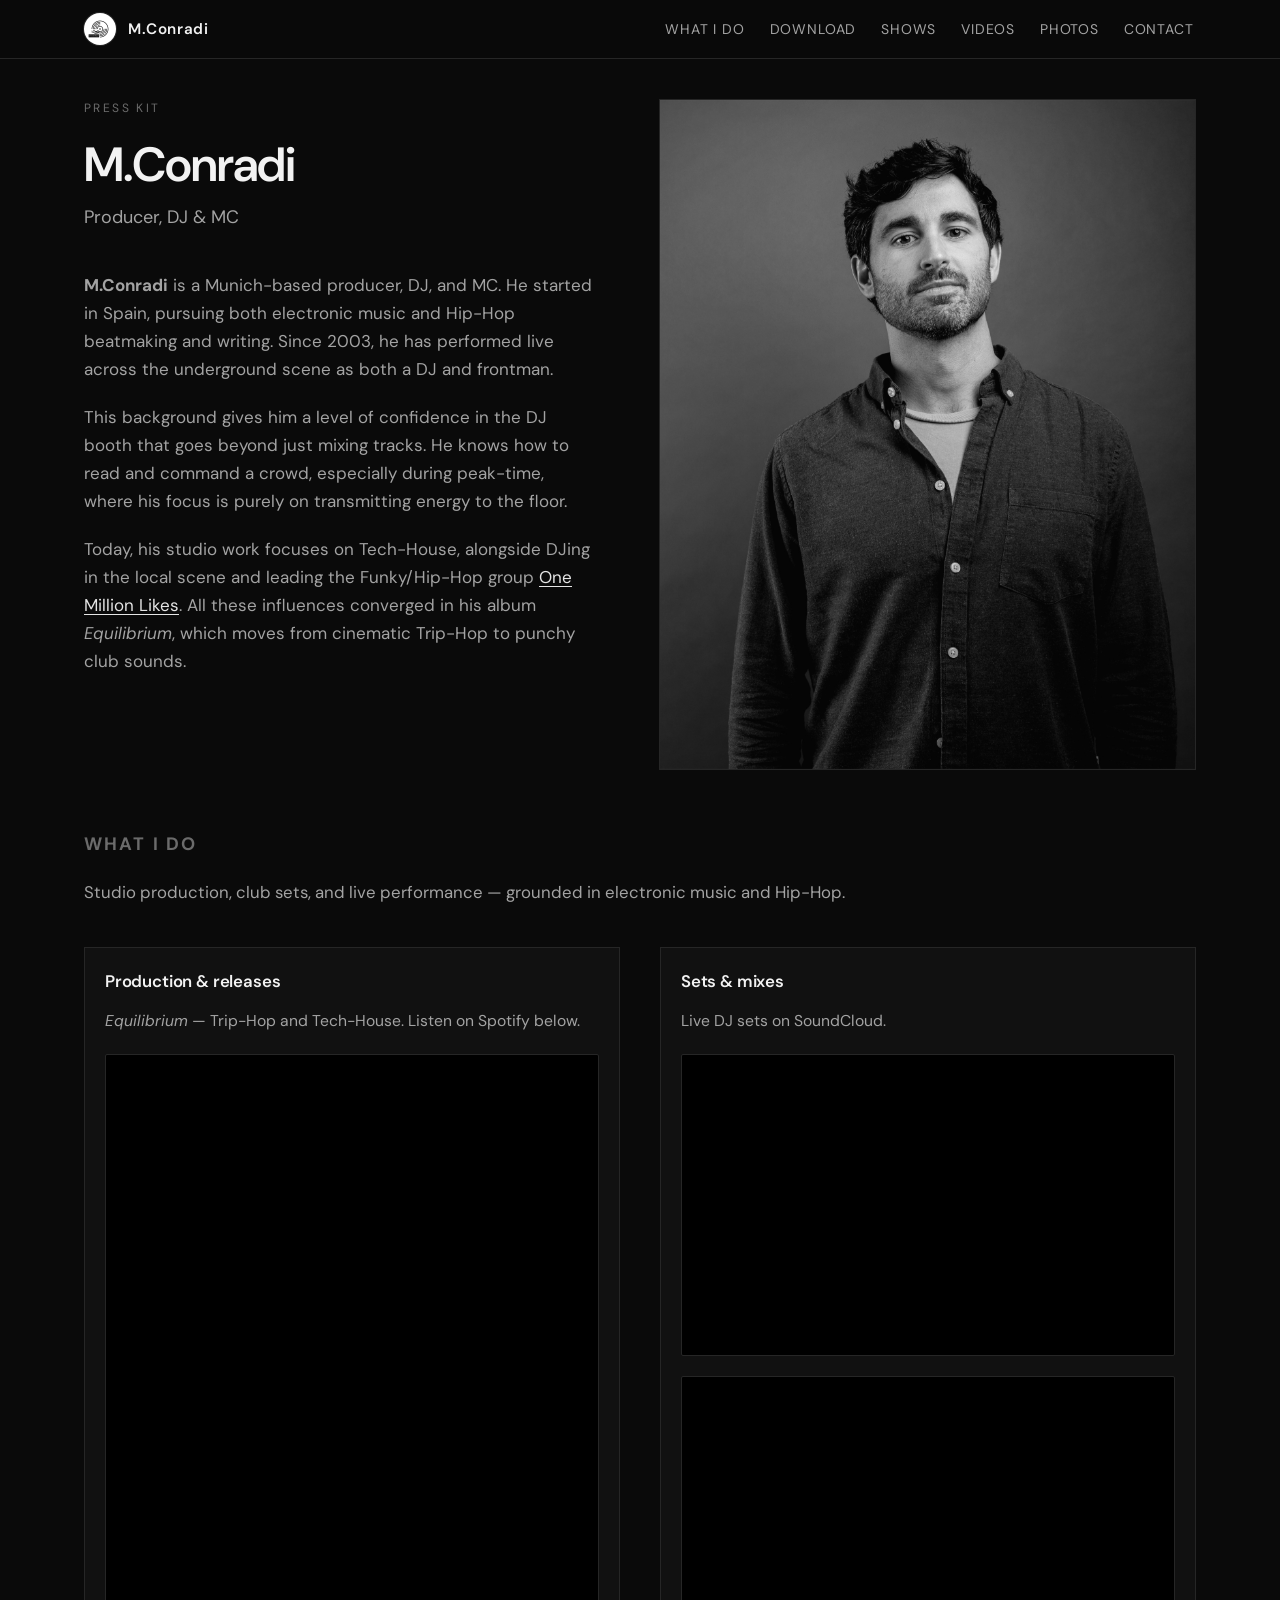
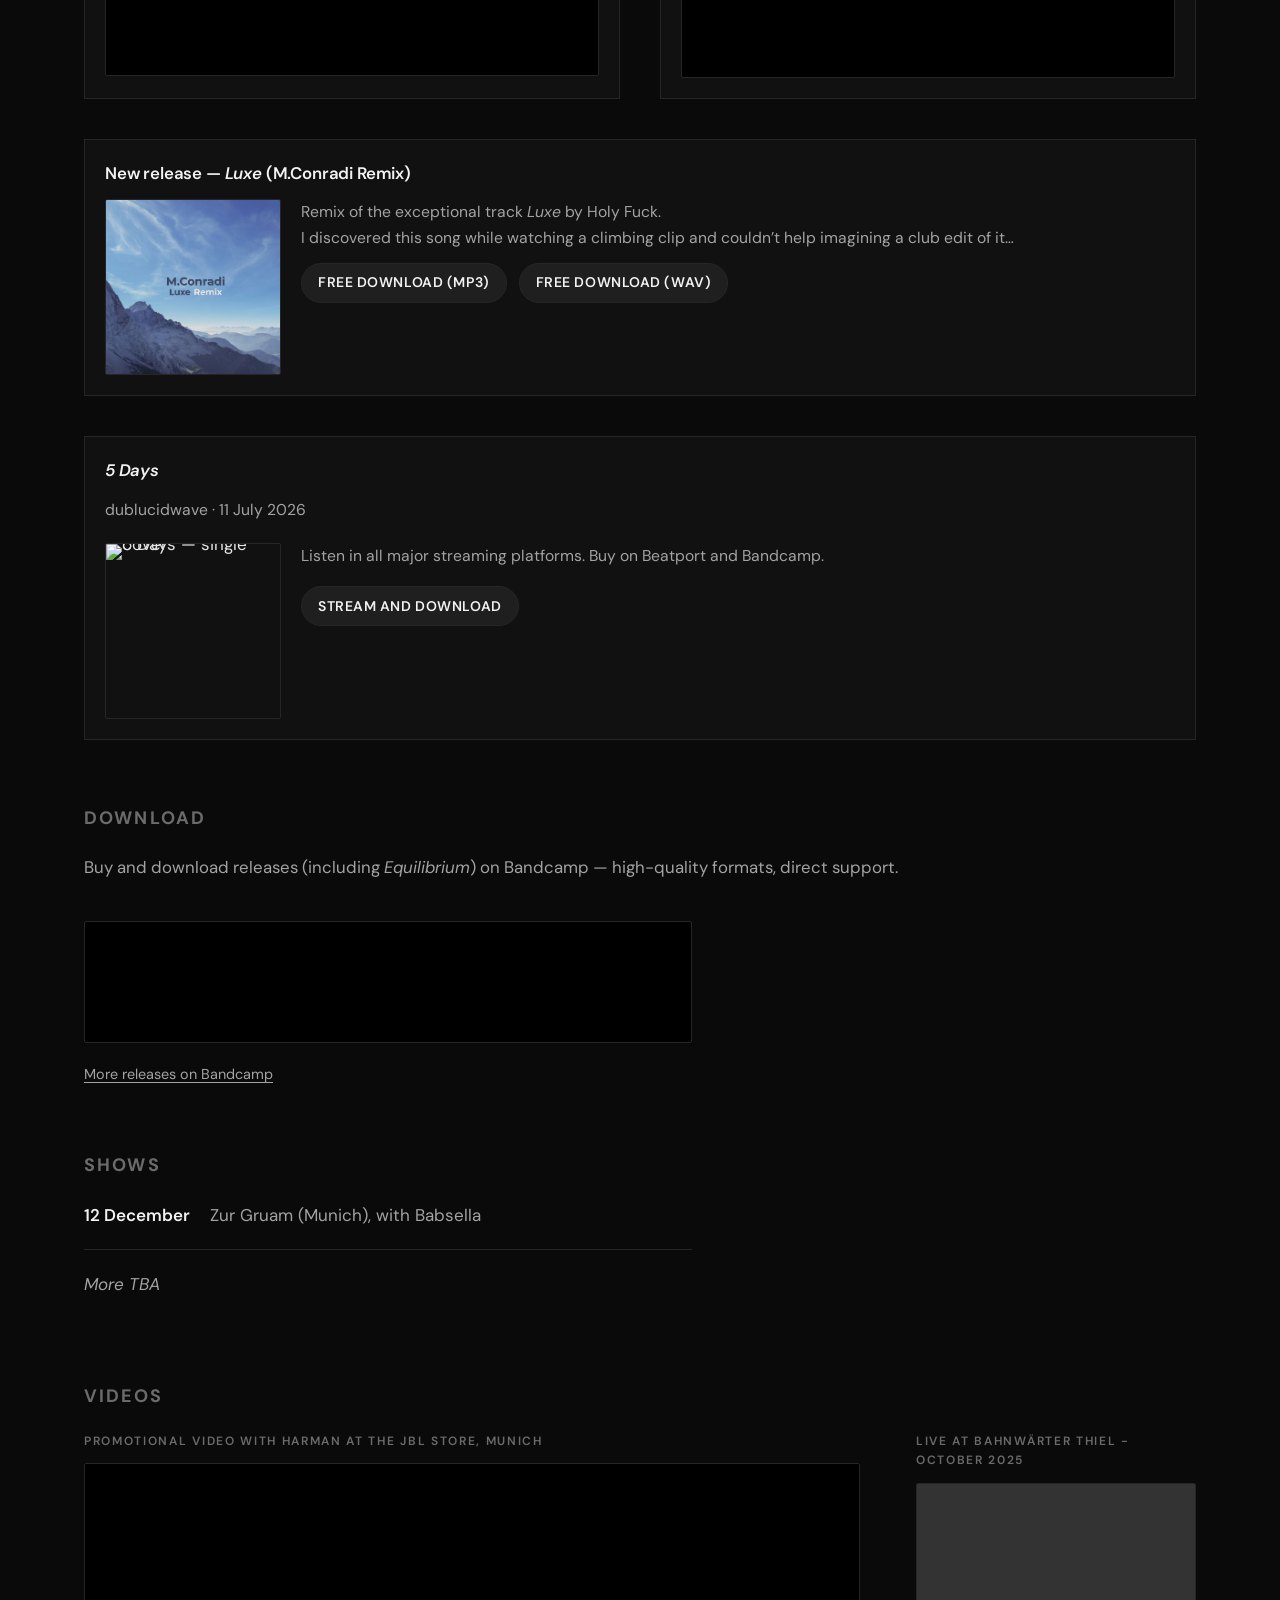
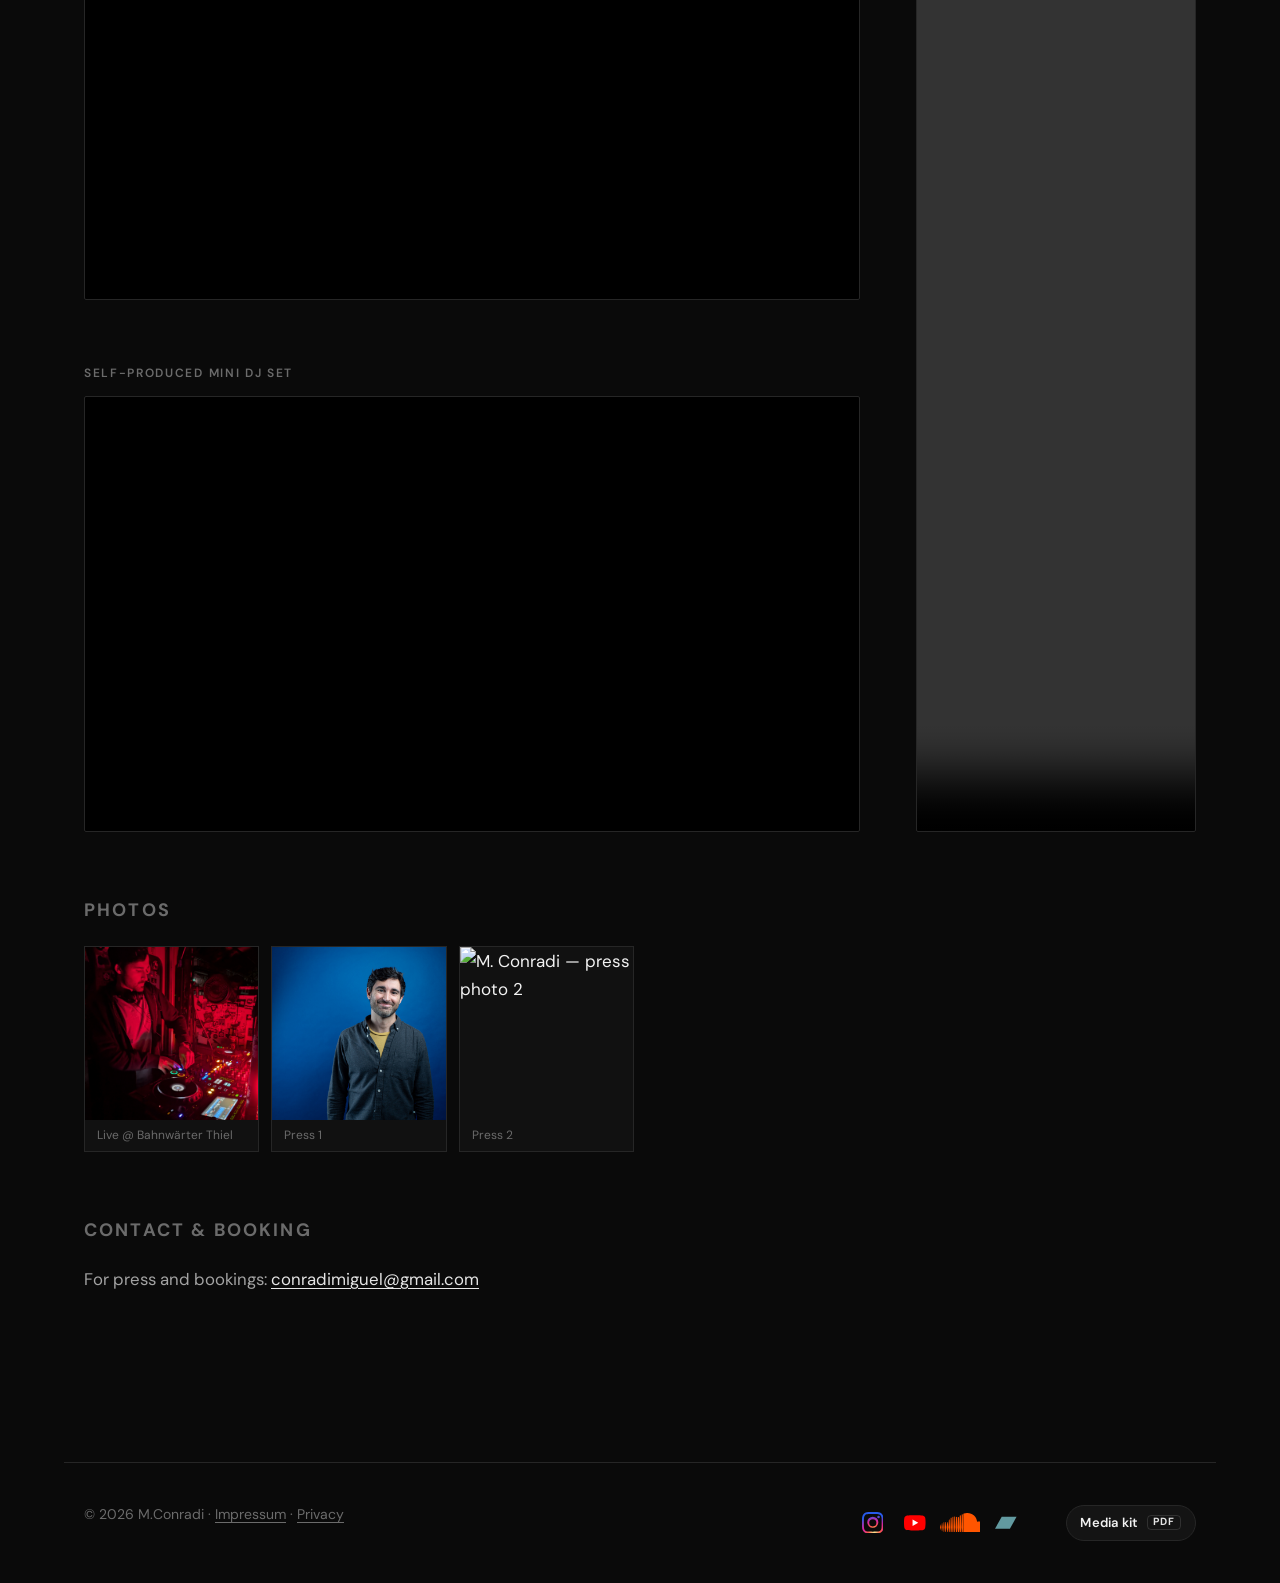
==== index.html @ 1500faad "Update hero photo, media kit, and upcoming shows listing. Co-authored-by: Cursor <cursoragent@cursor" ====
<!DOCTYPE html>
<html lang="en">
<head>
  <meta charset="utf-8">
  <meta name="viewport" content="width=device-width, initial-scale=1, viewport-fit=cover">
  <!-- Helps YouTube embeds receive a usable referrer (avoids some Error 153 cases) -->
  <meta name="referrer" content="strict-origin-when-cross-origin">
  <title>M.Conradi — Producer, DJ &amp; MC</title>
  <meta name="description" content="M.Conradi: Munich-based producer, DJ, and MC. Tech-House, live energy, and the album Equilibrium.">
  <link rel="canonical" href="https://mconradi.com/">
  <!-- Open Graph / WhatsApp, Facebook, LinkedIn, etc. -->
  <meta property="og:type" content="website">
  <meta property="og:url" content="https://mconradi.com/">
  <meta property="og:title" content="M.Conradi — Producer, DJ &amp; MC">
  <meta property="og:description" content="M.Conradi: Munich-based producer, DJ, and MC. Tech-House, live energy, and the album Equilibrium.">
  <meta property="og:image" content="https://mconradi.com/images/MC210226_2_ful-2-2_1200x630.jpg">
  <meta property="og:image:width" content="4449">
  <meta property="og:image:height" content="2336">
  <meta property="og:image:alt" content="M.Conradi — press photo">
  <meta property="og:site_name" content="M.Conradi">
  <meta property="og:locale" content="en_GB">
  <!-- Twitter / X -->
  <meta name="twitter:card" content="summary_large_image">
  <meta name="twitter:title" content="M.Conradi — Producer, DJ &amp; MC">
  <meta name="twitter:description" content="M.Conradi: Munich-based producer, DJ, and MC. Tech-House, live energy, and the album Equilibrium.">
  <meta name="twitter:image" content="https://mconradi.com/images/MC210226_2_ful-2-2_1200x630.jpg">
  <link rel="icon" type="image/png" sizes="32x32" href="images/favicon-32.png">
  <link rel="icon" type="image/png" sizes="16x16" href="images/favicon-16.png">
  <link rel="apple-touch-icon" sizes="180x180" href="images/apple-touch-icon.png">
  <link rel="preconnect" href="https://fonts.googleapis.com">
  <link rel="preconnect" href="https://fonts.gstatic.com" crossorigin>
  <link href="https://fonts.googleapis.com/css2?family=DM+Sans:ital,opsz,wght@0,9..40,400;0,9..40,500;0,9..40,600;1,9..40,400&display=swap" rel="stylesheet">
  <link rel="stylesheet" href="css/styles.css">
</head>
<body>
  <a class="skip-link" href="#main">Skip to content</a>

  <header class="site-header">
    <div class="site-header__inner">
      <a class="brand" href="#top">
        <img class="brand__mark" src="images/logo-header.jpg" width="32" height="32" alt="">
        <span>M.Conradi</span>
      </a>
      <nav class="nav" aria-label="Page sections">
        <a href="#what-i-do">What I do</a>
        <a href="#download">Download</a>
        <a href="#shows">Shows</a>
        <a href="#videos">Videos</a>
        <a href="#photos">Photos</a>
        <a href="#contact">Contact</a>
      </nav>
    </div>
  </header>

  <main id="main">
    <div id="top"></div>

    <section class="hero hero--desktop" aria-labelledby="hero-heading">
      <div class="hero__intro">
        <p class="hero__eyebrow">Press kit</p>
        <h1 id="hero-heading">M.Conradi</h1>
        <p class="hero__tagline">Producer, DJ &amp; MC</p>
        <div class="hero__bio">
          <p>
            <strong>M.Conradi</strong> is a Munich-based producer, DJ, and MC. He started in Spain, pursuing both electronic music and Hip-Hop beatmaking and writing. Since 2003, he has performed live across the underground scene as both a DJ and frontman.
          </p>
          <p>
            This background gives him a level of confidence in the DJ booth that goes beyond just mixing tracks. He knows how to read and command a crowd, especially during peak-time, where his focus is purely on transmitting energy to the floor.
          </p>
          <p>
            Today, his studio work focuses on Tech-House, alongside DJing in the local scene and leading the Funky/Hip-Hop group <a href="https://onemillionlikes.band/" target="_blank" rel="noopener noreferrer">One Million Likes</a>. All these influences converged in his album <em>Equilibrium</em>, which moves from cinematic Trip-Hop to punchy club sounds.
          </p>
        </div>
      </div>
      <figure class="hero__figure">
        <img src="images/hero.png" width="2000" height="2499" alt="M.Conradi — press photo" fetchpriority="high" decoding="async">
      </figure>
    </section>

    <section class="hero hero--mobile" aria-labelledby="hero-heading-mobile">
      <div class="hero__intro">
        <p class="hero__eyebrow">Press kit</p>
        <h1 id="hero-heading-mobile">M.Conradi</h1>
        <p class="hero__tagline">Producer, DJ &amp; MC</p>
        <div class="hero__bio hero__bio--lead">
          <p>
            <strong>M.Conradi</strong> is a Munich-based producer, DJ, and MC. He started in Spain, pursuing both electronic music and Hip-Hop beatmaking and writing. Since 2003, he has performed live across the underground scene as both a DJ and frontman.
          </p>
          <p>
            This background gives him a level of confidence in the DJ booth that goes beyond just mixing tracks. He knows how to read and command a crowd, especially during peak-time, where his focus is purely on transmitting energy to the floor.
          </p>
        </div>
      </div>
      <figure class="hero__figure">
        <img src="images/hero.png" width="2000" height="2499" alt="M.Conradi — press photo" loading="lazy" decoding="async">
      </figure>
      <div class="hero__intro hero__intro--after">
        <div class="hero__bio hero__bio--tail">
          <p>
            Today, his studio work focuses on Tech-House, alongside DJing in the local scene and leading the Funky/Hip-Hop group <a href="https://onemillionlikes.band/" target="_blank" rel="noopener noreferrer">One Million Likes</a>. All these influences converged in his album <em>Equilibrium</em>, which moves from cinematic Trip-Hop to punchy club sounds.
          </p>
        </div>
      </div>
    </section>

    <section id="what-i-do" class="section">
      <h2 class="section__title">What I do</h2>
      <p class="section__lead">Studio production, club sets, and live performance — grounded in electronic music and Hip-Hop.</p>
      <div class="grid-2">
        <article class="card">
          <h3>Production &amp; releases</h3>
          <p><em>Equilibrium</em> — Trip-Hop and Tech-House. Listen on Spotify below.</p>
          <div class="embed embed--spotify">
            <iframe
              title="Spotify: Equilibrium by M.Conradi"
              style="border-radius:12px"
              src="https://open.spotify.com/embed/album/5pM2gWDPKLR2e9yVnW99hD?utm_source=generator&amp;theme=0"
              width="100%"
              loading="lazy"
              allow="autoplay; clipboard-write; encrypted-media; fullscreen; picture-in-picture"
              allowfullscreen></iframe>
          </div>
        </article>
        <article class="card">
          <h3>Sets &amp; mixes</h3>
          <p>Live DJ sets on SoundCloud.</p>
          <div class="embed embed--soundcloud">
            <iframe
              title="SoundCloud: Live at Bahnwärter Thiel — 9 Oct 2025"
              loading="lazy"
              src="https://w.soundcloud.com/player/?url=https%3A%2F%2Fsoundcloud.com%2Fmconradi%2Flive-bahnwarter-thiel-09102025&amp;hide_related=true&amp;show_comments=false&amp;show_user=true&amp;show_reposts=false&amp;show_teaser=false&amp;visual=true&amp;color=%23a3a3a3"></iframe>
          </div>
          <div class="embed embed--soundcloud">
            <iframe
              title="SoundCloud: Turntable Tennis — April 2025"
              loading="lazy"
              src="https://w.soundcloud.com/player/?url=https%3A%2F%2Fsoundcloud.com%2Fmconradi%2Fmconradi-turntabletennis-april-2025&amp;hide_related=true&amp;show_comments=false&amp;show_user=true&amp;show_reposts=false&amp;show_teaser=false&amp;visual=true&amp;color=%23a3a3a3"></iframe>
          </div>
        </article>
      </div>
      <article class="card release-spotlight" id="luxe-remix" aria-labelledby="luxe-remix-heading">
        <h3 id="luxe-remix-heading">New release — <em>Luxe</em> (M.Conradi Remix)</h3>
        <div class="release-spotlight__body">
          <a
            class="release-spotlight__cover"
            href="https://soundcloud.com/mconradi/luxe-remix/s-zT4SItd4qkM"
            target="_blank"
            rel="noopener noreferrer">
            <img
              src="images/M.Conradi%20-%20Luxe%20Remix.png"
              width="700"
              height="700"
              loading="lazy"
              decoding="async"
              alt="Luxe (M.Conradi Remix) — cover">
          </a>
          <div class="release-spotlight__copy">
            <p>
              Remix of the exceptional track <em>Luxe</em> by Holy Fuck.<br>
              I discovered this song while watching a climbing clip and couldn’t help imagining a club edit of it…
            </p>
            <p class="release-spotlight__actions">
              <a
                class="release-spotlight__cta"
                href="audio/M.Conradi%2C%20HolyFuck%20-%20Luxe%20(M.Conradi%20Remix)%20%5BOGM_MV3%5D.mp3"
                download="M.Conradi, HolyFuck - Luxe (M.Conradi Remix) [OGM_MV3].mp3">Free download (MP3)</a>
              <a
                class="release-spotlight__cta"
                href="audio/M.Conradi%2C%20HolyFuck%20-%20Luxe%20(M.Conradi%20Remix)%20%5BOGM_MV3%5D.wav"
                download="M.Conradi, HolyFuck - Luxe (M.Conradi Remix) [OGM_MV3].wav">Free download (WAV)</a>
            </p>
            <div class="embed embed--soundcloud-mini">
              <iframe
                title="SoundCloud: Luxe (M.Conradi Remix)"
                width="100%"
                height="20"
                scrolling="no"
                frameborder="no"
                allow="autoplay; encrypted-media"
                loading="lazy"
                src="https://w.soundcloud.com/player/?url=https%3A//api.soundcloud.com/tracks/soundcloud%3Atracks%3A2417132796%3Fsecret_token%3Ds-zT4SItd4qkM&amp;color=%239cbcdc&amp;inverse=false&amp;auto_play=false&amp;show_user=true"></iframe>
            </div>
          </div>
        </div>
      </article>
      <article class="card release-spotlight" id="five-days" aria-labelledby="five-days-heading">
        <h3 id="five-days-heading"><em>5 Days</em></h3>
        <p class="release-spotlight__meta">
          <a href="https://protonradio.com/labels/4540/dublucidwave" target="_blank" rel="noopener noreferrer">dublucidwave</a>
          · <time datetime="2026-07-11">11 July 2026</time>
        </p>
        <div class="release-spotlight__body">
          <a class="release-spotlight__cover" href="https://go.protonradio.com/r/rlLjWg2j1SEhw" target="_blank" rel="noopener noreferrer">
            <img
              src="https://proton-covers.storage.googleapis.com/700/4189387_294471_700.jpg"
              width="700"
              height="700"
              loading="lazy"
              decoding="async"
              alt="5 Days — single cover">
          </a>
          <div class="release-spotlight__copy">
            <p>
              Listen in all major streaming platforms. Buy on Beatport and Bandcamp.
            </p>
            <p>
              <a class="release-spotlight__cta" href="https://go.protonradio.com/r/rlLjWg2j1SEhw" target="_blank" rel="noopener noreferrer">Stream and download</a>
            </p>
            <div class="embed embed--soundcloud-mini">
              <iframe
                title="SoundCloud: M.Conradi - 5 Days [dublucidwave]"
                width="100%"
                height="20"
                scrolling="no"
                frameborder="no"
                allow="autoplay; encrypted-media"
                loading="lazy"
                src="https://w.soundcloud.com/player/?url=https%3A//api.soundcloud.com/tracks/soundcloud%253Atracks%253A2365362821&amp;color=%239cbcdc&amp;inverse=false&amp;auto_play=false&amp;show_user=true"></iframe>
            </div>
          </div>
        </div>
      </article>
    </section>

    <section id="download" class="section">
      <h2 class="section__title">Download</h2>
      <p class="section__lead">Buy and download releases (including <em>Equilibrium</em>) on Bandcamp — high-quality formats, direct support.</p>
      <div class="embed embed--bandcamp">
        <iframe
          title="Bandcamp: Equilibrium by M.Conradi"
          style="border: 0; width: 100%; height: 120px;"
          src="https://bandcamp.com/EmbeddedPlayer/album=1509512668/size=large/bgcol=333333/linkcol=0f91ff/tracklist=false/artwork=small/transparent=true/"
          loading="lazy"
          seamless><a href="https://mconradi.bandcamp.com/album/equilibrium">Equilibrium by M.Conradi</a></iframe>
      </div>
      <p class="section-sub">
        <a href="https://mconradi.bandcamp.com/" rel="noopener noreferrer" target="_blank">More releases on Bandcamp</a>
      </p>
    </section>

    <section id="shows" class="section" aria-labelledby="shows-heading">
      <h2 class="section__title" id="shows-heading">Shows</h2>
      <ul class="show-list">
        <li class="show-list__item">
          <time class="show-list__date" datetime="2026-12-12">12 December</time>
          <span class="show-list__detail">Zur Gruam (Munich), with Babsella</span>
        </li>
        <li class="show-list__item show-list__item--tba">
          <span class="show-list__detail">More TBA</span>
        </li>
      </ul>
    </section>

    <section id="videos" class="section">
      <h2 class="section__title">Videos</h2>
      <div class="video-grid">
        <div class="video-grid__youtube-stack">
          <figure class="video-item">
            <figcaption class="video-item__caption">Promotional Video with Harman at the JBL Store, Munich</figcaption>
            <div class="embed embed--16x9">
              <iframe
                class="youtube-embed"
                data-youtube-id="SajjRGECV60"
                title="YouTube: Promotional Video with Harman at the JBL Store, Munich"
                src="about:blank"
                referrerpolicy="strict-origin-when-cross-origin"
                allow="accelerometer; autoplay; clipboard-write; encrypted-media; gyroscope; picture-in-picture; web-share"
                allowfullscreen></iframe>
            </div>
          </figure>
          <figure class="video-item">
            <figcaption class="video-item__caption">Self-Produced Mini DJ Set</figcaption>
            <div class="embed embed--16x9">
              <iframe
                class="youtube-embed"
                data-youtube-id="9IIjBFbnXmo"
                title="YouTube: Self-Produced Mini DJ Set"
                src="about:blank"
                referrerpolicy="strict-origin-when-cross-origin"
                allow="accelerometer; autoplay; clipboard-write; encrypted-media; gyroscope; picture-in-picture; web-share"
                allowfullscreen></iframe>
            </div>
          </figure>
        </div>
        <figure class="video-item">
          <figcaption class="video-item__caption">Live at Bahnwärter Thiel - October 2025</figcaption>
          <div class="video-panel video-panel--portrait">
            <video controls playsinline preload="metadata" title="Live at Bahnwärter Thiel - October 2025">
              <source src="images/PXL_20251009_223416857.TS.mp4" type="video/mp4">
            </video>
          </div>
        </figure>
      </div>
    </section>

    <section id="photos" class="section">
      <h2 class="section__title">Photos</h2>
      <div class="gallery">
        <!--figure>
          <img src="images/MC210226__ful-4.jpg" width="800" height="800" alt="M. Conradi — press photo">
          <figcaption>Studio</figcaption>
        </figure-->
        <figure>
          <img src="images/PXL_20251009_210457825.jpg" width="800" height="800" alt="M. Conradi — live @ Bahnwärter Thiel">
          <figcaption>Live @ Bahnwärter Thiel</figcaption>
        </figure>
        <figure>
          <img src="images/MC210226_3.jpg" width="800" height="800" alt="M. Conradi — press photo 1" loading="lazy" decoding="async">
          <figcaption>Press 1</figcaption>
        </figure>
        <figure>
          <img src="images/MC210226__ful-4.jpg" width="800" height="800" alt="M. Conradi — press photo 2" loading="lazy" decoding="async">
          <figcaption>Press 2</figcaption>
        </figure>
      </div>
    </section>

    <section id="contact" class="section">
      <h2 class="section__title">Contact &amp; booking</h2>
      <p class="section__lead">
        <!-- Replace with your public email or a form link -->
        For press and bookings: <a href="mailto:conradimiguel@gmail.com">conradimiguel@gmail.com</a>
      </p>
    </section>
  </main>

  <footer class="site-footer">
    <div class="site-footer__inner">
      <p class="site-footer__meta">© <span id="y"></span> M.Conradi · <a href="impressum.html">Impressum</a> · <a href="privacy.html">Privacy</a></p>
      <div class="site-footer__right">
        <nav class="social" aria-label="Social links">
          <a class="social-link" href="https://www.instagram.com/miguelconradi/" target="_blank" rel="noopener noreferrer" title="Instagram">
            <span class="sr-only">Instagram (@miguelconradi)</span>
                        <svg class="social-icon" xmlns="http://www.w3.org/2000/svg" viewBox="0 0 24 24" aria-hidden="true" focusable="false">
              <defs>
                <radialGradient id="footerIgGrad" cx="12" cy="22" r="19" gradientUnits="userSpaceOnUse" gradientTransform="rotate(-9 12 12)">
                  <stop offset="0%" stop-color="#fdf497"/>
                  <stop offset="35%" stop-color="#fd5949"/>
                  <stop offset="65%" stop-color="#d6249f"/>
                  <stop offset="100%" stop-color="#285aeb"/>
                </radialGradient>
              </defs>
              <path fill="url(#footerIgGrad)" d="M12 0C8.74 0 8.333.015 7.053.072 5.775.132 4.905.333 4.14.63c-.789.306-1.459.717-2.126 1.384S.935 3.35.63 4.14C.333 4.905.131 5.775.072 7.053.012 8.333 0 8.74 0 12s.015 3.667.072 4.947c.06 1.277.261 2.148.558 2.913.306.788.717 1.459 1.384 2.126.667.666 1.336 1.079 2.126 1.384.766.296 1.636.499 2.913.558C8.333 23.988 8.74 24 12 24s3.667-.015 4.947-.072c1.277-.06 2.148-.262 2.913-.558.788-.306 1.459-.718 2.126-1.384.666-.667 1.079-1.335 1.384-2.126.296-.765.499-1.636.558-2.913.06-1.28.072-1.687.072-4.947s-.015-3.667-.072-4.947c-.06-1.277-.262-2.149-.558-2.913-.306-.789-.718-1.459-1.384-2.126C21.319 1.347 20.651.935 19.86.63c-.765-.297-1.636-.499-2.913-.558C15.667.012 15.26 0 12 0zm0 2.163c3.204 0 3.584.012 4.85.07 1.17.048 1.805.249 2.227.415.562.217.96.477 1.382.896.419.42.679.819.896 1.381.164.422.364 1.057.413 2.227.057 1.266.07 1.646.07 4.85s-.015 3.584-.074 4.85c-.061 1.17-.256 1.805-.421 2.227-.224.562-.479.96-.899 1.382-.419.419-.824.679-1.38.896-.42.164-1.065.362-2.235.413-1.274.056-1.649.07-4.859.07-3.211 0-3.586-.015-4.859-.07-1.171-.05-1.816-.256-2.236-.421-.569-.224-.96-.479-1.379-.899-.421-.419-.69-.824-.9-1.38-.165-.42-.359-1.065-.42-2.235-.045-1.26-.061-1.649-.061-4.844 0-3.196.016-3.586.061-4.861.061-1.17.255-1.811.421-2.234.21-.57.479-.96.9-1.381.419-.419.81-.689 1.379-.898.42-.166 1.051-.361 2.221-.421 1.275-.045 1.65-.07 4.859-.07zm0 3.078a6.162 6.162 0 1 0 0 12.324 6.162 6.162 0 0 0 0-12.324zM12 16a4 4 0 1 1 0-8 4 4 0 0 1 0 8zm6.406-11.845a1.44 1.44 0 1 0 0 2.881 1.44 1.44 0 0 0 0-2.881z"/>
            </svg>
          </a>
          <a class="social-link" href="https://www.youtube.com/@m.conradi" target="_blank" rel="noopener noreferrer" title="YouTube">
            <span class="sr-only">YouTube (@m.conradi)</span>
            <svg class="social-icon" xmlns="http://www.w3.org/2000/svg" viewBox="0 0 24 24" aria-hidden="true" focusable="false">
              <path fill="#FF0000" d="M23.498 6.186a3.016 3.016 0 0 0-2.122-2.136C19.505 3.545 12 3.545 12 3.545s-7.505 0-9.377.505A3.017 3.017 0 0 0 .502 6.186C0 8.07 0 12 0 12s0 3.93.502 5.814a3.016 3.016 0 0 0 2.122 2.136c1.871.505 9.376.505 9.376.505s7.505 0 9.377-.505a3.015 3.015 0 0 0 2.122-2.136C24 15.93 24 12 24 12s0-3.93-.502-5.814z"/>
              <path fill="#fff" d="M9.545 15.568V8.432L15.818 12l-6.273 3.568z"/>
            </svg>
          </a>
          <a class="social-link social-link--soundcloud" href="https://soundcloud.com/mconradi" target="_blank" rel="noopener noreferrer" title="SoundCloud">
            <span class="sr-only">SoundCloud (mconradi)</span>
            <svg class="social-icon social-icon--soundcloud" xmlns="http://www.w3.org/2000/svg" viewBox="0 0 29 14.2" aria-hidden="true" focusable="false">
              <path fill="#ff5500" d="M0.2,8.5L0,10.3l0.2,1.8c0,0.1,0.1,0.1,0.1,0.1c0.1,0,0.1-0.1,0.1-0.1l0.3-1.8L0.4,8.5 c0-0.1-0.1-0.1-0.1-0.1S0.2,8.4,0.2,8.5 M1.4,7.4l-0.3,2.9l0.3,2.9c0,0.1,0.1,0.1,0.1,0.1c0.1,0,0.1-0.1,0.1-0.1L2,10.3L1.6,7.4 c0-0.1-0.1-0.1-0.1-0.1c0,0,0,0,0,0C1.5,7.3,1.4,7.4,1.4,7.4 M5.2,7L5,10.3l0.2,3.5c0,0.1,0.1,0.2,0.2,0.2s0.2-0.1,0.2-0.2L6,10.3 L5.7,7c0-0.1-0.1-0.2-0.2-0.2C5.3,6.8,5.2,6.9,5.2,7 M2.7,6.8l-0.3,3.5l0.3,3.3c0,0.1,0.1,0.2,0.2,0.2c0,0,0.1-0.1,0.1-0.2 l0.3-3.3L3,6.8c0-0.1-0.1-0.2-0.2-0.2C2.8,6.7,2.7,6.7,2.7,6.8 M3.9,6.7l-0.3,3.6l0.3,3.4c0,0.1,0.1,0.2,0.2,0.2s0.2-0.1,0.2-0.2 l0.3-3.4L4.3,6.7c0-0.1-0.1-0.2-0.2-0.2S4,6.6,3.9,6.7 M6.5,4.9l-0.3,5.4l0.3,3.5c0,0.1,0.1,0.2,0.2,0.2C6.9,14,7,13.9,7,13.8 l0.3-3.5L7,4.9c0-0.1-0.1-0.2-0.2-0.2C6.6,4.7,6.5,4.8,6.5,4.9 M7.8,3.7l-0.2,6.6l0.2,3.5c0,0.2,0.1,0.3,0.3,0.3 c0.1,0,0.3-0.1,0.3-0.3l0.3-3.5L8.4,3.7c0-0.2-0.1-0.3-0.3-0.3C7.9,3.4,7.8,3.5,7.8,3.7 M13.1,3.4l-0.2,6.9l0.2,3.3c0,0.2,0.2,0.4,0.4,0.4 s0.4-0.2,0.4-0.4l0.2-3.3l-0.2-7c0-0.2-0.2-0.4-0.4-0.4C13.2,3,13.1,3.1,13.1,3.4 M9.1,3.1l-0.2,7.2l0.2,3.4 c0,0.2,0.1,0.3,0.3,0.3c0.2,0,0.3-0.1,0.3-0.3l0.2-3.4L9.7,3.1c0-0.2-0.1-0.3-0.3-0.3C9.2,2.8,9.1,3,9.1,3.1 M11.7,3.1l-0.2,7.2 l0.2,3.4c0,0.2,0.2,0.4,0.4,0.4c0.2,0,0.4-0.2,0.4-0.4l0.2-3.4l-0.2-7.2c0-0.2-0.2-0.4-0.4-0.4C11.9,2.7,11.7,2.9,11.7,3.1 M10.4,2.9l-0.2,7.4l0.2,3.4c0,0.2,0.1,0.3,0.3,0.3s0.3-0.1,0.3-0.3l0.2-3.4L11,2.9c0-0.2-0.2-0.3-0.3-0.3 C10.6,2.6,10.4,2.7,10.4,2.9 M14.4,2l-0.2,8.3l0.2,3.3c0,0.2,0.2,0.4,0.4,0.4s0.4-0.2,0.4-0.4l0.2-3.3L15.2,2 c0-0.2-0.2-0.4-0.4-0.4S14.4,1.8,14.4,2 M15.8,1.3l-0.2,9l0.2,3.3c0,0.2,0.2,0.4,0.4,0.4c0.2,0,0.4-0.2,0.4-0.4l0.2-3.3l-0.2-9 c0-0.2-0.2-0.4-0.4-0.4c0,0-0.1,0-0.1,0C15.9,0.9,15.8,1.1,15.8,1.3 M17.4,0.4C17.1,0.5,17,0.6,17,0.9v12.7c0,0.2,0.2,0.4,0.4,0.5 h11.1c2.2,0,4-1.8,4-4c0-2.2-1.8-4-4-4c-0.5,0-1.1,0.1-1.5,0.3C26.7,2.8,23.7,0,20,0c-0.2,0-0.3,0-0.5,0C18.8,0,18.1,0.2,17.4,0.4"/>
            </svg>
          </a>
          <a class="social-link" href="https://mconradi.bandcamp.com/" target="_blank" rel="noopener noreferrer" title="Bandcamp">
            <span class="sr-only">Bandcamp (mconradi.bandcamp.com)</span>
            <svg class="social-icon" xmlns="http://www.w3.org/2000/svg" viewBox="0 0 24 24" aria-hidden="true" focusable="false">
              <path fill="#629aa0" d="M0 18.75 7.437 5.25H24l-7.437 13.5H0z"/>
            </svg>
          </a>
        </nav>
        <a class="site-footer__media-kit" href="images/M.Conradi_Media_Kit.pdf" target="_blank" rel="noopener noreferrer">
          <span class="site-footer__media-kit-label">Media kit</span>
          <span class="site-footer__media-kit-badge" aria-hidden="true">PDF</span>
        </a>
      </div>
    </div>
  </footer>

  <script>
    document.getElementById("y").textContent = new Date().getFullYear();
    document.querySelectorAll("iframe.youtube-embed").forEach(function (el) {
      var id = el.getAttribute("data-youtube-id");
      if (!id) return;
      if (location.protocol === "file:" || !location.origin || location.origin === "null") {
        el.src = "https://www.youtube.com/embed/" + id;
        return;
      }
      el.src =
        "https://www.youtube.com/embed/" +
        id +
        "?enablejsapi=1&origin=" +
        encodeURIComponent(location.origin);
    });
  </script>
</body>
</html>
---- css/styles.css ----
/* M. Conradi — single-page press kit. Edit index.html for content. */

:root {
  --bg: #0a0a0a;
  --bg-elevated: #111111;
  --text: #f2f2f2;
  --text-muted: #a3a3a3;
  --text-faint: #6b6b6b;
  --border: #262626;
  --accent: #e5e5e5;
  --max-read: 38rem;
  --max-wide: 72rem;
  --space-xs: 0.35rem;
  --space-sm: 0.75rem;
  --space-md: 1.25rem;
  --space-lg: 2.5rem;
  --space-xl: 4rem;
  --font: "DM Sans", system-ui, -apple-system, "Segoe UI", Roboto, sans-serif;
  /* Match Spotify column height to two SoundCloud players + gap (see .embed--spotify) */
  --embed-soundcloud-height: 300px;
  --header-offset: 4rem;
}

*,
*::before,
*::after {
  box-sizing: border-box;
}

html {
  scroll-behavior: smooth;
  -webkit-text-size-adjust: 100%;
  text-size-adjust: 100%;
}

@media (prefers-reduced-motion: reduce) {
  html {
    scroll-behavior: auto;
  }
}

body {
  margin: 0;
  font-family: var(--font);
  font-size: 1.0625rem;
  line-height: 1.65;
  color: var(--text);
  background: var(--bg);
  -webkit-font-smoothing: antialiased;
  overflow-x: clip;
}

img {
  max-width: 100%;
  height: auto;
  vertical-align: middle;
}

a {
  color: var(--accent);
  text-decoration-thickness: 1px;
  text-underline-offset: 0.2em;
}

a:hover {
  color: #fff;
}

.skip-link {
  position: absolute;
  left: -9999px;
  z-index: 999;
  padding: var(--space-sm) var(--space-md);
  background: #fff;
  color: #000;
}

.skip-link:focus {
  left: var(--space-md);
  top: var(--space-md);
}

.sr-only {
  position: absolute;
  width: 1px;
  height: 1px;
  padding: 0;
  margin: -1px;
  overflow: hidden;
  clip: rect(0, 0, 0, 0);
  white-space: nowrap;
  border: 0;
}

.site-header {
  position: sticky;
  top: 0;
  z-index: 10;
  border-bottom: 1px solid var(--border);
  background: rgba(10, 10, 10, 0.92);
  backdrop-filter: blur(8px);
}

.site-header__inner {
  max-width: var(--max-wide);
  margin: 0 auto;
  padding: var(--space-sm) max(var(--space-md), env(safe-area-inset-right, 0))
    var(--space-sm) max(var(--space-md), env(safe-area-inset-left, 0));
  display: flex;
  align-items: center;
  justify-content: space-between;
  gap: var(--space-md);
  min-width: 0;
}

.brand {
  display: flex;
  align-items: center;
  gap: var(--space-sm);
  color: var(--text);
  text-decoration: none;
  font-weight: 600;
  letter-spacing: 0.04em;
  font-size: 0.95rem;
}

.brand:hover {
  color: #fff;
}

.brand__mark {
  width: 2rem;
  height: 2rem;
  flex-shrink: 0;
  border-radius: 50%;
  object-fit: cover;
  background: #fff;
  box-shadow: 0 0 0 1px var(--border);
}

.nav {
  display: flex;
  flex-wrap: wrap;
  gap: var(--space-sm) var(--space-md);
  justify-content: flex-end;
  min-width: 0;
}

.nav a {
  color: var(--text-muted);
  text-decoration: none;
  font-size: 0.875rem;
  letter-spacing: 0.06em;
  text-transform: uppercase;
  flex-shrink: 0;
  padding: 0.35rem 0.15rem;
  touch-action: manipulation;
}

.nav a:hover {
  color: var(--text);
}

main {
  max-width: var(--max-wide);
  margin: 0 auto;
  padding: 0 max(var(--space-md), env(safe-area-inset-right, 0)) var(--space-xl)
    max(var(--space-md), env(safe-area-inset-left, 0));
  min-width: 0;
}

.hero {
  padding-top: var(--space-lg);
  padding-bottom: var(--space-lg);
  gap: var(--space-lg);
  align-items: start;
}

.hero.hero--desktop {
  display: none;
}

.hero.hero--mobile {
  display: grid;
}

@media (min-width: 900px) {
  .hero.hero--desktop {
    display: grid;
    grid-template-columns: minmax(0, 1fr) minmax(0, 1.05fr);
    gap: var(--space-xl);
    align-items: start;
  }

  .hero.hero--mobile {
    display: none;
  }
}

.hero__intro {
  max-width: var(--max-read);
}

.hero__eyebrow {
  font-size: 0.75rem;
  letter-spacing: 0.2em;
  text-transform: uppercase;
  color: var(--text-faint);
  margin: 0 0 var(--space-md);
}

.hero h1 {
  margin: 0 0 var(--space-sm);
  font-size: clamp(2rem, 5vw, 3rem);
  font-weight: 600;
  line-height: 1.1;
  letter-spacing: -0.02em;
}

.hero__tagline {
  margin: 0 0 var(--space-lg);
  font-size: 1.125rem;
  color: var(--text-muted);
  font-weight: 400;
  line-height: 1.5;
}

.hero__bio p {
  margin: 0 0 var(--space-md);
  color: var(--text-muted);
}

.hero__bio p:last-child {
  margin-bottom: 0;
}

.hero__figure {
  margin: 0;
  border: 1px solid var(--border);
  background: var(--bg-elevated);
  overflow: hidden;
}

.hero__figure img {
  display: block;
  width: 100%;
  aspect-ratio: 4 / 5;
  object-fit: cover;
}

.hero__caption {
  padding: var(--space-sm) var(--space-md);
  font-size: 0.8125rem;
  color: var(--text-faint);
  border-top: 1px solid var(--border);
}

.section {
  padding-top: var(--space-xl);
  scroll-margin-top: var(--header-offset);
}

#what-i-do.section {
  padding-top: var(--space-md);
}

.section__title {
  margin: 0 0 var(--space-md);
  font-size: 1.125rem;
  letter-spacing: 0.12em;
  text-transform: uppercase;
  color: var(--text-faint);
  font-weight: 700;
}

.section__lead {
  margin: 0 0 var(--space-lg);
  max-width: var(--max-read);
  color: var(--text-muted);
  font-size: 1.05rem;
}

.section__lead a {
  overflow-wrap: anywhere;
}

.section-sub {
  margin: var(--space-md) 0 0;
  font-size: 0.9rem;
}

.section-sub a {
  color: var(--text-muted);
  overflow-wrap: anywhere;
}

.section-sub a:hover {
  color: var(--text);
}

.show-list {
  list-style: none;
  margin: 0;
  padding: 0;
  max-width: var(--max-read);
}

.show-list__item {
  display: grid;
  grid-template-columns: minmax(6.5rem, auto) 1fr;
  gap: var(--space-md);
  align-items: baseline;
  padding: var(--space-md) 0;
  border-bottom: 1px solid var(--border);
}

.show-list__item:first-child {
  padding-top: 0;
}

.show-list__item:last-child {
  border-bottom: 0;
}

.show-list__date {
  margin: 0;
  font-weight: 600;
  color: var(--text);
  font-variant-numeric: tabular-nums;
}

.show-list__detail {
  color: var(--text-muted);
}

.show-list__place {
  color: var(--text-muted);
  font-weight: 400;
}

.show-list__item--tba .show-list__detail {
  grid-column: 1 / -1;
  font-style: italic;
}

.grid-2 {
  display: grid;
  gap: var(--space-lg);
}

@media (min-width: 720px) {
  .grid-2 {
    grid-template-columns: repeat(2, minmax(0, 1fr));
  }
}

.card {
  border: 1px solid var(--border);
  background: var(--bg-elevated);
  padding: var(--space-md);
}

.card h3 {
  margin: 0 0 var(--space-sm);
  font-size: 1.05rem;
  font-weight: 600;
  letter-spacing: -0.01em;
}

.card p {
  margin: 0 0 var(--space-md);
  color: var(--text-muted);
  font-size: 0.98rem;
}

.card p:last-child {
  margin-bottom: 0;
}

.release-spotlight {
  margin-top: var(--space-lg);
}

.release-spotlight__meta {
  margin: 0 0 var(--space-md);
  font-size: 0.9rem;
  color: var(--text-faint);
}

.release-spotlight__meta a {
  color: var(--text-muted);
  text-decoration: none;
}

.release-spotlight__meta a:hover {
  color: var(--text);
  text-decoration: underline;
}

.release-spotlight__body {
  display: grid;
  gap: var(--space-md);
  align-items: start;
}

@media (min-width: 560px) {
  .release-spotlight__body {
    grid-template-columns: minmax(0, 11rem) minmax(0, 1fr);
  }
}

.release-spotlight__cover {
  display: block;
  border: 1px solid var(--border);
  overflow: hidden;
  border-radius: 2px;
  line-height: 0;
  text-decoration: none;
}

.release-spotlight__cover:hover {
  border-color: var(--accent);
}

.release-spotlight__cover img {
  display: block;
  width: 100%;
  height: auto;
  aspect-ratio: 1;
  object-fit: cover;
  vertical-align: middle;
}

.release-spotlight__copy p {
  margin: 0 0 var(--space-sm);
  color: var(--text-muted);
  font-size: 0.98rem;
}

.release-spotlight__copy p:last-child {
  margin-bottom: 0;
}

.release-spotlight__actions {
  display: flex;
  flex-wrap: wrap;
  gap: var(--space-sm);
  align-items: center;
}

.release-spotlight__cta {
  display: inline-block;
  margin-top: var(--space-xs);
  padding: 0.45rem 1rem;
  border-radius: 9999px;
  border: 1px solid var(--border);
  background: rgba(255, 255, 255, 0.06);
  color: var(--text);
  font-weight: 600;
  font-size: 0.875rem;
  letter-spacing: 0.04em;
  text-transform: uppercase;
  text-decoration: none;
  transition: border-color 0.15s ease, background 0.15s ease, color 0.15s ease;
}

.release-spotlight__actions .release-spotlight__cta {
  margin-top: 0;
}

.release-spotlight__cta:hover {
  border-color: var(--accent);
  background: rgba(255, 255, 255, 0.1);
  color: #fff;
}

.embed {
  margin-top: var(--space-md);
  border: 1px solid var(--border);
  background: #000;
  overflow: hidden;
  border-radius: 2px;
}

.embed--16x9 {
  position: relative;
  aspect-ratio: 16 / 9;
}

.embed--16x9 iframe {
  position: absolute;
  inset: 0;
  width: 100%;
  height: 100%;
  border: 0;
}

/* Video section: stacked YouTube embeds + portrait MP4 */
.video-grid {
  display: grid;
  gap: var(--space-xl) clamp(2rem, 5vw, 3.5rem);
  margin-top: var(--space-md);
  align-items: stretch;
}

.video-grid__youtube-stack {
  display: flex;
  flex-direction: column;
  gap: var(--space-xl);
  min-width: 0;
}

.video-item {
  margin: 0;
  display: flex;
  flex-direction: column;
  gap: var(--space-sm);
  min-width: 0;
}

.video-item__caption {
  margin: 0;
  font-size: 0.75rem;
  letter-spacing: 0.14em;
  text-transform: uppercase;
  color: var(--text-faint);
  font-weight: 600;
  overflow-wrap: break-word;
  hyphens: auto;
}

.video-item .embed {
  margin-top: 0;
}

.video-panel {
  margin: 0;
  border: 1px solid var(--border);
  background: #000;
  border-radius: 2px;
  overflow: hidden;
}

.video-panel--portrait {
  aspect-ratio: 9 / 16;
  max-height: min(560px, 72vh);
  width: 100%;
  max-width: 320px;
  margin-inline: auto;
}

@media (min-width: 900px) {
  .video-grid {
    grid-template-columns: 1fr min(30vw, 280px);
  }

  .video-panel--portrait {
    margin-inline: 0;
    max-width: none;
    max-height: none;
    height: 100%;
    min-height: 0;
  }
}

.video-panel--portrait video {
  display: block;
  width: 100%;
  height: 100%;
  object-fit: contain;
}

#download .section__title {
  max-width: var(--max-read);
}

@media (min-width: 720px) {
  #what-i-do .section__lead,
  #download .section__lead {
    max-width: none;
  }

  #download .section__title,
  #download .section-sub {
    max-width: none;
  }
}

/* Bandcamp bar is fixed intrinsic width — keep block aligned with .section__lead */
#download .embed--bandcamp {
  max-width: var(--max-read);
}

#download .section-sub {
  max-width: var(--max-read);
}

.embed--bandcamp iframe {
  display: block;
  width: 100%;
  max-width: 100%;
  border: 0;
}

/* SoundCloud artwork player (visual=true) needs more height than the compact bar */
.embed--soundcloud iframe {
  display: block;
  width: 100%;
  height: var(--embed-soundcloud-height);
  border: 0;
}

/* SoundCloud mini player (single-line bar) */
.embed--soundcloud-mini {
  margin-top: var(--space-md);
  border: 0;
  background: transparent;
  overflow: hidden;
  line-height: 0;
}

.embed--soundcloud-mini iframe {
  display: block;
  width: 100%;
  height: 20px;
  border: 0;
}

.embed--spotify iframe {
  display: block;
  width: 100%;
  height: 352px;
  border: 0;
}

/* Side-by-side with two SoundCloud rows: stretch album embed to similar total height */
@media (min-width: 720px) {
  .embed--spotify iframe {
    height: calc(2 * var(--embed-soundcloud-height) + var(--space-md));
  }
}

/* Narrow / single-column layout: taller Spotify embed so more of the track list is visible */
@media (max-width: 719px) {
  .embed--spotify iframe {
    height: min(520px, 72vh);
    height: min(520px, 72dvh);
  }
}

.embed__placeholder {
  padding: var(--space-lg);
  text-align: center;
  color: var(--text-faint);
  font-size: 0.875rem;
  line-height: 1.5;
}

.gallery {
  display: grid;
  grid-template-columns: repeat(auto-fill, minmax(160px, 1fr));
  gap: var(--space-sm);
  margin-top: var(--space-md);
}

.gallery figure {
  margin: 0;
  border: 1px solid var(--border);
  overflow: hidden;
  background: var(--bg-elevated);
}

.gallery img {
  width: 100%;
  aspect-ratio: 1;
  object-fit: cover;
  display: block;
}

.gallery figcaption {
  padding: var(--space-xs) var(--space-sm);
  font-size: 0.75rem;
  color: var(--text-faint);
}

.site-footer {
  margin-top: var(--space-xl);
  padding: var(--space-lg) max(var(--space-md), env(safe-area-inset-right, 0))
    max(var(--space-lg), env(safe-area-inset-bottom, 0)) max(var(--space-md), env(safe-area-inset-left, 0));
  border-top: 1px solid var(--border);
  max-width: var(--max-wide);
  margin-left: auto;
  margin-right: auto;
}

.site-footer__inner {
  display: flex;
  flex-wrap: wrap;
  gap: var(--space-md);
  justify-content: space-between;
  align-items: flex-start;
  color: var(--text-faint);
  font-size: 0.875rem;
}

.site-footer__meta {
  margin: 0;
  max-width: 18rem;
}

.site-footer__right {
  display: flex;
  flex-wrap: wrap;
  align-items: center;
  gap: var(--space-md) var(--space-lg);
  justify-content: flex-end;
}

.site-footer .social {
  display: flex;
  flex-wrap: wrap;
  align-items: center;
  gap: 0.15rem;
  justify-content: flex-end;
}

.site-footer .social-link {
  display: inline-flex;
  align-items: center;
  justify-content: center;
  width: 2.5rem;
  height: 2.5rem;
  color: var(--text-muted);
  text-decoration: none;
  text-decoration-thickness: 0;
  border-radius: 0.35rem;
  transition: filter 0.15s ease, background 0.15s ease;
}

.site-footer .social-link--soundcloud {
  width: auto;
  min-width: 2.65rem;
  padding-inline: 0.2rem;
}

.site-footer .social-link:hover {
  background: rgba(255, 255, 255, 0.06);
  filter: brightness(1.12);
}

.site-footer .social-icon {
  width: 1.35rem;
  height: 1.35rem;
  display: block;
}

.site-footer .social-icon--soundcloud {
  width: auto;
  height: 1.22rem;
  aspect-ratio: 29 / 14.2;
}

.site-footer__media-kit {
  display: inline-flex;
  align-items: center;
  gap: 0.5rem;
  padding: 0.4rem 0.85rem;
  border-radius: 9999px;
  border: 1px solid var(--border);
  background: rgba(255, 255, 255, 0.04);
  color: var(--text);
  text-decoration: none;
  font-size: 0.8125rem;
  font-weight: 600;
  letter-spacing: 0.02em;
  transition: border-color 0.15s ease, background 0.15s ease, color 0.15s ease;
}

.site-footer__media-kit:hover {
  border-color: var(--accent);
  background: rgba(255, 255, 255, 0.08);
  color: var(--text);
}

.site-footer__media-kit-badge {
  font-size: 0.65rem;
  font-weight: 700;
  letter-spacing: 0.08em;
  text-transform: uppercase;
  color: var(--accent);
  border: 1px solid rgba(255, 255, 255, 0.12);
  border-radius: 0.25rem;
  padding: 0.1rem 0.35rem;
  line-height: 1;
}

/* ——— Narrow screens / touch ——— */
@media (max-width: 720px) {
  :root {
    --space-lg: 2rem;
    --space-xl: 3rem;
    --header-offset: 5.75rem;
    --embed-soundcloud-height: 240px;
  }

  body {
    font-size: 1rem;
  }

  .site-header__inner {
    flex-direction: column;
    align-items: stretch;
    gap: var(--space-sm);
  }

  .brand {
    align-self: flex-start;
  }

  .nav {
    flex-wrap: nowrap;
    justify-content: flex-start;
    gap: var(--space-xs) var(--space-sm);
    overflow-x: auto;
    overflow-y: hidden;
    -webkit-overflow-scrolling: touch;
    padding-bottom: 0.2rem;
    margin-left: calc(-1 * max(var(--space-md), env(safe-area-inset-left, 0)));
    margin-right: calc(-1 * max(var(--space-md), env(safe-area-inset-right, 0)));
    padding-left: max(var(--space-md), env(safe-area-inset-left, 0));
    padding-right: max(var(--space-md), env(safe-area-inset-right, 0));
  }

  .nav a {
    font-size: 0.72rem;
    letter-spacing: 0.05em;
  }

  .hero--mobile {
    padding-top: var(--space-md);
    padding-bottom: var(--space-sm);
  }

  .video-panel--portrait {
    max-height: min(520px, 65vh);
    max-height: min(520px, 62svh);
    max-width: min(320px, 100%);
  }

  .site-footer__inner {
    flex-direction: column;
    align-items: stretch;
    gap: var(--space-md);
  }

  .site-footer__right {
    flex-direction: column;
    align-items: flex-start;
    gap: var(--space-md);
  }

  .site-footer .social {
    justify-content: flex-start;
  }

  .site-footer__media-kit {
    align-self: flex-start;
  }
}

@media (max-width: 420px) {
  :root {
    --embed-soundcloud-height: 200px;
  }

  .gallery {
    grid-template-columns: 1fr;
  }
}

/* Legal pages (Impressum, Privacy) */
.legal-main {
  max-width: var(--max-wide);
  margin: 0 auto;
  padding: var(--space-xl) max(var(--space-md), env(safe-area-inset-right, 0))
    var(--space-xl) max(var(--space-md), env(safe-area-inset-left, 0));
  scroll-margin-top: var(--header-offset);
}

.legal-content {
  max-width: var(--max-read);
}

.legal-content h1 {
  margin: 0 0 var(--space-sm);
  font-size: clamp(1.75rem, 4vw, 2.25rem);
  font-weight: 600;
  letter-spacing: -0.02em;
  line-height: 1.2;
}

.legal-content h2 {
  margin: var(--space-lg) 0 var(--space-sm);
  font-size: 1.05rem;
  font-weight: 600;
  letter-spacing: -0.01em;
  color: var(--text);
}

.legal-content h2:first-of-type {
  margin-top: var(--space-md);
}

.legal-content p,
.legal-content ul {
  margin: 0 0 var(--space-md);
  color: var(--text-muted);
}

.legal-content ul {
  padding-left: 1.25rem;
}

.legal-content li {
  margin-bottom: var(--space-xs);
}

.legal-content__updated {
  font-size: 0.9rem;
  color: var(--text-faint);
}

.legal-content__back {
  margin-top: var(--space-xl);
  padding-top: var(--space-md);
  border-top: 1px solid var(--border);
  color: var(--text-muted);
}

.site-footer__meta a {
  color: var(--text-faint);
  text-decoration-thickness: 1px;
}

.site-footer__meta a:hover {
  color: var(--text);
}

.site-footer--legal .site-footer__inner {
  align-items: center;
}

.site-footer__legal {
  display: flex;
  flex-wrap: wrap;
  gap: var(--space-sm) var(--space-md);
  font-size: 0.875rem;
}

.site-footer__legal a {
  color: var(--text-faint);
  text-decoration-thickness: 1px;
}

.site-footer__legal a:hover,
.site-footer__legal a[aria-current="page"] {
  color: var(--text);
}

.site-footer__legal a[aria-current="page"] {
  text-decoration: none;
}
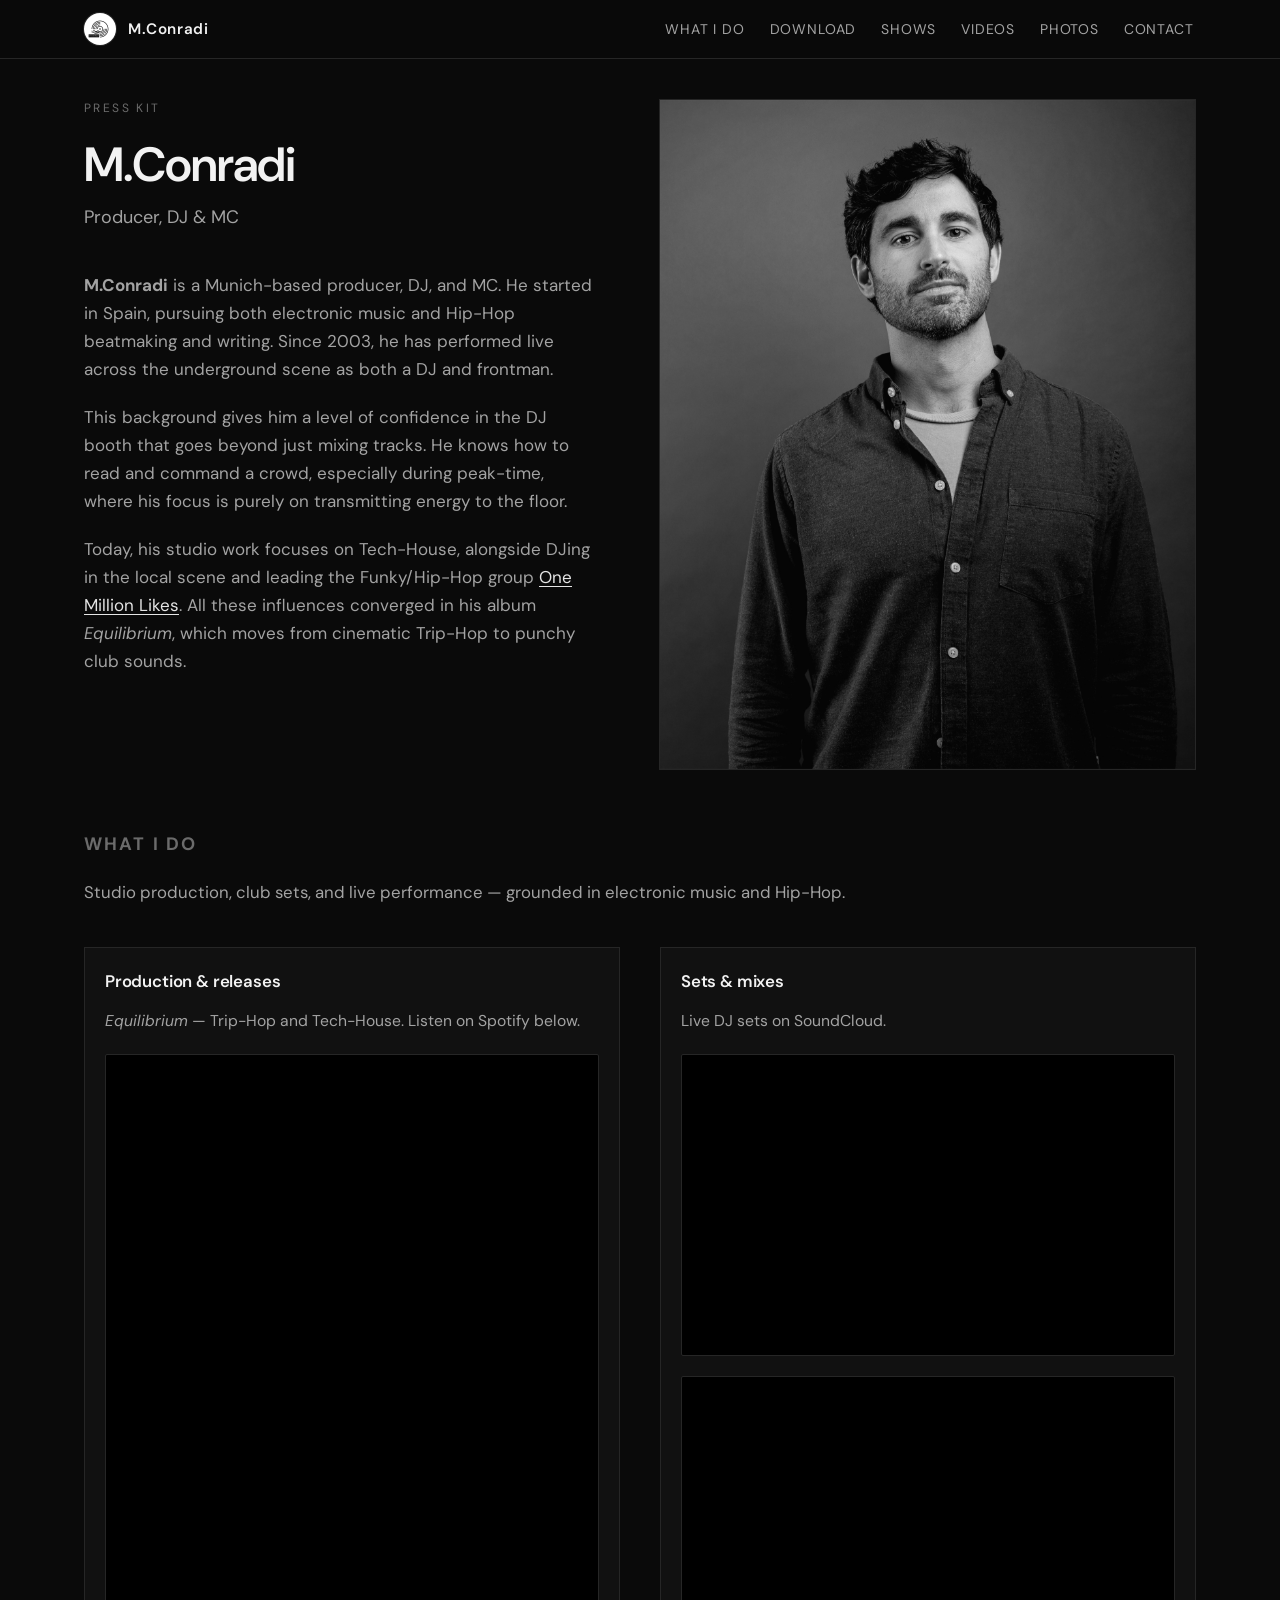
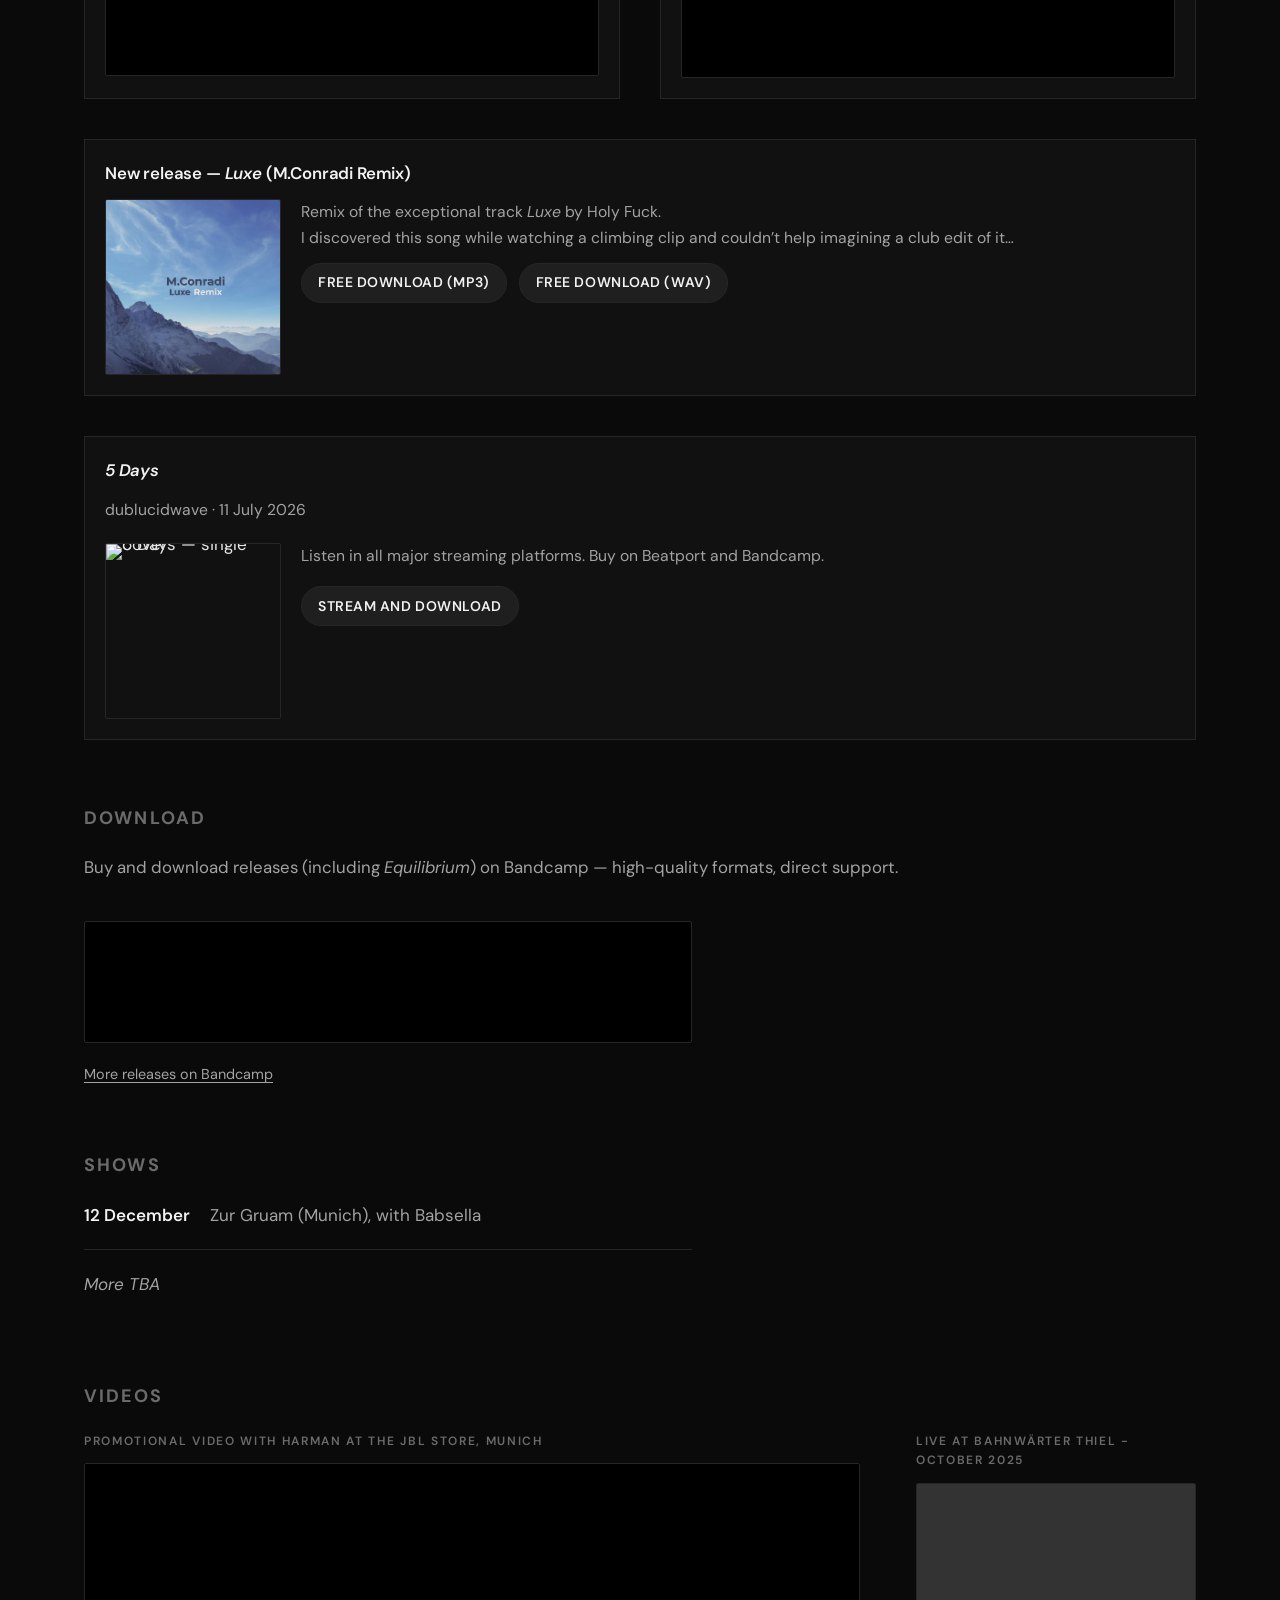
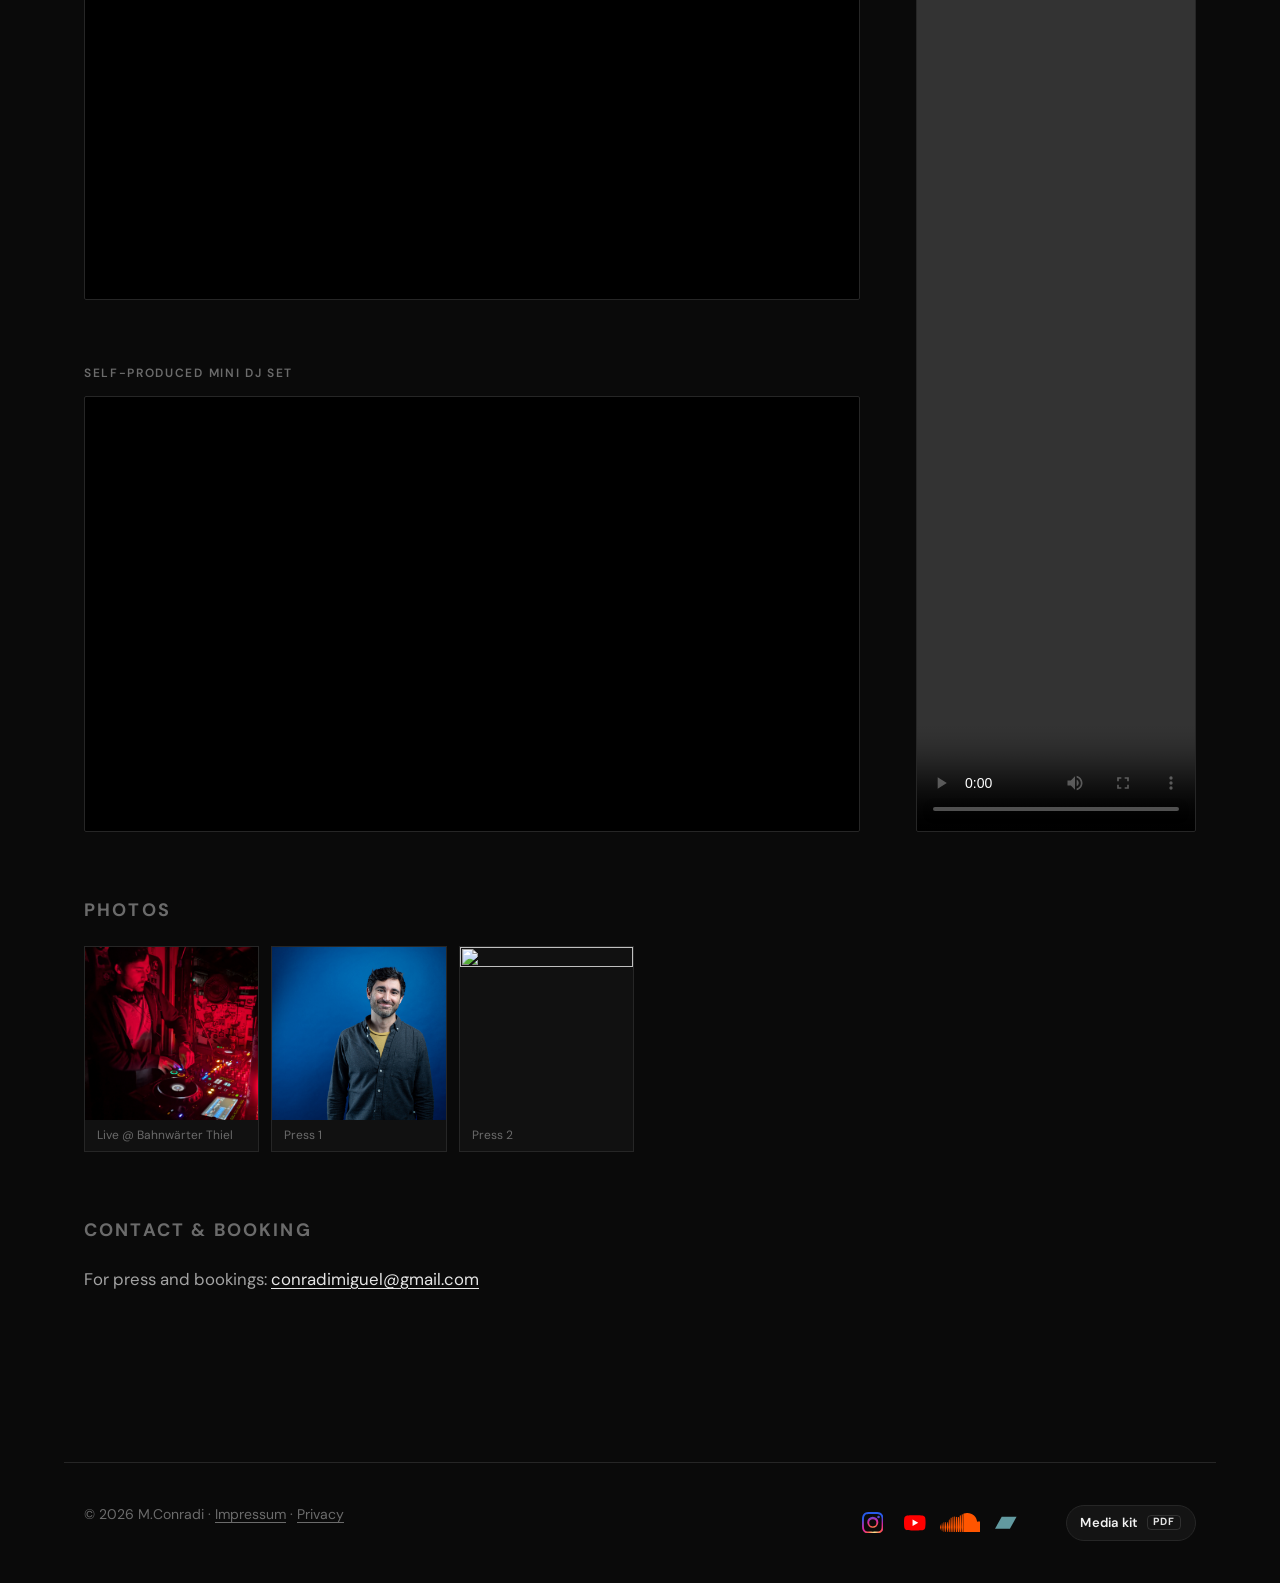
==== commit 5ad3d2c3: "Add lightbox for gallery photos with mobile-friendly close controls. Co-authored-by: Cursor <cursora" ====
--- a/index.html
+++ b/index.html
@@ -300,16 +300,22 @@
           <img src="images/MC210226__ful-4.jpg" width="800" height="800" alt="M. Conradi — press photo">
           <figcaption>Studio</figcaption>
         </figure-->
-        <figure>
-          <img src="images/PXL_20251009_210457825.jpg" width="800" height="800" alt="M. Conradi — live @ Bahnwärter Thiel">
+        <figure class="gallery__item">
+          <button type="button" class="gallery__trigger" aria-label="View larger: Live @ Bahnwärter Thiel">
+            <img src="images/PXL_20251009_210457825.jpg" width="800" height="800" alt="">
+          </button>
           <figcaption>Live @ Bahnwärter Thiel</figcaption>
         </figure>
-        <figure>
-          <img src="images/MC210226_3.jpg" width="800" height="800" alt="M. Conradi — press photo 1" loading="lazy" decoding="async">
+        <figure class="gallery__item">
+          <button type="button" class="gallery__trigger" aria-label="View larger: Press 1">
+            <img src="images/MC210226_3.jpg" width="800" height="800" alt="" loading="lazy" decoding="async">
+          </button>
           <figcaption>Press 1</figcaption>
         </figure>
-        <figure>
-          <img src="images/MC210226__ful-4.jpg" width="800" height="800" alt="M. Conradi — press photo 2" loading="lazy" decoding="async">
+        <figure class="gallery__item">
+          <button type="button" class="gallery__trigger" aria-label="View larger: Press 2">
+            <img src="images/MC210226__ful-4.jpg" width="800" height="800" alt="" loading="lazy" decoding="async">
+          </button>
           <figcaption>Press 2</figcaption>
         </figure>
       </div>
@@ -371,6 +377,14 @@
     </div>
   </footer>
 
+  <dialog class="lightbox" id="photo-lightbox" aria-labelledby="photo-lightbox-caption">
+    <button type="button" class="lightbox__close" id="photo-lightbox-close" aria-label="Close image">Close</button>
+    <figure class="lightbox__figure">
+      <img class="lightbox__img" id="photo-lightbox-img" width="800" height="800" alt="">
+      <figcaption class="lightbox__caption" id="photo-lightbox-caption"></figcaption>
+    </figure>
+  </dialog>
+
   <script>
     document.getElementById("y").textContent = new Date().getFullYear();
     document.querySelectorAll("iframe.youtube-embed").forEach(function (el) {
@@ -386,6 +400,50 @@
         "?enablejsapi=1&origin=" +
         encodeURIComponent(location.origin);
     });
+
+    (function () {
+      var dialog = document.getElementById("photo-lightbox");
+      var dialogImg = document.getElementById("photo-lightbox-img");
+      var dialogCaption = document.getElementById("photo-lightbox-caption");
+      var closeBtn = document.getElementById("photo-lightbox-close");
+      if (!dialog || !dialogImg || !dialogCaption || !closeBtn) return;
+
+      function openLightbox(trigger) {
+        var figure = trigger.closest(".gallery__item");
+        if (!figure) return;
+        var thumb = trigger.querySelector("img");
+        var caption = figure.querySelector("figcaption");
+        if (!thumb) return;
+        dialogImg.src = thumb.src;
+        dialogImg.alt = (caption && caption.textContent.trim()) || trigger.getAttribute("aria-label") || "";
+        dialogCaption.textContent = caption ? caption.textContent.trim() : "";
+        dialog.showModal();
+        closeBtn.focus();
+      }
+
+      function closeLightbox() {
+        if (!dialog.open) return;
+        dialog.close();
+        dialogImg.removeAttribute("src");
+      }
+
+      document.querySelectorAll(".gallery__trigger").forEach(function (btn) {
+        btn.addEventListener("click", function () {
+          openLightbox(btn);
+        });
+      });
+
+      closeBtn.addEventListener("click", closeLightbox);
+
+      dialog.addEventListener("click", function (event) {
+        if (event.target === dialog) closeLightbox();
+      });
+
+      dialog.addEventListener("close", function () {
+        dialogImg.removeAttribute("src");
+        dialogCaption.textContent = "";
+      });
+    })();
   </script>
 </body>
 </html>
--- a/css/styles.css
+++ b/css/styles.css
@@ -663,24 +663,111 @@
   margin-top: var(--space-md);
 }
 
-.gallery figure {
+.gallery__item {
   margin: 0;
   border: 1px solid var(--border);
   overflow: hidden;
   background: var(--bg-elevated);
 }
 
-.gallery img {
+.gallery__trigger {
+  display: block;
+  width: 100%;
+  margin: 0;
+  padding: 0;
+  border: 0;
+  background: transparent;
+  cursor: zoom-in;
+  line-height: 0;
+  color: inherit;
+  transition: filter 0.15s ease;
+}
+
+.gallery__trigger:hover {
+  filter: brightness(1.08);
+}
+
+.gallery__trigger:focus-visible {
+  outline: 2px solid var(--accent);
+  outline-offset: 2px;
+}
+
+.gallery__trigger img {
   width: 100%;
   aspect-ratio: 1;
   object-fit: cover;
   display: block;
+  pointer-events: none;
 }
 
 .gallery figcaption {
   padding: var(--space-xs) var(--space-sm);
   font-size: 0.75rem;
   color: var(--text-faint);
+}
+
+/* Photo lightbox */
+.lightbox {
+  margin: auto;
+  padding: var(--space-md);
+  padding-top: var(--space-lg);
+  border: 1px solid var(--border);
+  border-radius: 4px;
+  max-width: min(96vw, 56rem);
+  max-height: 92vh;
+  max-height: 92dvh;
+  overflow: auto;
+  color: var(--text);
+  background: var(--bg-elevated);
+}
+
+.lightbox::backdrop {
+  background: rgba(0, 0, 0, 0.88);
+}
+
+.lightbox__close {
+  position: sticky;
+  top: 0;
+  z-index: 1;
+  display: block;
+  margin-left: auto;
+  margin-bottom: var(--space-sm);
+  padding: 0.4rem 0.85rem;
+  border-radius: 9999px;
+  border: 1px solid var(--border);
+  background: rgba(255, 255, 255, 0.06);
+  color: var(--text);
+  font-family: var(--font);
+  font-weight: 600;
+  font-size: 0.8125rem;
+  letter-spacing: 0.04em;
+  text-transform: uppercase;
+  cursor: pointer;
+  transition: border-color 0.15s ease, background 0.15s ease;
+}
+
+.lightbox__close:hover {
+  border-color: var(--accent);
+  background: rgba(255, 255, 255, 0.1);
+}
+
+.lightbox__figure {
+  margin: 0;
+}
+
+.lightbox__img {
+  display: block;
+  width: 100%;
+  max-height: min(78vh, 78dvh);
+  margin: 0 auto;
+  object-fit: contain;
+}
+
+.lightbox__caption {
+  margin-top: var(--space-sm);
+  text-align: center;
+  font-size: 0.9rem;
+  color: var(--text-muted);
 }
 
 .site-footer {
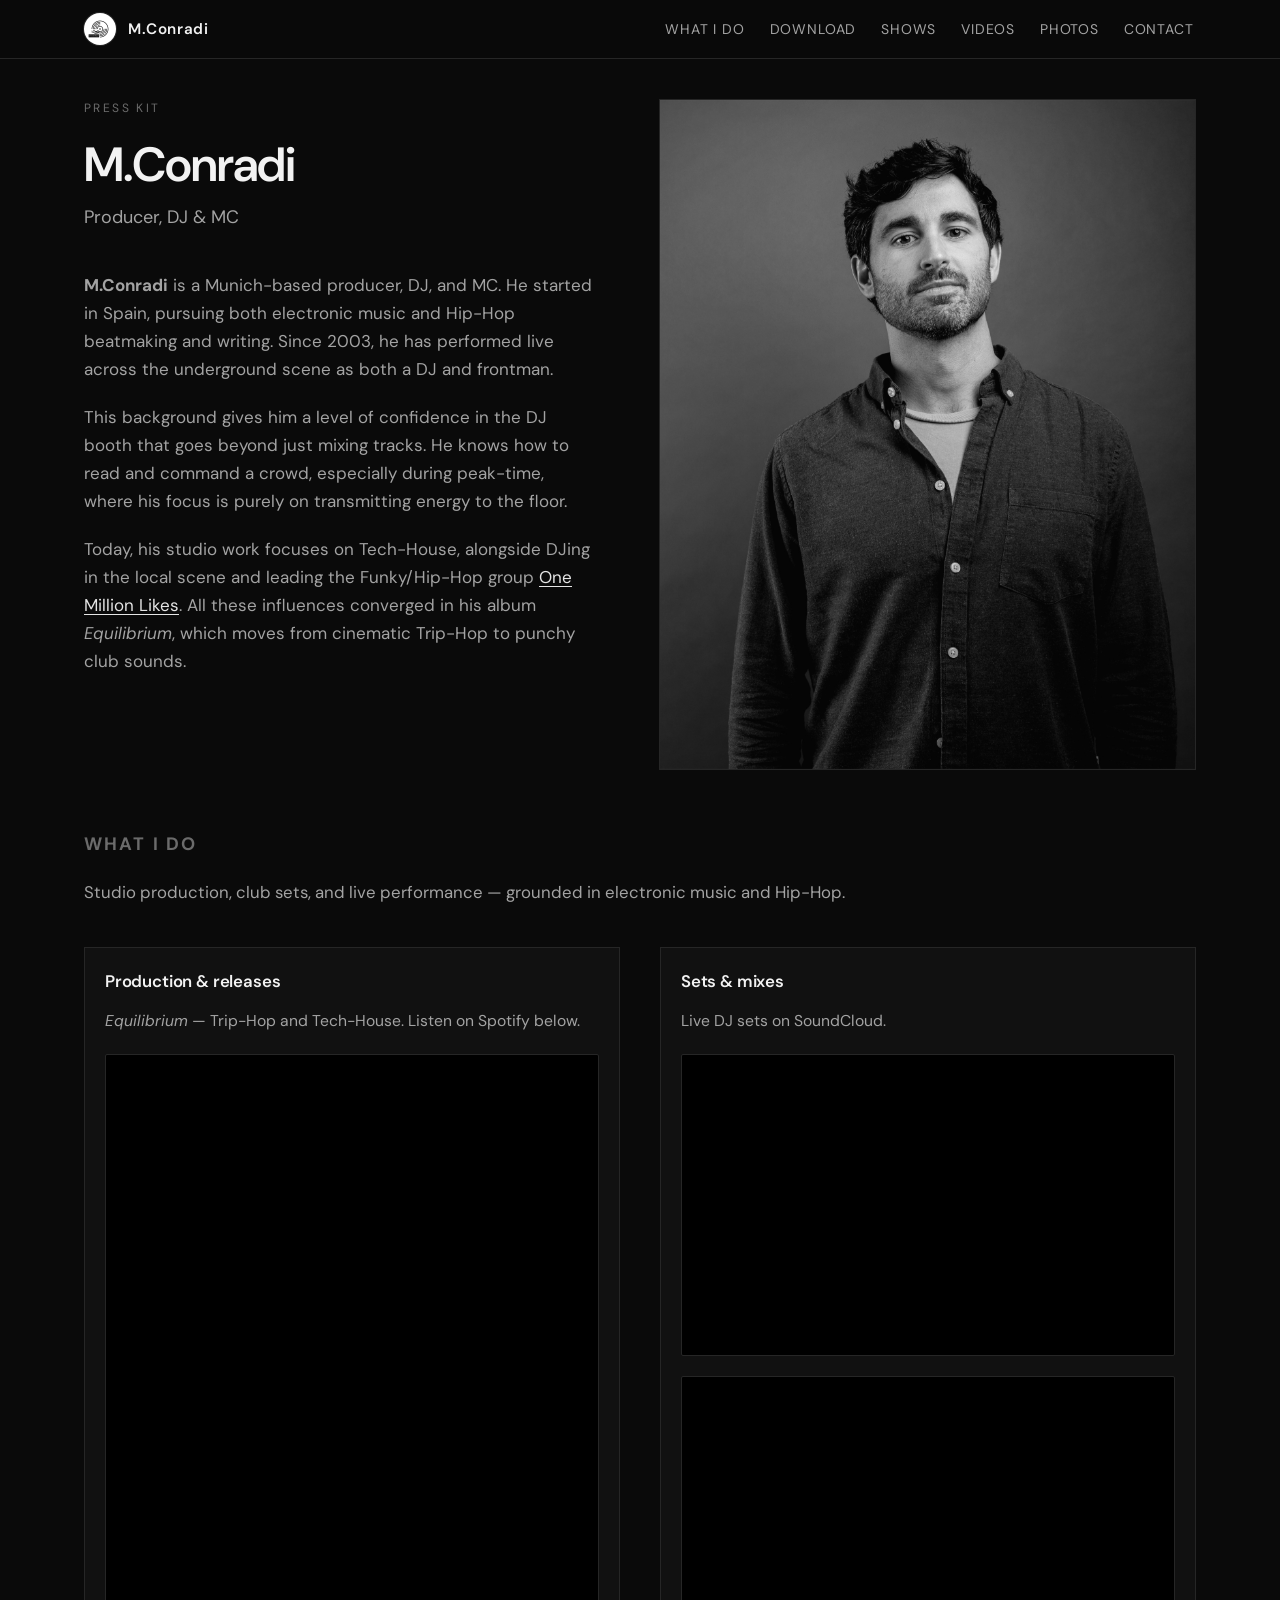
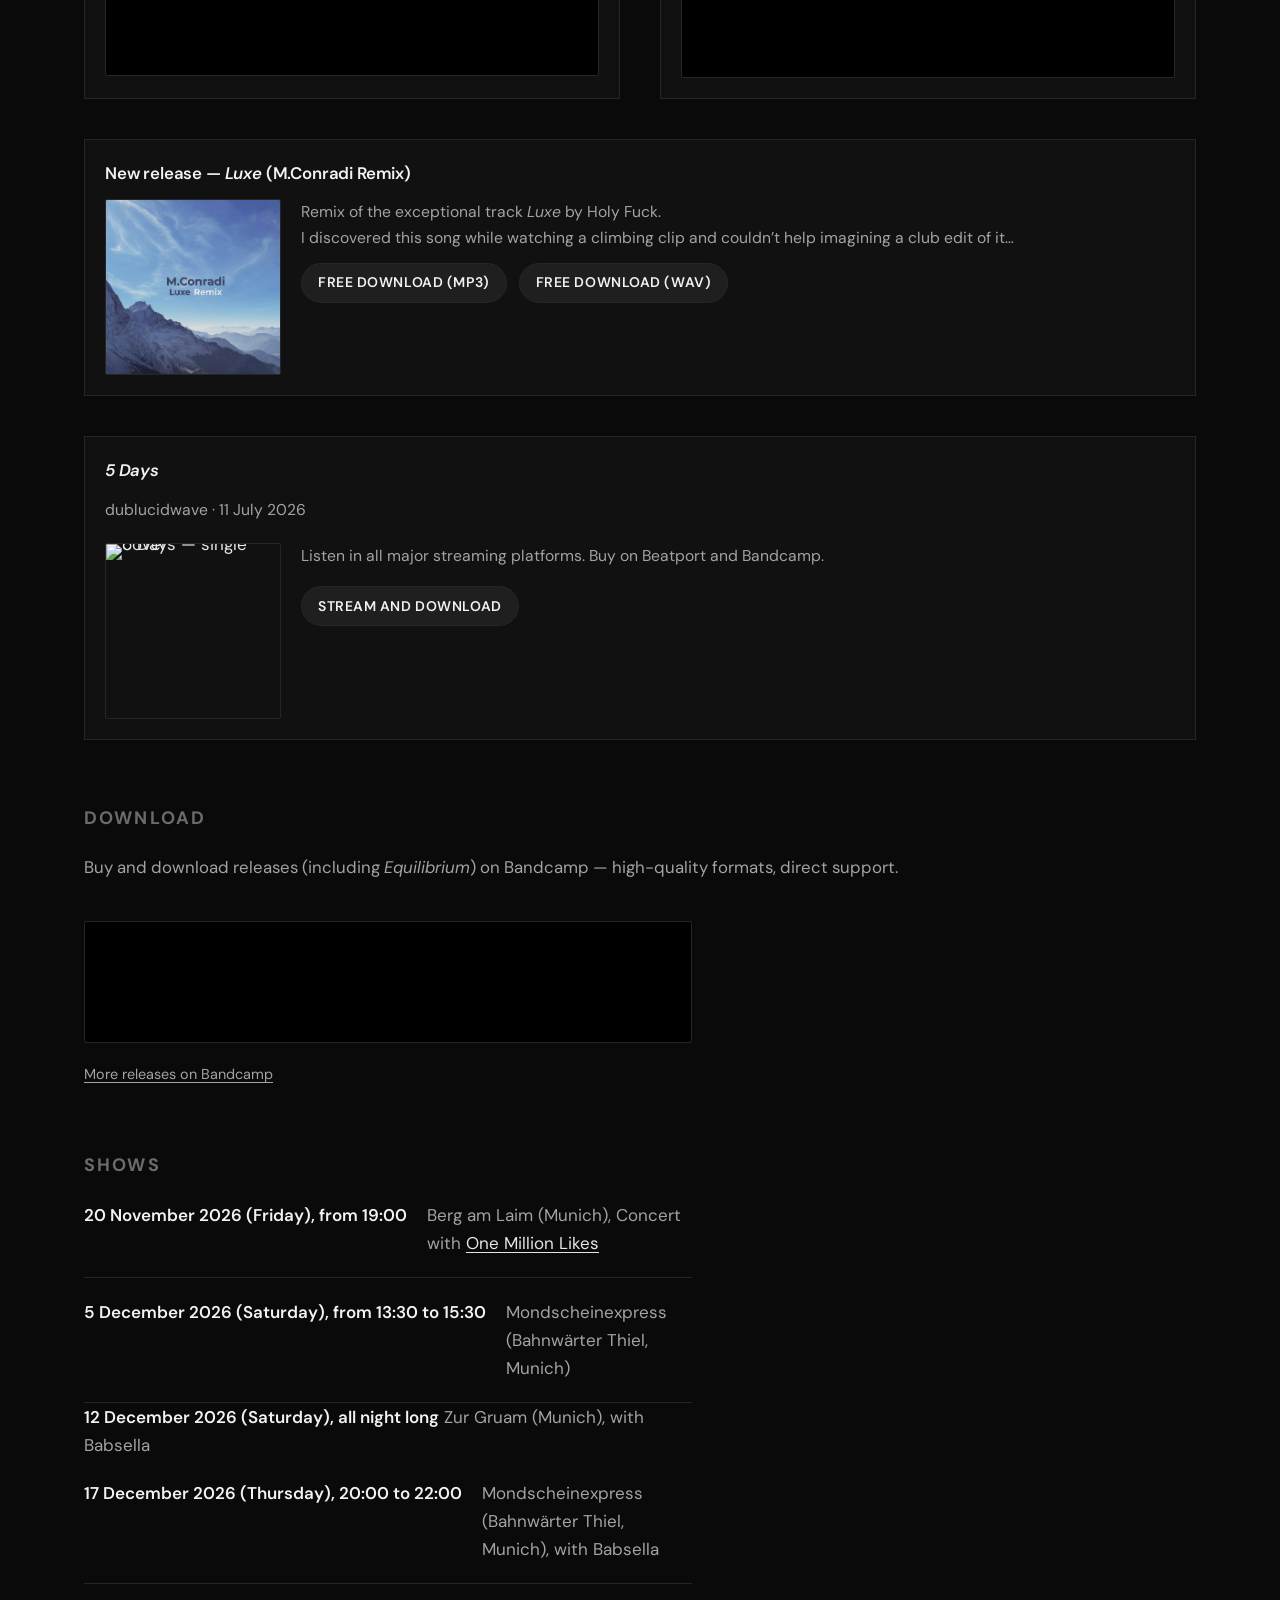
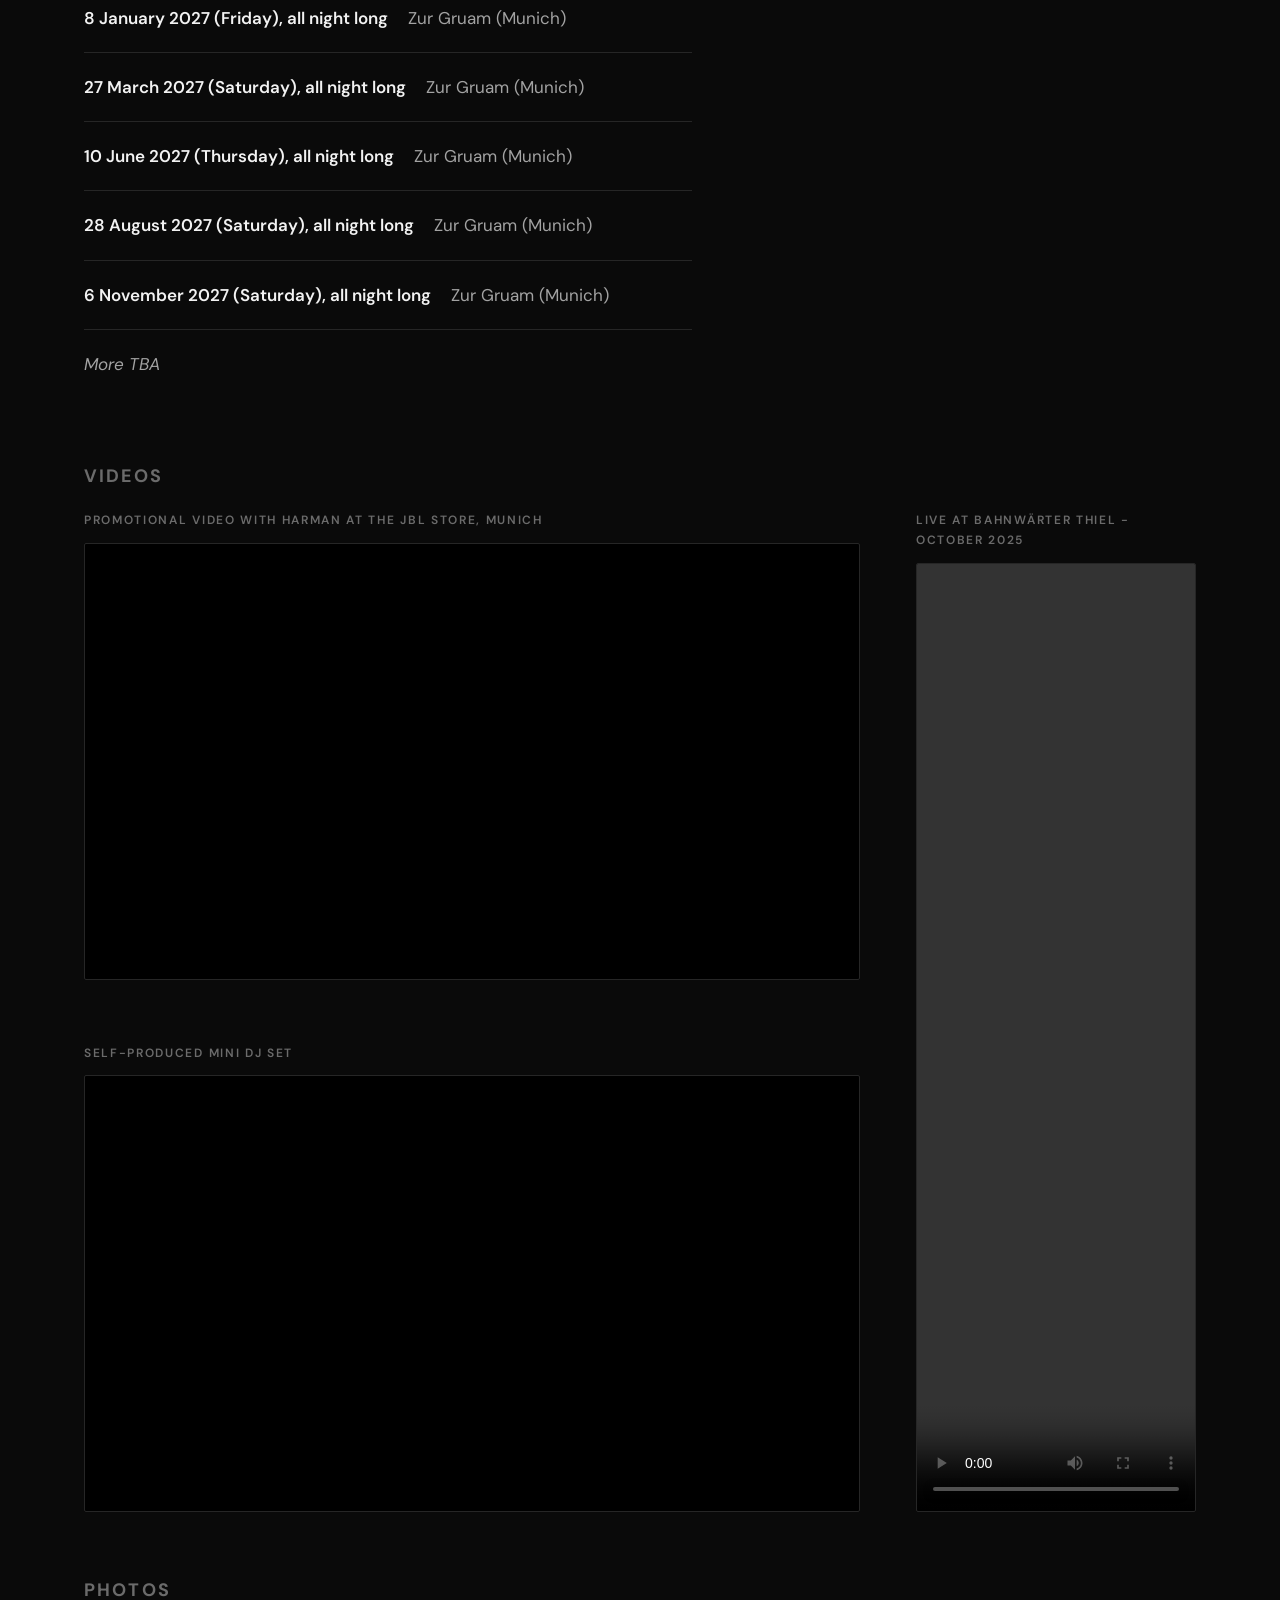
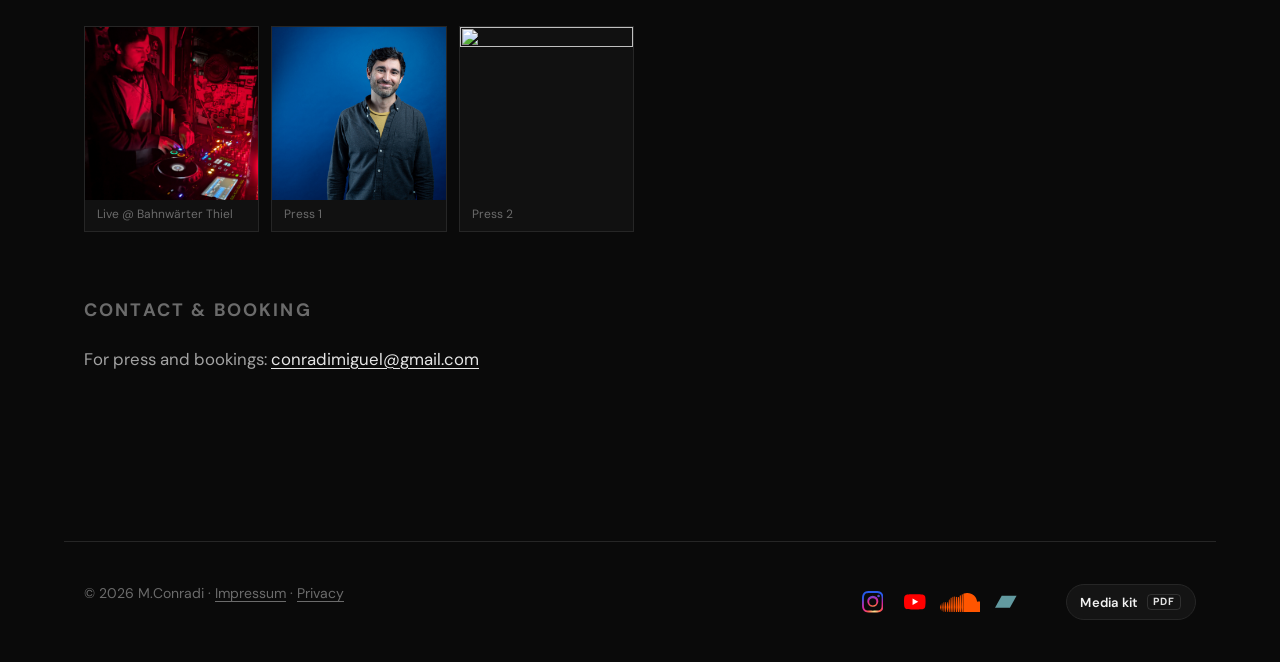
==== commit 990945c0: "Link One Million Likes on the 20 November show listing. Co-authored-by: Cursor <cursoragent@cursor.c" ====
--- a/index.html
+++ b/index.html
@@ -242,8 +242,40 @@
       <h2 class="section__title" id="shows-heading">Shows</h2>
       <ul class="show-list">
         <li class="show-list__item">
-          <time class="show-list__date" datetime="2026-12-12">12 December</time>
+          <time class="show-list__date" datetime="2026-11-20">20 November 2026 (Friday), from 19:00</time>
+          <span class="show-list__detail">Berg am Laim (Munich), Concert with <a href="https://onemillionlikes.band/" target="_blank" rel="noopener noreferrer">One Million Likes</a></span>
+        </li>
+        <li class="show-list__item">
+          <time class="show-list__date" datetime="2026-12-05">5 December 2026 (Saturday), from 13:30 to 15:30</time>
+          <span class="show-list__detail">Mondscheinexpress (Bahnwärter Thiel, Munich)</span>
+        </li
+        <li class="show-list__item">
+          <time class="show-list__date" datetime="2026-12-12">12 December 2026 (Saturday), all night long</time>
           <span class="show-list__detail">Zur Gruam (Munich), with Babsella</span>
+        </li>
+        <li class="show-list__item">
+          <time class="show-list__date" datetime="2026-12-17">17 December 2026 (Thursday), 20:00 to 22:00</time>
+          <span class="show-list__detail">Mondscheinexpress (Bahnwärter Thiel, Munich), with Babsella</span>
+        </li>
+        <li class="show-list__item">
+          <time class="show-list__date" datetime="2027-01-08">8 January 2027 (Friday), all night long</time>
+          <span class="show-list__detail">Zur Gruam (Munich)</span>
+        </li>
+        <li class="show-list__item">
+          <time class="show-list__date" datetime="2027-03-27">27 March 2027 (Saturday), all night long</time>
+          <span class="show-list__detail">Zur Gruam (Munich)</span>
+        </li>
+        <li class="show-list__item">
+          <time class="show-list__date" datetime="2027-06-10">10 June 2027 (Thursday), all night long</time>
+          <span class="show-list__detail">Zur Gruam (Munich)</span>
+        </li>
+        <li class="show-list__item">
+          <time class="show-list__date" datetime="2027-08-28">28 August 2027 (Saturday), all night long</time>
+          <span class="show-list__detail">Zur Gruam (Munich)</span>
+        </li>
+        <li class="show-list__item">
+          <time class="show-list__date" datetime="2027-11-06">6 November 2027 (Saturday), all night long</time>
+          <span class="show-list__detail">Zur Gruam (Munich)</span>
         </li>
         <li class="show-list__item show-list__item--tba">
           <span class="show-list__detail">More TBA</span>
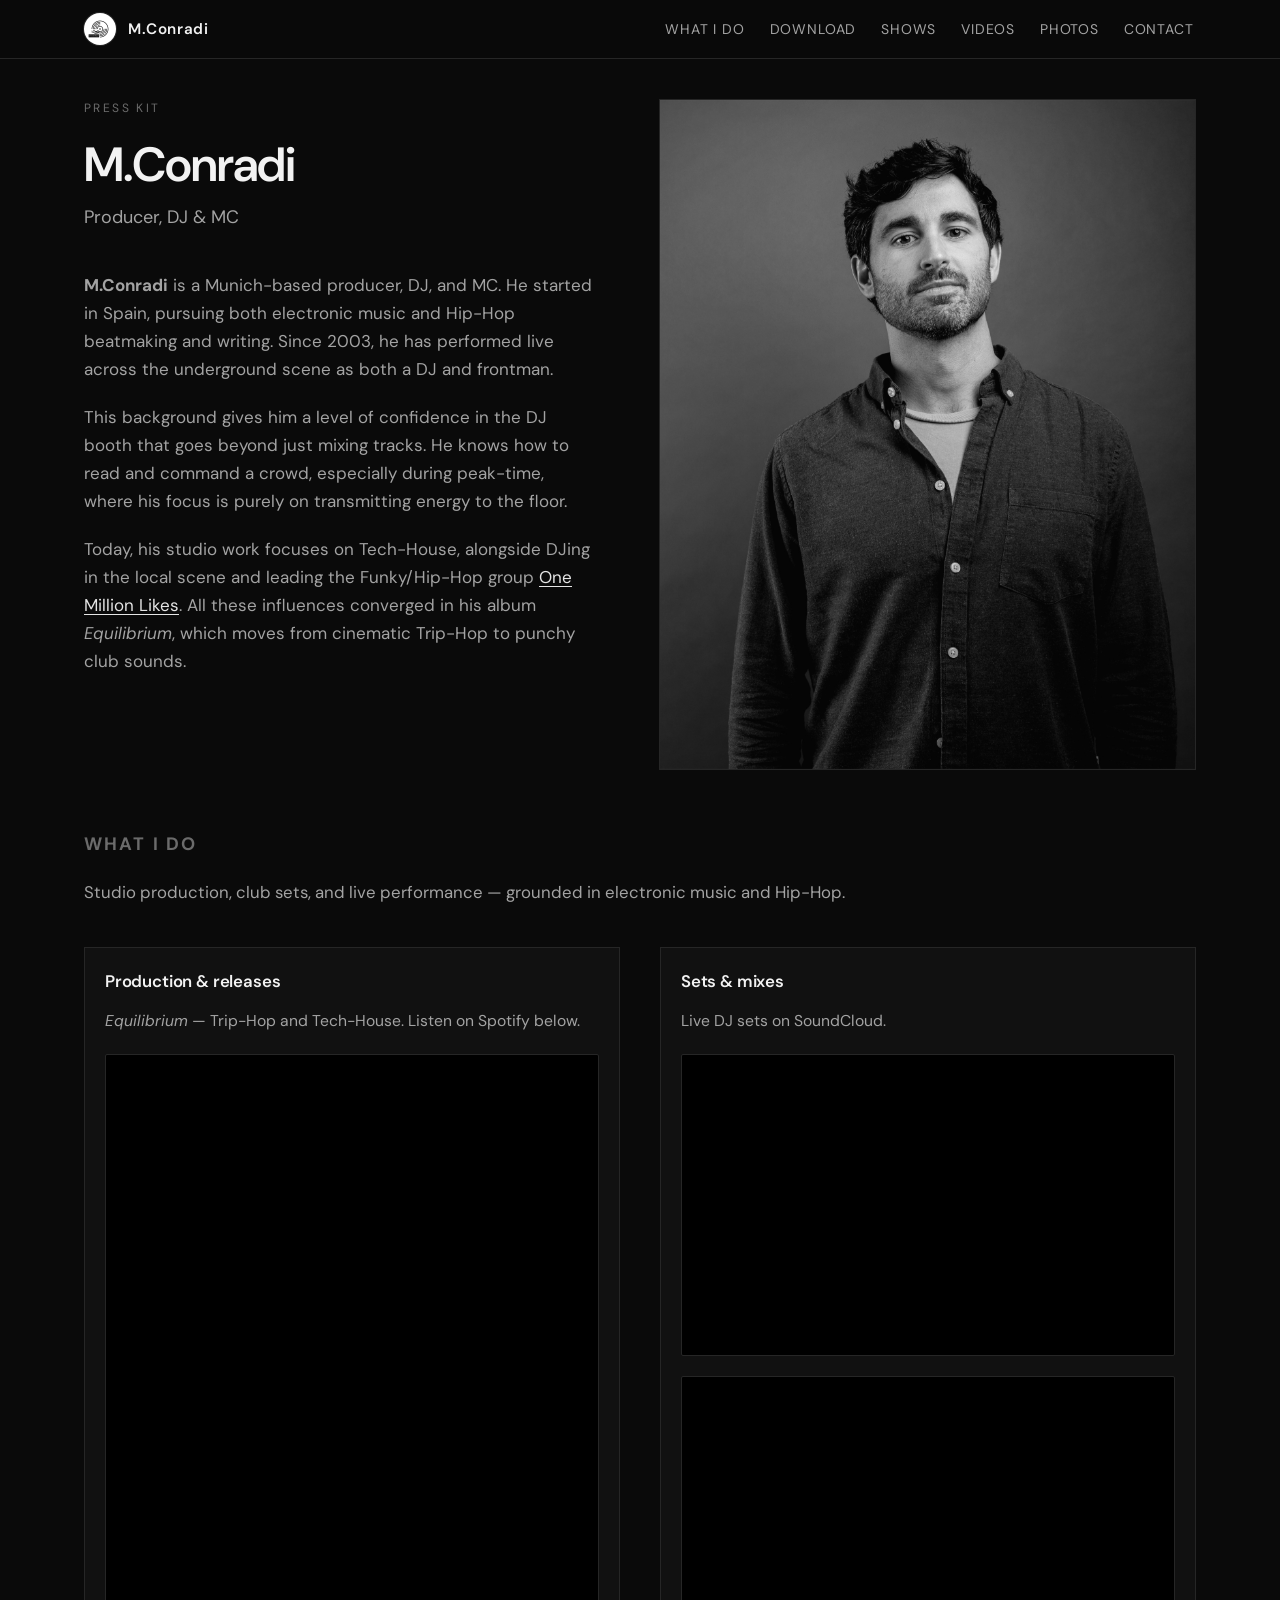
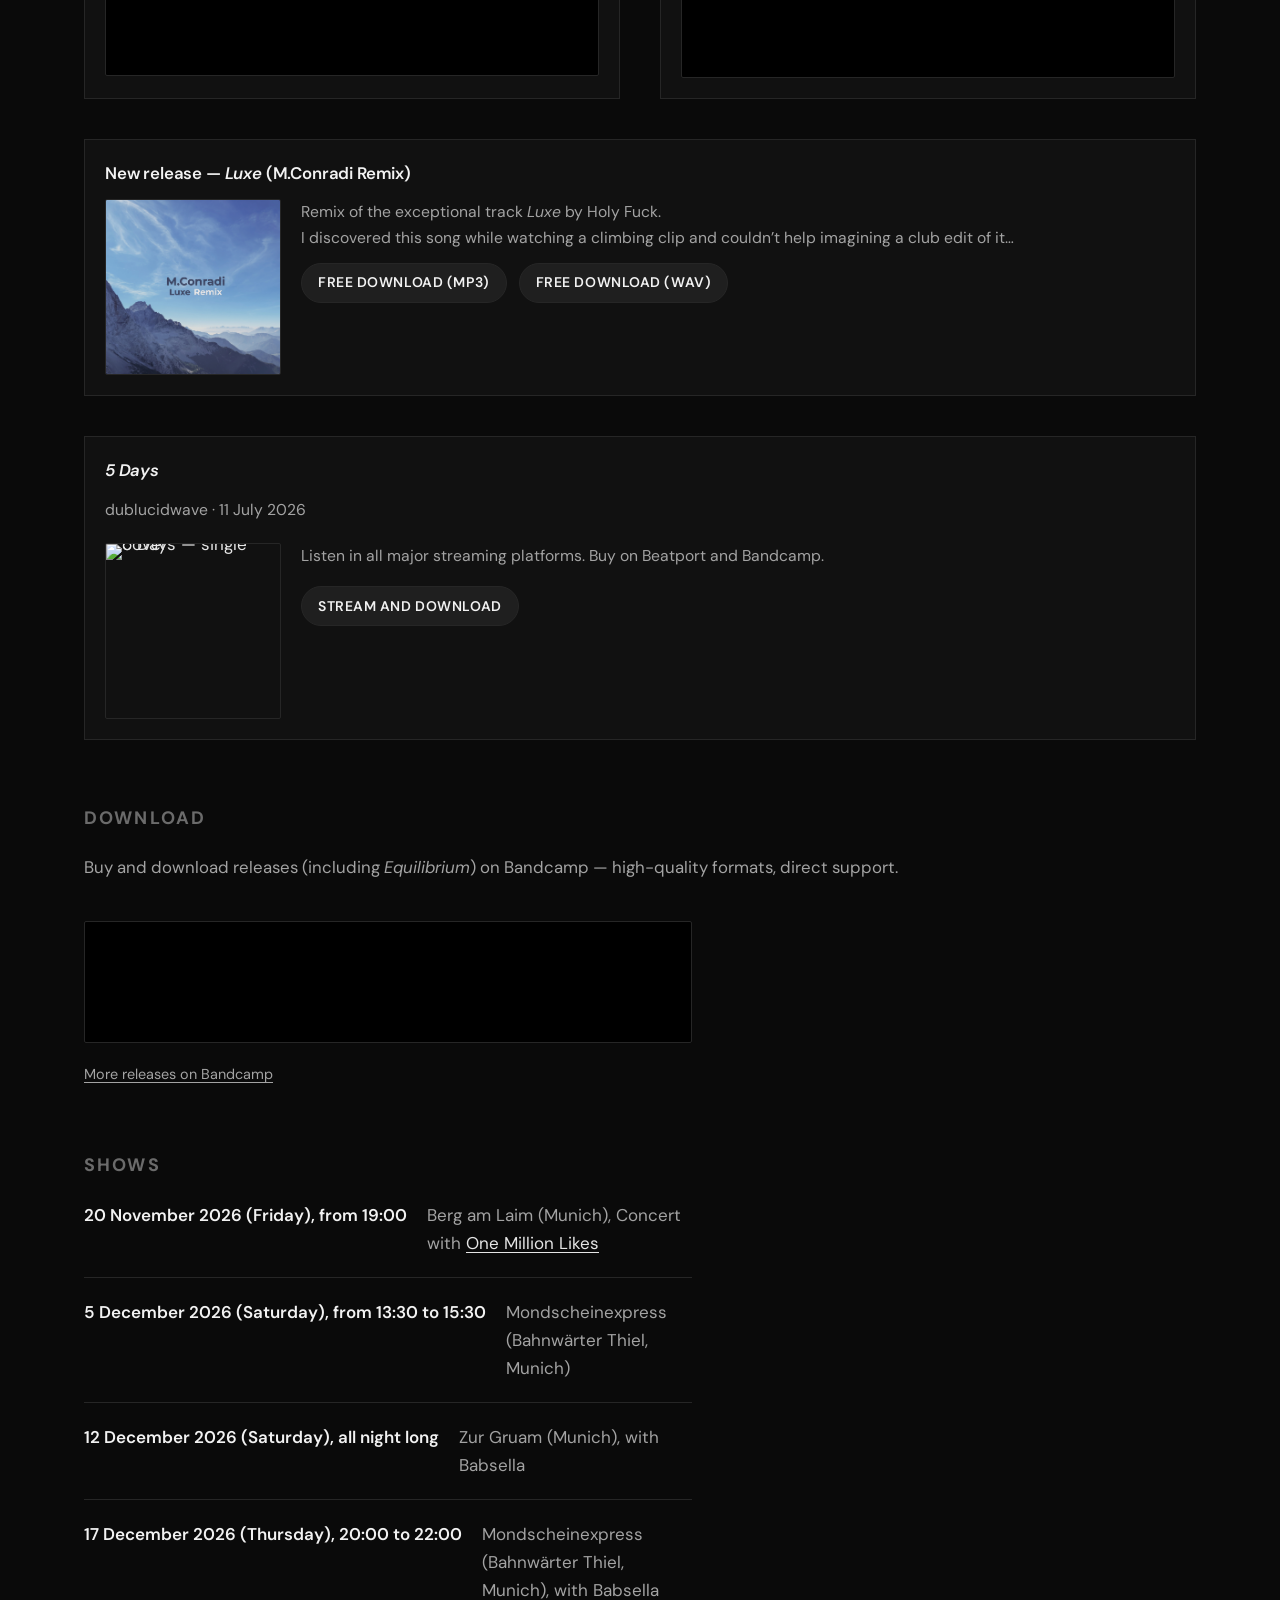
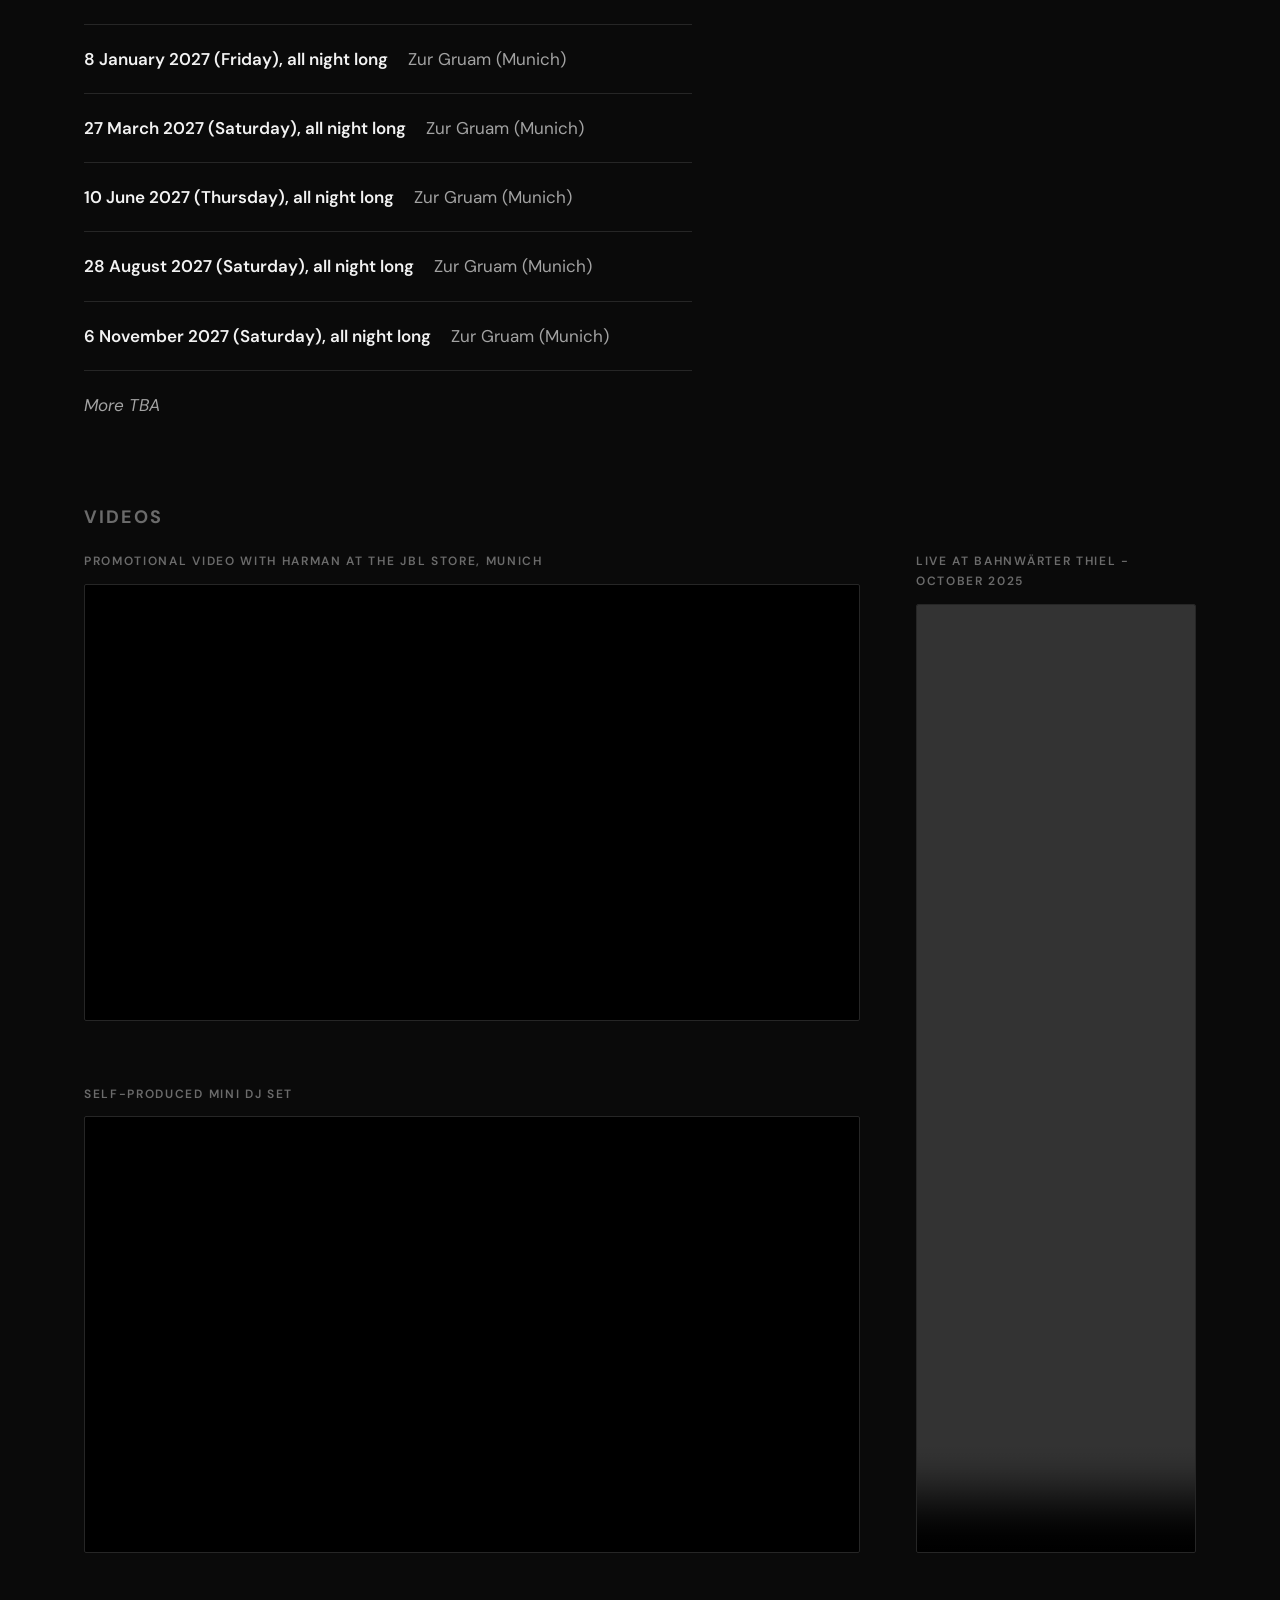
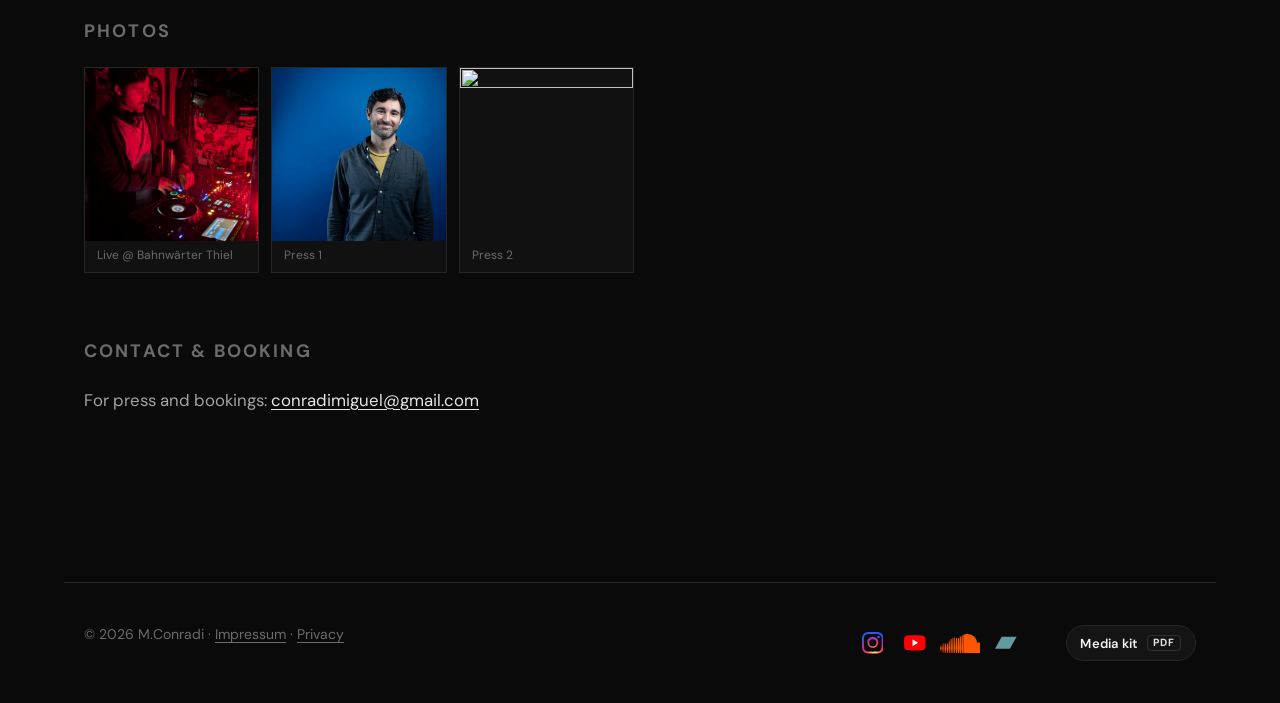
==== commit cdf53162: "Fix broken closing list tag in Shows section. Co-authored-by: Cursor <cursoragent@cursor.com>" ====
--- a/index.html
+++ b/index.html
@@ -248,7 +248,7 @@
         <li class="show-list__item">
           <time class="show-list__date" datetime="2026-12-05">5 December 2026 (Saturday), from 13:30 to 15:30</time>
           <span class="show-list__detail">Mondscheinexpress (Bahnwärter Thiel, Munich)</span>
-        </li
+        </li>
         <li class="show-list__item">
           <time class="show-list__date" datetime="2026-12-12">12 December 2026 (Saturday), all night long</time>
           <span class="show-list__detail">Zur Gruam (Munich), with Babsella</span>
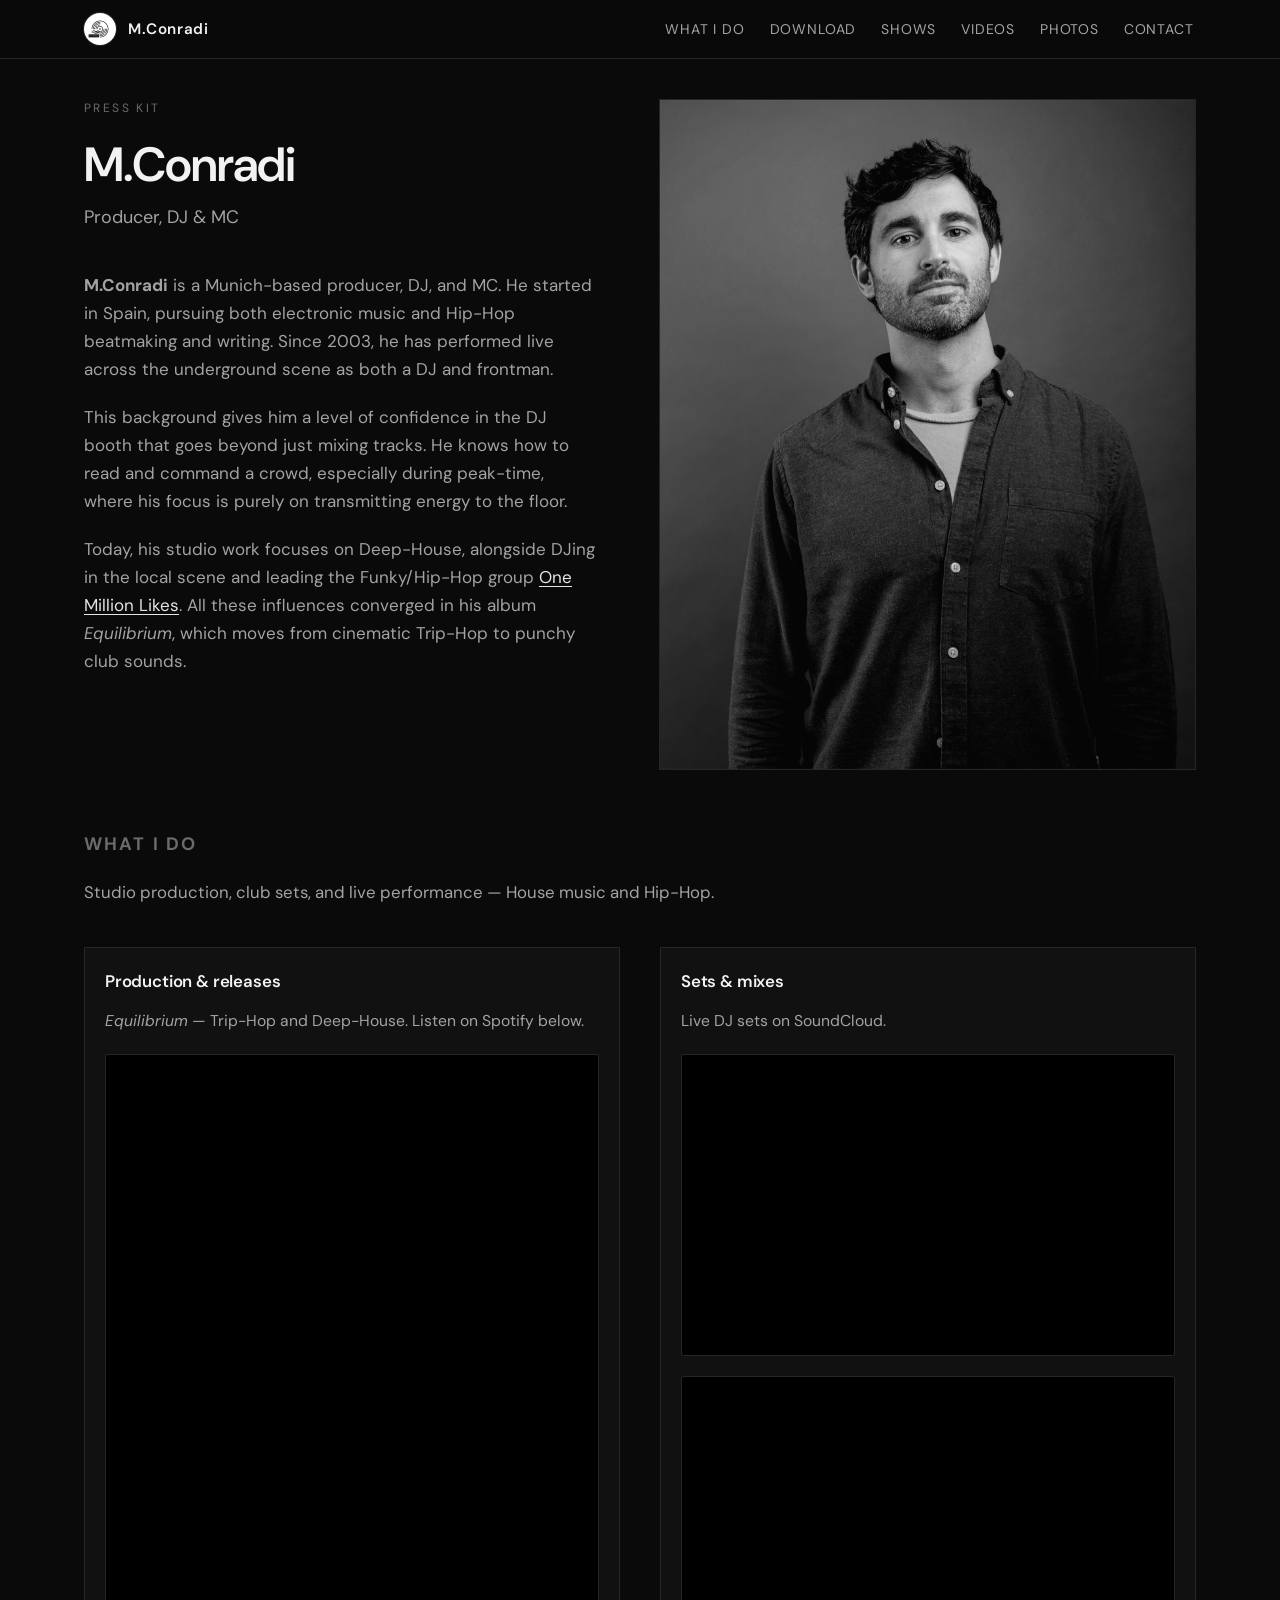
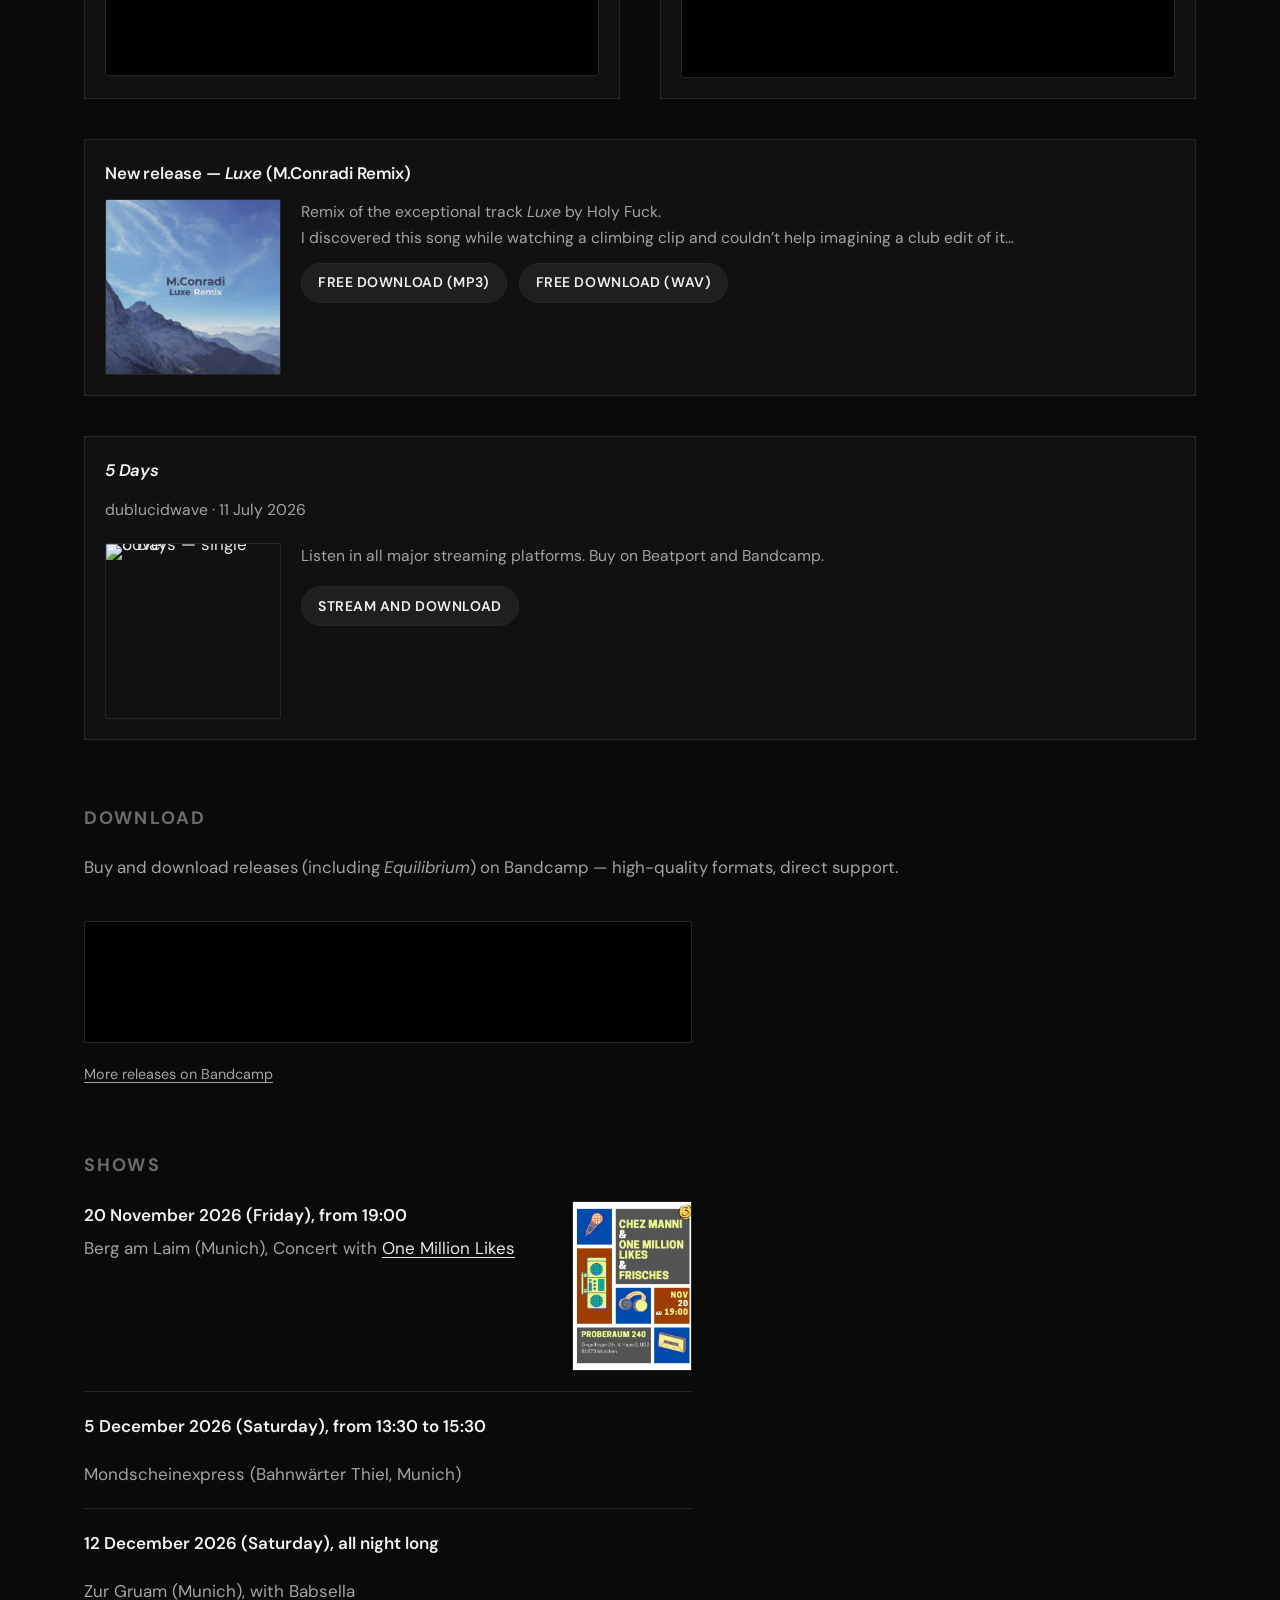
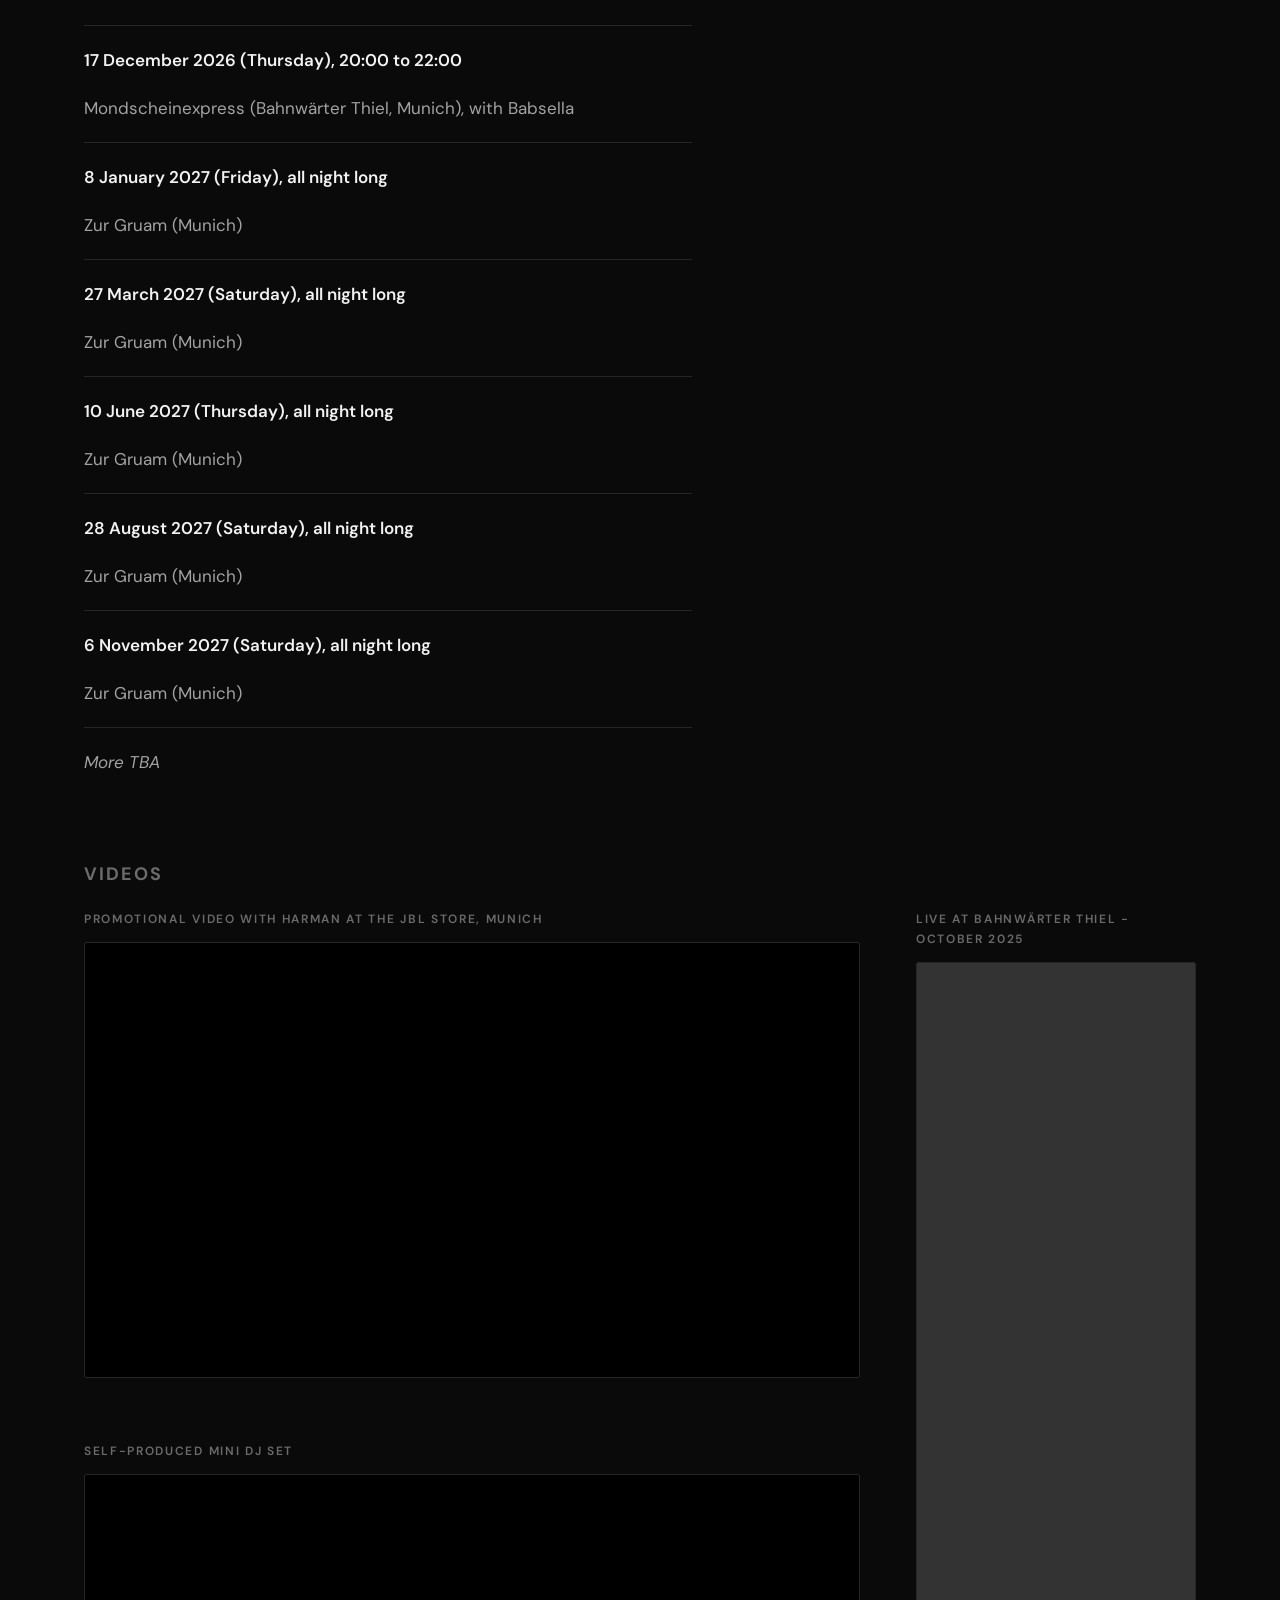
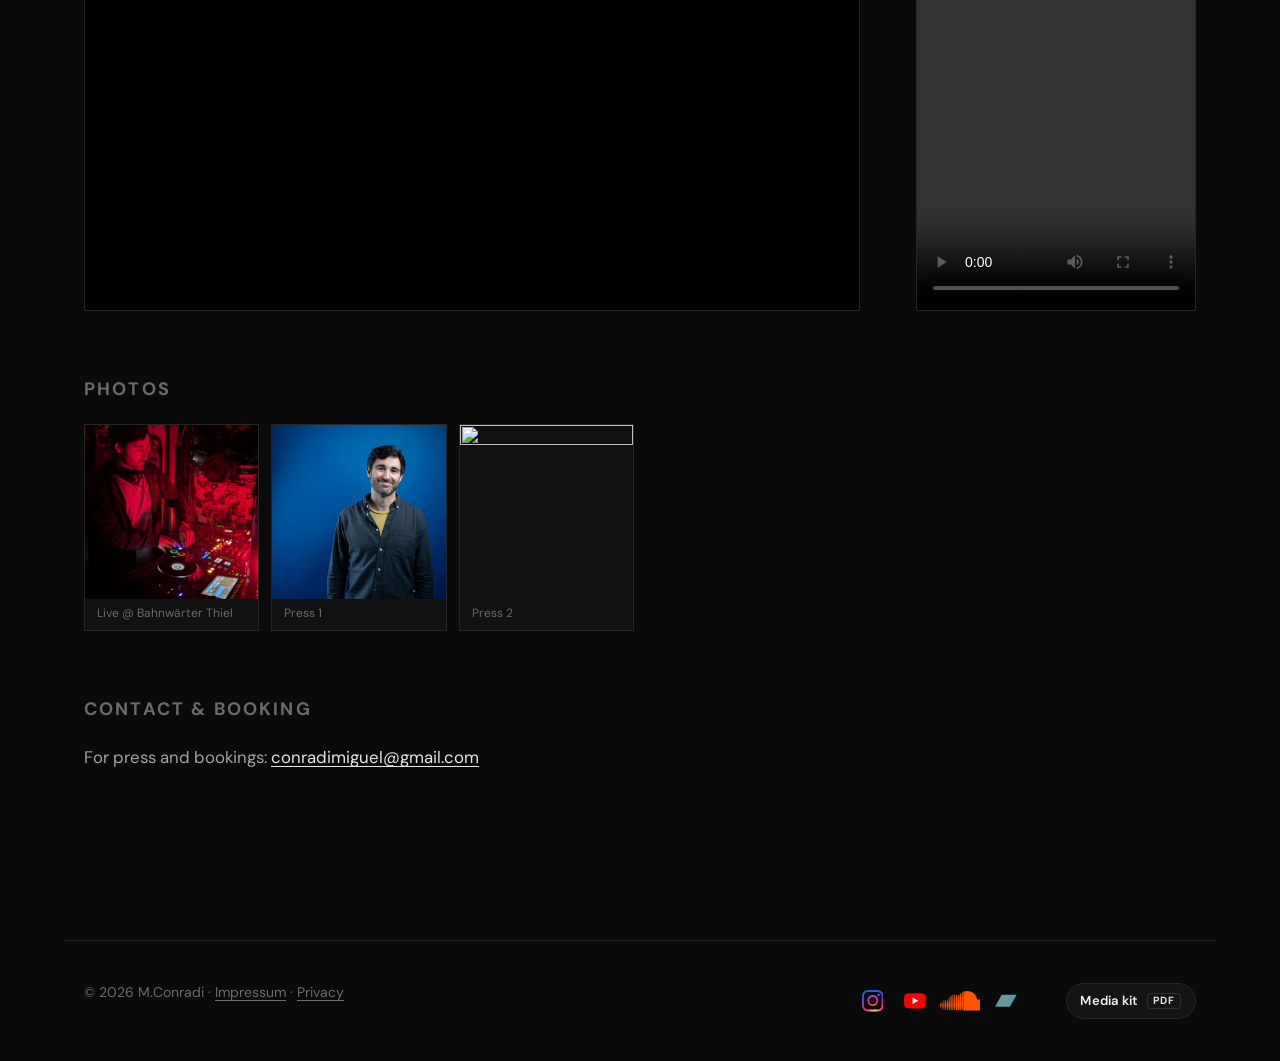
==== commit 60e45323: "Add One Million Likes concert flyer to the 20 November show. Co-authored-by: Cursor <cursoragent@cur" ====
--- a/index.html
+++ b/index.html
@@ -68,7 +68,7 @@
             This background gives him a level of confidence in the DJ booth that goes beyond just mixing tracks. He knows how to read and command a crowd, especially during peak-time, where his focus is purely on transmitting energy to the floor.
           </p>
           <p>
-            Today, his studio work focuses on Tech-House, alongside DJing in the local scene and leading the Funky/Hip-Hop group <a href="https://onemillionlikes.band/" target="_blank" rel="noopener noreferrer">One Million Likes</a>. All these influences converged in his album <em>Equilibrium</em>, which moves from cinematic Trip-Hop to punchy club sounds.
+            Today, his studio work focuses on Deep-House, alongside DJing in the local scene and leading the Funky/Hip-Hop group <a href="https://onemillionlikes.band/" target="_blank" rel="noopener noreferrer">One Million Likes</a>. All these influences converged in his album <em>Equilibrium</em>, which moves from cinematic Trip-Hop to punchy club sounds.
           </p>
         </div>
       </div>
@@ -97,7 +97,7 @@
       <div class="hero__intro hero__intro--after">
         <div class="hero__bio hero__bio--tail">
           <p>
-            Today, his studio work focuses on Tech-House, alongside DJing in the local scene and leading the Funky/Hip-Hop group <a href="https://onemillionlikes.band/" target="_blank" rel="noopener noreferrer">One Million Likes</a>. All these influences converged in his album <em>Equilibrium</em>, which moves from cinematic Trip-Hop to punchy club sounds.
+            Today, his studio work focuses on Deep and Tech-House, alongside DJing in the local scene and leading the Funky/Hip-Hop group <a href="https://onemillionlikes.band/" target="_blank" rel="noopener noreferrer">One Million Likes</a>. All these influences converged in his album <em>Equilibrium</em>, which moves from cinematic Trip-Hop to punchy club sounds.
           </p>
         </div>
       </div>
@@ -105,11 +105,11 @@
 
     <section id="what-i-do" class="section">
       <h2 class="section__title">What I do</h2>
-      <p class="section__lead">Studio production, club sets, and live performance — grounded in electronic music and Hip-Hop.</p>
+      <p class="section__lead">Studio production, club sets, and live performance — House music and Hip-Hop.</p>
       <div class="grid-2">
         <article class="card">
           <h3>Production &amp; releases</h3>
-          <p><em>Equilibrium</em> — Trip-Hop and Tech-House. Listen on Spotify below.</p>
+          <p><em>Equilibrium</em> — Trip-Hop and Deep-House. Listen on Spotify below.</p>
           <div class="embed embed--spotify">
             <iframe
               title="Spotify: Equilibrium by M.Conradi"
@@ -241,40 +241,53 @@
     <section id="shows" class="section" aria-labelledby="shows-heading">
       <h2 class="section__title" id="shows-heading">Shows</h2>
       <ul class="show-list">
-        <li class="show-list__item">
-          <time class="show-list__date" datetime="2026-11-20">20 November 2026 (Friday), from 19:00</time>
-          <span class="show-list__detail">Berg am Laim (Munich), Concert with <a href="https://onemillionlikes.band/" target="_blank" rel="noopener noreferrer">One Million Likes</a></span>
-        </li>
-        <li class="show-list__item">
-          <time class="show-list__date" datetime="2026-12-05">5 December 2026 (Saturday), from 13:30 to 15:30</time>
+        <li class="show-list__item show-list__item--with-poster">
+          <div class="show-list__text">
+            <time class="show-list__date" datetime="2026-11-20">20 November 2026 (Friday), from 19:00</time>
+            <span class="show-list__detail">Berg am Laim (Munich), Concert with <a href="https://onemillionlikes.band/" target="_blank" rel="noopener noreferrer">One Million Likes</a></span>
+          </div>
+          <figure class="gallery__item show-list__poster">
+            <button type="button" class="gallery__trigger" aria-label="View flyer: One Million Likes concert, 20 November 2026">
+              <img
+                src="images/OML_Konzert_20.11.2026.jpeg"
+                width="143"
+                height="200"
+                alt="Concert flyer: One Million Likes, 20 November 2026"
+                decoding="async">
+            </button>
+            <figcaption class="sr-only">One Million Likes — 20 November 2026</figcaption>
+          </figure>
+        </li>
+        <li class="show-list__item">
+          <time class="show-list__date" datetime="2026-12-05">5 December 2026 (Saturday), from 13:30 to 15:30</time><br>
           <span class="show-list__detail">Mondscheinexpress (Bahnwärter Thiel, Munich)</span>
         </li>
         <li class="show-list__item">
-          <time class="show-list__date" datetime="2026-12-12">12 December 2026 (Saturday), all night long</time>
+          <time class="show-list__date" datetime="2026-12-12">12 December 2026 (Saturday), all night long</time><br>
           <span class="show-list__detail">Zur Gruam (Munich), with Babsella</span>
         </li>
         <li class="show-list__item">
-          <time class="show-list__date" datetime="2026-12-17">17 December 2026 (Thursday), 20:00 to 22:00</time>
+          <time class="show-list__date" datetime="2026-12-17">17 December 2026 (Thursday), 20:00 to 22:00</time><br>
           <span class="show-list__detail">Mondscheinexpress (Bahnwärter Thiel, Munich), with Babsella</span>
         </li>
         <li class="show-list__item">
-          <time class="show-list__date" datetime="2027-01-08">8 January 2027 (Friday), all night long</time>
+          <time class="show-list__date" datetime="2027-01-08">8 January 2027 (Friday), all night long</time><br>
           <span class="show-list__detail">Zur Gruam (Munich)</span>
         </li>
         <li class="show-list__item">
-          <time class="show-list__date" datetime="2027-03-27">27 March 2027 (Saturday), all night long</time>
+          <time class="show-list__date" datetime="2027-03-27">27 March 2027 (Saturday), all night long</time><br>
           <span class="show-list__detail">Zur Gruam (Munich)</span>
         </li>
         <li class="show-list__item">
-          <time class="show-list__date" datetime="2027-06-10">10 June 2027 (Thursday), all night long</time>
+          <time class="show-list__date" datetime="2027-06-10">10 June 2027 (Thursday), all night long</time><br>
           <span class="show-list__detail">Zur Gruam (Munich)</span>
         </li>
         <li class="show-list__item">
-          <time class="show-list__date" datetime="2027-08-28">28 August 2027 (Saturday), all night long</time>
+          <time class="show-list__date" datetime="2027-08-28">28 August 2027 (Saturday), all night long</time><br>
           <span class="show-list__detail">Zur Gruam (Munich)</span>
         </li>
         <li class="show-list__item">
-          <time class="show-list__date" datetime="2027-11-06">6 November 2027 (Saturday), all night long</time>
+          <time class="show-list__date" datetime="2027-11-06">6 November 2027 (Saturday), all night long</time><br>
           <span class="show-list__detail">Zur Gruam (Munich)</span>
         </li>
         <li class="show-list__item show-list__item--tba">
--- a/css/styles.css
+++ b/css/styles.css
@@ -343,6 +343,19 @@
   font-style: italic;
 }
 
+.show-list__item--with-poster {
+  grid-template-columns: minmax(0, 1fr) auto;
+  align-items: start;
+  gap: var(--space-md);
+}
+
+.show-list__text {
+  display: flex;
+  flex-direction: column;
+  gap: var(--space-xs);
+  min-width: 0;
+}
+
 .grid-2 {
   display: grid;
   gap: var(--space-lg);
@@ -698,6 +711,34 @@
   object-fit: cover;
   display: block;
   pointer-events: none;
+}
+
+/* Concert flyer in Shows — keep after .gallery__trigger img so portrait isn’t forced square */
+.show-list__poster {
+  width: 7.5rem;
+  margin: 0;
+  flex-shrink: 0;
+  align-self: start;
+}
+
+.show-list__poster .gallery__trigger {
+  width: 7.5rem;
+}
+
+.show-list__poster .gallery__trigger img {
+  aspect-ratio: 143 / 200;
+  width: 7.5rem;
+  height: auto;
+  object-fit: contain;
+  background: #1a1a1a;
+}
+
+@media (max-width: 420px) {
+  .show-list__poster,
+  .show-list__poster .gallery__trigger,
+  .show-list__poster .gallery__trigger img {
+    width: 6rem;
+  }
 }
 
 .gallery figcaption {
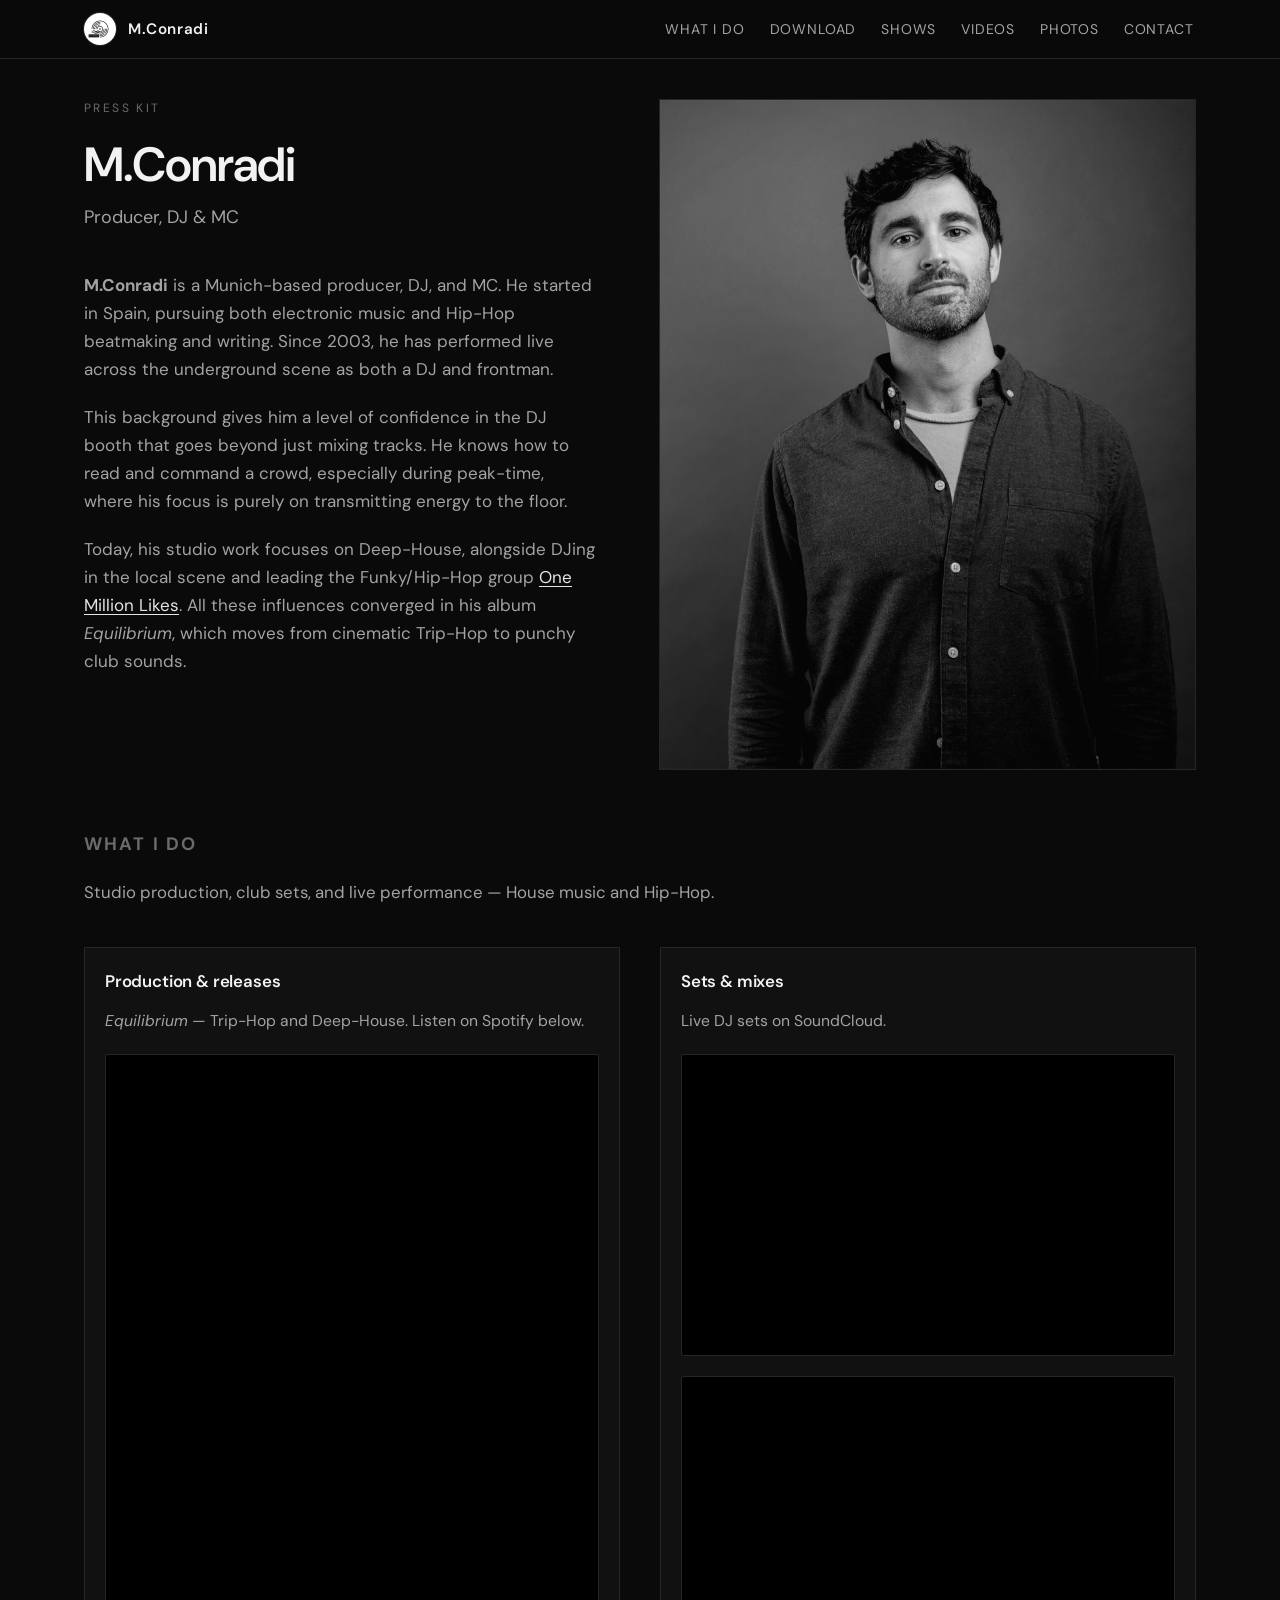
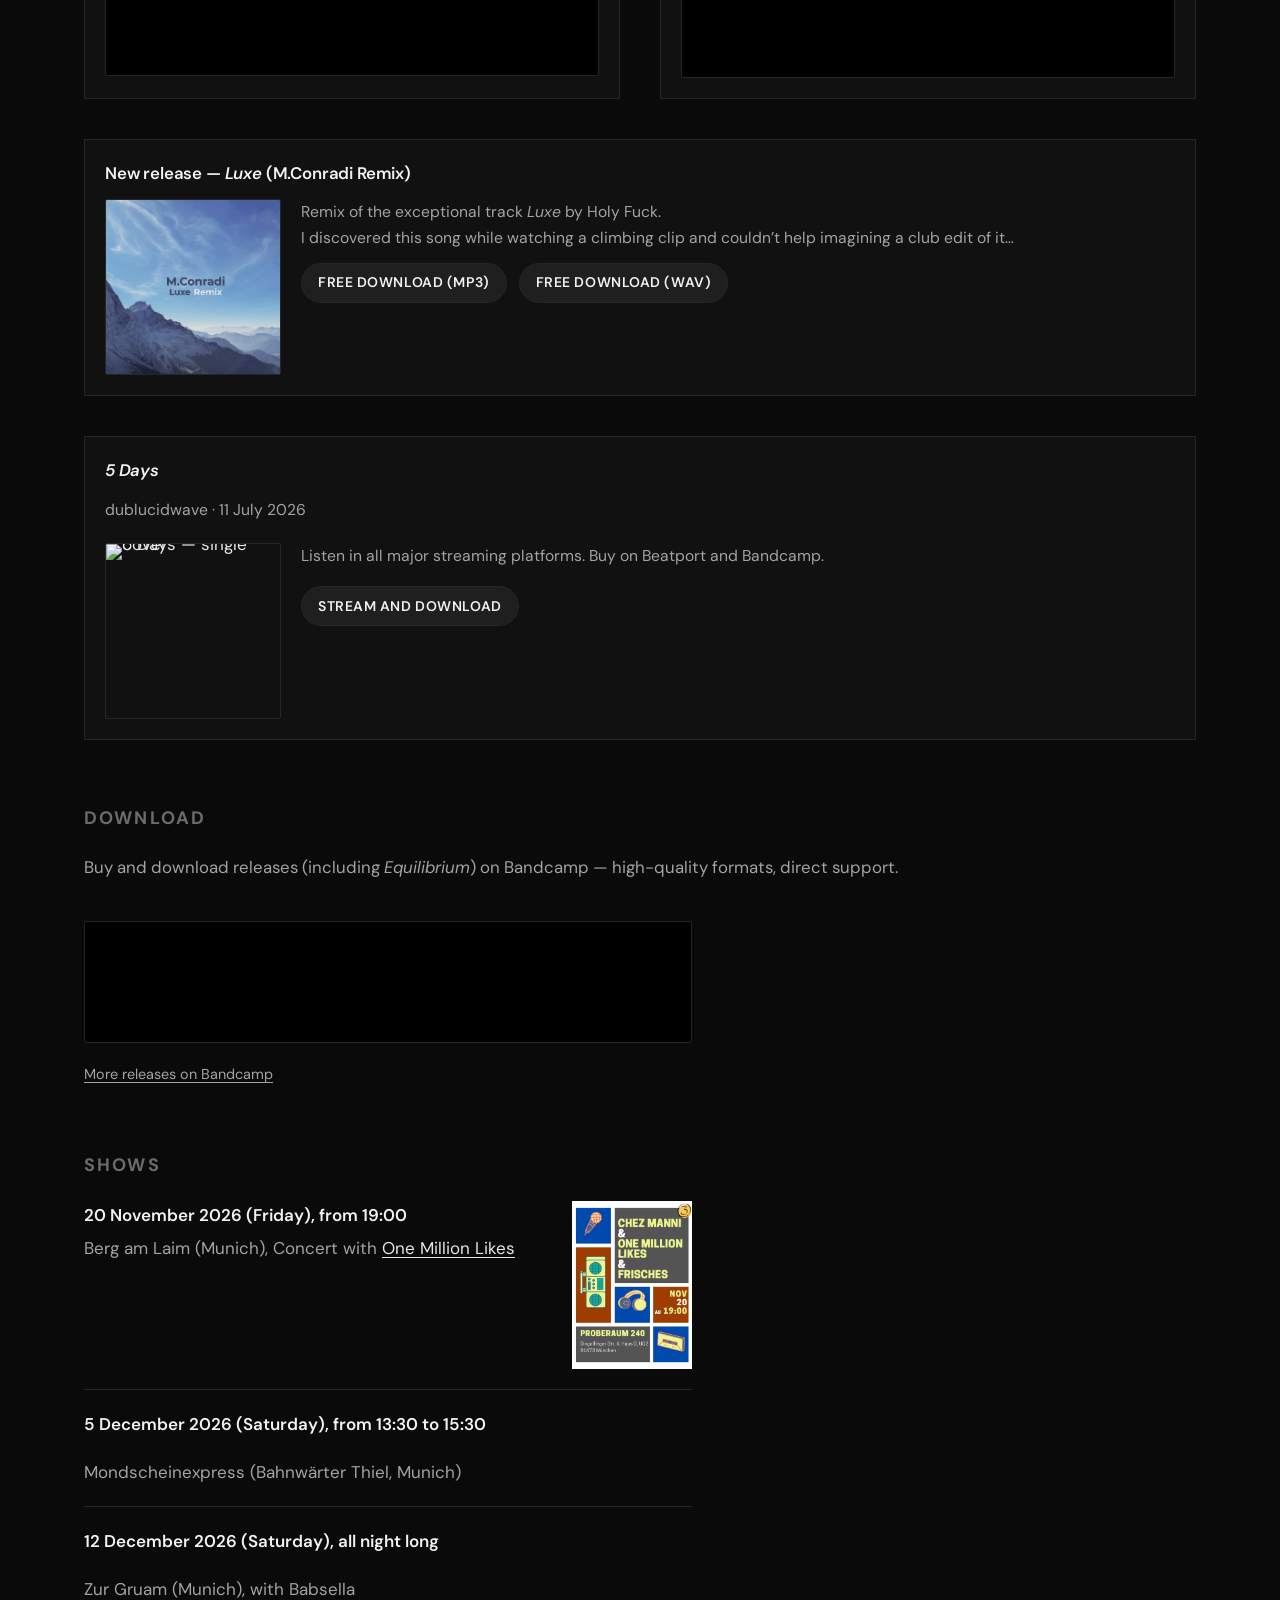
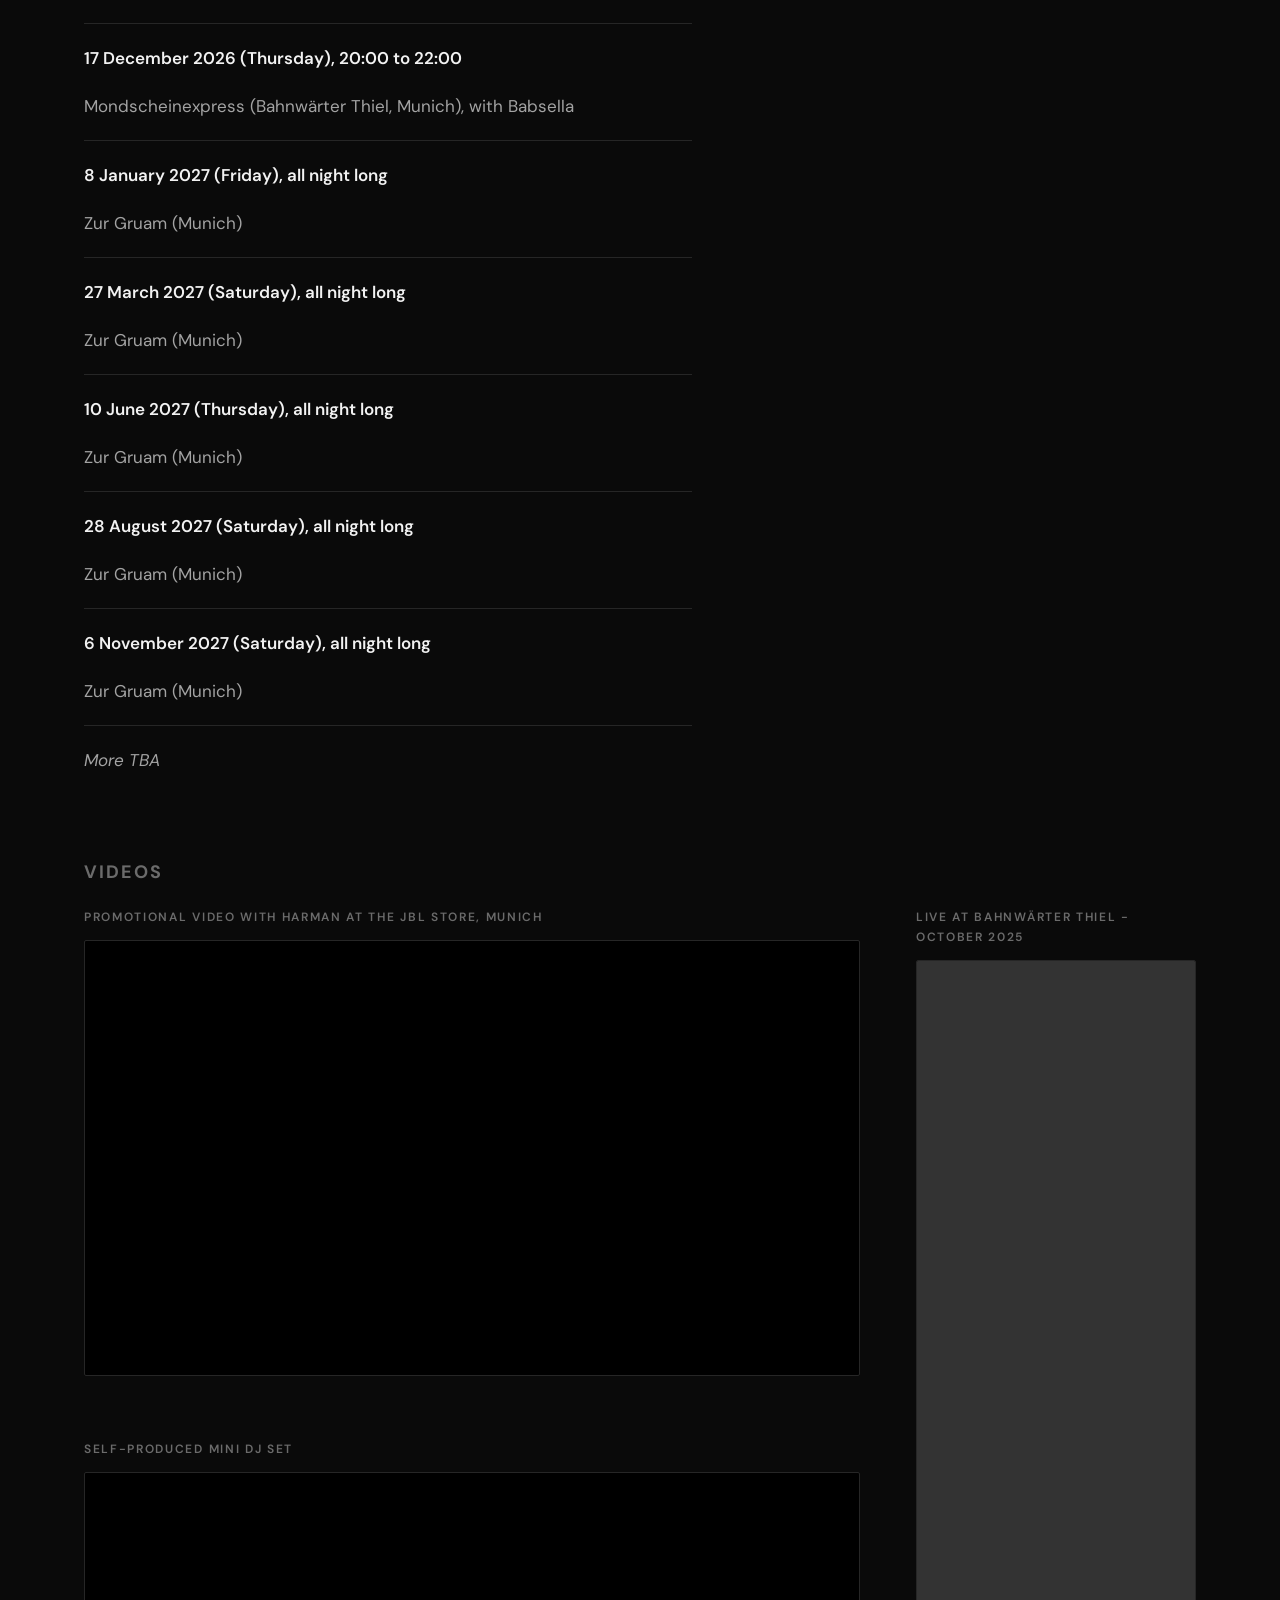
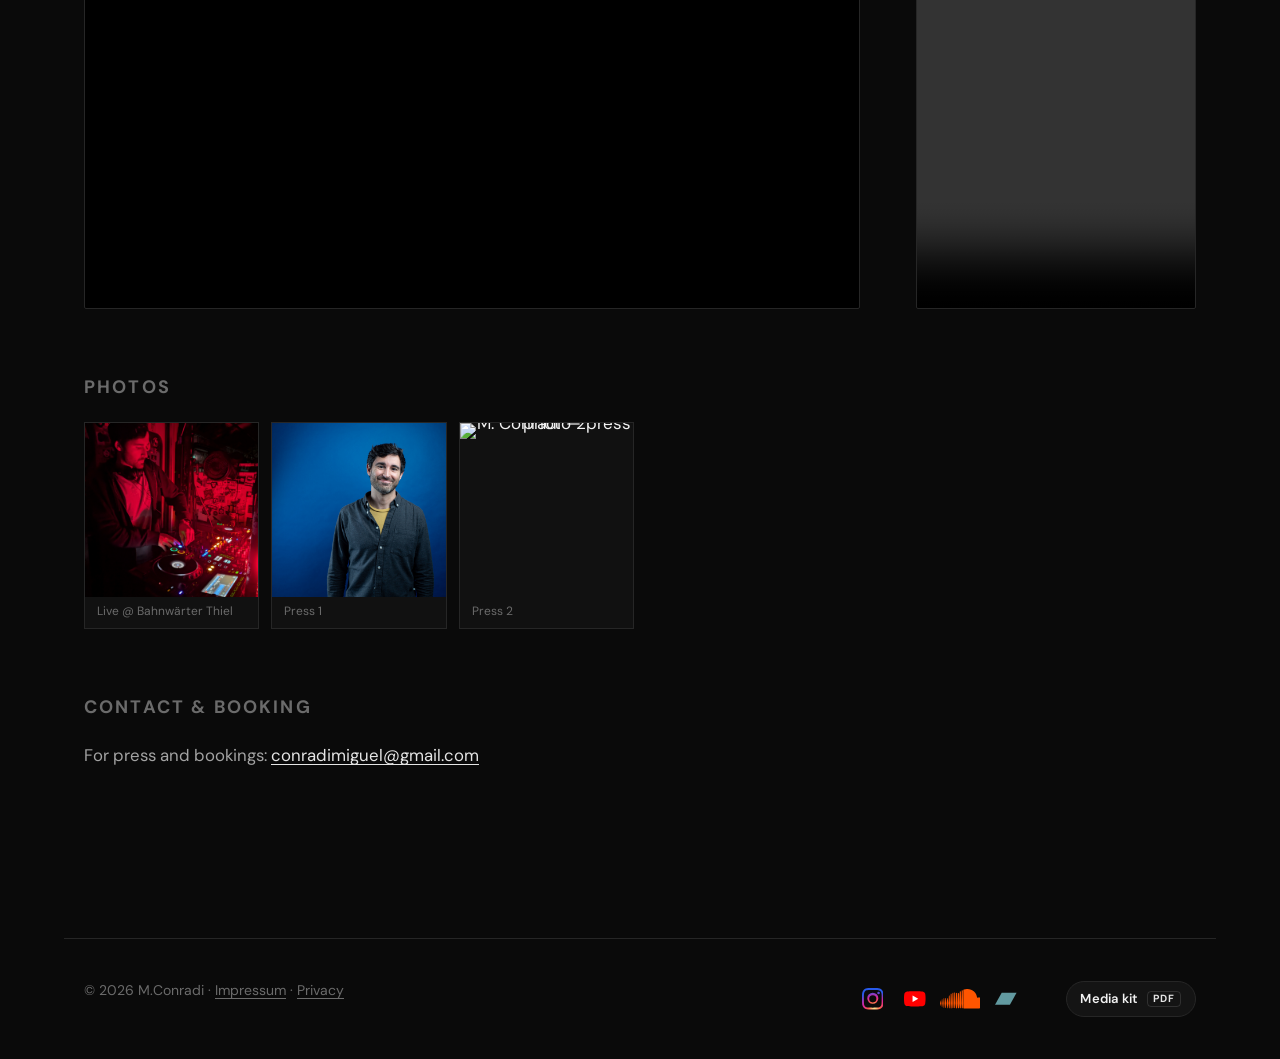
==== commit 7b3ce58b: "Match OML gallery and lightbox so the show flyer works on mobile. Co-authored-by: Cursor <cursoragen" ====
--- a/index.html
+++ b/index.html
@@ -246,8 +246,8 @@
             <time class="show-list__date" datetime="2026-11-20">20 November 2026 (Friday), from 19:00</time>
             <span class="show-list__detail">Berg am Laim (Munich), Concert with <a href="https://onemillionlikes.band/" target="_blank" rel="noopener noreferrer">One Million Likes</a></span>
           </div>
-          <figure class="gallery__item show-list__poster">
-            <button type="button" class="gallery__trigger" aria-label="View flyer: One Million Likes concert, 20 November 2026">
+          <figure class="show-list__poster">
+            <button type="button" class="gallery__thumb" aria-haspopup="dialog" aria-label="Enlarge flyer: One Million Likes concert, 20 November 2026">
               <img
                 src="images/OML_Konzert_20.11.2026.jpeg"
                 width="143"
@@ -341,25 +341,21 @@
     <section id="photos" class="section">
       <h2 class="section__title">Photos</h2>
       <div class="gallery">
-        <!--figure>
-          <img src="images/MC210226__ful-4.jpg" width="800" height="800" alt="M. Conradi — press photo">
-          <figcaption>Studio</figcaption>
-        </figure-->
-        <figure class="gallery__item">
-          <button type="button" class="gallery__trigger" aria-label="View larger: Live @ Bahnwärter Thiel">
-            <img src="images/PXL_20251009_210457825.jpg" width="800" height="800" alt="">
+        <figure class="gallery__figure">
+          <button type="button" class="gallery__thumb" aria-haspopup="dialog" aria-label="Enlarge: Live @ Bahnwärter Thiel">
+            <img src="images/PXL_20251009_210457825.jpg" width="800" height="800" alt="M. Conradi — live @ Bahnwärter Thiel" loading="lazy" decoding="async">
           </button>
           <figcaption>Live @ Bahnwärter Thiel</figcaption>
         </figure>
-        <figure class="gallery__item">
-          <button type="button" class="gallery__trigger" aria-label="View larger: Press 1">
-            <img src="images/MC210226_3.jpg" width="800" height="800" alt="" loading="lazy" decoding="async">
+        <figure class="gallery__figure">
+          <button type="button" class="gallery__thumb" aria-haspopup="dialog" aria-label="Enlarge: Press 1">
+            <img src="images/MC210226_3.jpg" width="800" height="800" alt="M. Conradi — press photo 1" loading="lazy" decoding="async">
           </button>
           <figcaption>Press 1</figcaption>
         </figure>
-        <figure class="gallery__item">
-          <button type="button" class="gallery__trigger" aria-label="View larger: Press 2">
-            <img src="images/MC210226__ful-4.jpg" width="800" height="800" alt="" loading="lazy" decoding="async">
+        <figure class="gallery__figure">
+          <button type="button" class="gallery__thumb" aria-haspopup="dialog" aria-label="Enlarge: Press 2">
+            <img src="images/MC210226__ful-4.jpg" width="800" height="800" alt="M. Conradi — press photo 2" loading="lazy" decoding="async">
           </button>
           <figcaption>Press 2</figcaption>
         </figure>
@@ -422,12 +418,13 @@
     </div>
   </footer>
 
-  <dialog class="lightbox" id="photo-lightbox" aria-labelledby="photo-lightbox-caption">
-    <button type="button" class="lightbox__close" id="photo-lightbox-close" aria-label="Close image">Close</button>
-    <figure class="lightbox__figure">
-      <img class="lightbox__img" id="photo-lightbox-img" width="800" height="800" alt="">
-      <figcaption class="lightbox__caption" id="photo-lightbox-caption"></figcaption>
-    </figure>
+  <dialog class="lightbox" id="photo-lightbox" aria-labelledby="lightbox-heading">
+    <div class="lightbox__scrim" tabindex="-1" aria-hidden="true"></div>
+    <h2 id="lightbox-heading" class="sr-only">Enlarged photo</h2>
+    <button type="button" class="lightbox__close" aria-label="Close">
+      <span aria-hidden="true">×</span>
+    </button>
+    <img class="lightbox__img" src="" alt="">
   </dialog>
 
   <script>
@@ -448,45 +445,27 @@
 
     (function () {
       var dialog = document.getElementById("photo-lightbox");
-      var dialogImg = document.getElementById("photo-lightbox-img");
-      var dialogCaption = document.getElementById("photo-lightbox-caption");
-      var closeBtn = document.getElementById("photo-lightbox-close");
-      if (!dialog || !dialogImg || !dialogCaption || !closeBtn) return;
-
-      function openLightbox(trigger) {
-        var figure = trigger.closest(".gallery__item");
-        if (!figure) return;
-        var thumb = trigger.querySelector("img");
-        var caption = figure.querySelector("figcaption");
-        if (!thumb) return;
-        dialogImg.src = thumb.src;
-        dialogImg.alt = (caption && caption.textContent.trim()) || trigger.getAttribute("aria-label") || "";
-        dialogCaption.textContent = caption ? caption.textContent.trim() : "";
-        dialog.showModal();
-        closeBtn.focus();
-      }
-
-      function closeLightbox() {
-        if (!dialog.open) return;
-        dialog.close();
-        dialogImg.removeAttribute("src");
-      }
-
-      document.querySelectorAll(".gallery__trigger").forEach(function (btn) {
+      if (!dialog || typeof dialog.showModal !== "function") return;
+      var lbImg = dialog.querySelector(".lightbox__img");
+      var closeBtn = dialog.querySelector(".lightbox__close");
+      document.querySelectorAll(".gallery__thumb").forEach(function (btn) {
         btn.addEventListener("click", function () {
-          openLightbox(btn);
+          var thumb = btn.querySelector("img");
+          if (!thumb) return;
+          lbImg.src = thumb.currentSrc || thumb.src;
+          lbImg.alt = thumb.getAttribute("alt") || "";
+          dialog.showModal();
         });
       });
-
+      function closeLightbox() {
+        dialog.close();
+      }
       closeBtn.addEventListener("click", closeLightbox);
-
-      dialog.addEventListener("click", function (event) {
-        if (event.target === dialog) closeLightbox();
-      });
-
+      var scrim = dialog.querySelector(".lightbox__scrim");
+      if (scrim) scrim.addEventListener("click", closeLightbox);
       dialog.addEventListener("close", function () {
-        dialogImg.removeAttribute("src");
-        dialogCaption.textContent = "";
+        lbImg.removeAttribute("src");
+        lbImg.alt = "";
       });
     })();
   </script>
--- a/css/styles.css
+++ b/css/styles.css
@@ -353,7 +353,34 @@
   display: flex;
   flex-direction: column;
   gap: var(--space-xs);
-  min-width: 0;
+}
+
+.show-list__poster {
+  width: 7.5rem;
+  margin: 0;
+  flex-shrink: 0;
+  align-self: start;
+}
+
+.show-list__poster .gallery__thumb {
+  width: 7.5rem;
+  cursor: zoom-in;
+}
+
+.show-list__poster .gallery__thumb img {
+  aspect-ratio: 143 / 200;
+  width: 7.5rem;
+  height: auto;
+  object-fit: contain;
+  background: #1a1a1a;
+}
+
+@media (max-width: 420px) {
+  .show-list__poster,
+  .show-list__poster .gallery__thumb,
+  .show-list__poster .gallery__thumb img {
+    width: 6rem;
+  }
 }
 
 .grid-2 {
@@ -676,69 +703,36 @@
   margin-top: var(--space-md);
 }
 
-.gallery__item {
+.gallery .gallery__figure {
   margin: 0;
   border: 1px solid var(--border);
   overflow: hidden;
   background: var(--bg-elevated);
 }
 
-.gallery__trigger {
+.gallery__thumb {
   display: block;
   width: 100%;
   margin: 0;
   padding: 0;
   border: 0;
-  background: transparent;
+  background: none;
   cursor: zoom-in;
+  font: inherit;
+  color: inherit;
   line-height: 0;
-  color: inherit;
-  transition: filter 0.15s ease;
-}
-
-.gallery__trigger:hover {
-  filter: brightness(1.08);
-}
-
-.gallery__trigger:focus-visible {
+}
+
+.gallery__thumb:focus-visible {
   outline: 2px solid var(--accent);
   outline-offset: 2px;
 }
 
-.gallery__trigger img {
+.gallery img {
   width: 100%;
   aspect-ratio: 1;
   object-fit: cover;
   display: block;
-  pointer-events: none;
-}
-
-/* Concert flyer in Shows — keep after .gallery__trigger img so portrait isn’t forced square */
-.show-list__poster {
-  width: 7.5rem;
-  margin: 0;
-  flex-shrink: 0;
-  align-self: start;
-}
-
-.show-list__poster .gallery__trigger {
-  width: 7.5rem;
-}
-
-.show-list__poster .gallery__trigger img {
-  aspect-ratio: 143 / 200;
-  width: 7.5rem;
-  height: auto;
-  object-fit: contain;
-  background: #1a1a1a;
-}
-
-@media (max-width: 420px) {
-  .show-list__poster,
-  .show-list__poster .gallery__trigger,
-  .show-list__poster .gallery__trigger img {
-    width: 6rem;
-  }
 }
 
 .gallery figcaption {
@@ -747,68 +741,87 @@
   color: var(--text-faint);
 }
 
-/* Photo lightbox */
-.lightbox {
-  margin: auto;
-  padding: var(--space-md);
-  padding-top: var(--space-lg);
+.lightbox:not([open]) {
+  display: none;
+}
+
+.lightbox[open] {
+  position: fixed;
+  inset: 0;
+  margin: 0;
+  padding: max(3.5rem, env(safe-area-inset-top, 0))
+    max(1rem, env(safe-area-inset-right, 0))
+    max(1rem, env(safe-area-inset-bottom, 0))
+    max(1rem, env(safe-area-inset-left, 0));
+  max-width: none;
+  max-height: none;
+  width: auto;
+  height: auto;
+  border: none;
+  background: transparent;
+  display: flex;
+  align-items: center;
+  justify-content: center;
+  box-sizing: border-box;
+  overflow: auto;
+  overscroll-behavior: contain;
+}
+
+.lightbox[open]::backdrop {
+  background: rgba(0, 0, 0, 0.88);
+}
+
+.lightbox__scrim {
+  position: absolute;
+  inset: 0;
+  z-index: 0;
+  cursor: zoom-out;
+}
+
+.lightbox__img {
+  position: relative;
+  z-index: 1;
+  max-width: min(96vw, 1400px);
+  max-height: min(88vh, 1200px);
+  max-height: min(88dvh, 1200px);
+  width: auto;
+  height: auto;
+  object-fit: contain;
+  border-radius: 2px;
+  box-shadow: 0 0 0 1px rgba(255, 255, 255, 0.08);
+}
+
+.lightbox__close {
+  position: absolute;
+  top: max(0.75rem, env(safe-area-inset-top, 0));
+  right: max(0.75rem, env(safe-area-inset-right, 0));
+  z-index: 2;
+  display: flex;
+  align-items: center;
+  justify-content: center;
+  width: 2.75rem;
+  height: 2.75rem;
+  margin: 0;
+  padding: 0;
   border: 1px solid var(--border);
-  border-radius: 4px;
-  max-width: min(96vw, 56rem);
-  max-height: 92vh;
-  max-height: 92dvh;
-  overflow: auto;
-  color: var(--text);
-  background: var(--bg-elevated);
-}
-
-.lightbox::backdrop {
-  background: rgba(0, 0, 0, 0.88);
-}
-
-.lightbox__close {
-  position: sticky;
-  top: 0;
-  z-index: 1;
-  display: block;
-  margin-left: auto;
-  margin-bottom: var(--space-sm);
-  padding: 0.4rem 0.85rem;
   border-radius: 9999px;
-  border: 1px solid var(--border);
-  background: rgba(255, 255, 255, 0.06);
-  color: var(--text);
-  font-family: var(--font);
-  font-weight: 600;
-  font-size: 0.8125rem;
-  letter-spacing: 0.04em;
-  text-transform: uppercase;
+  background: rgba(20, 20, 20, 0.92);
+  color: var(--text);
+  font-size: 1.75rem;
+  font-weight: 300;
+  line-height: 1;
   cursor: pointer;
   transition: border-color 0.15s ease, background 0.15s ease;
 }
 
 .lightbox__close:hover {
   border-color: var(--accent);
-  background: rgba(255, 255, 255, 0.1);
-}
-
-.lightbox__figure {
-  margin: 0;
-}
-
-.lightbox__img {
-  display: block;
-  width: 100%;
-  max-height: min(78vh, 78dvh);
-  margin: 0 auto;
-  object-fit: contain;
-}
-
-.lightbox__caption {
-  margin-top: var(--space-sm);
-  text-align: center;
-  font-size: 0.9rem;
-  color: var(--text-muted);
+  background: rgba(30, 30, 30, 0.95);
+}
+
+.lightbox__close:focus-visible {
+  outline: 2px solid var(--accent);
+  outline-offset: 2px;
 }
 
 .site-footer {
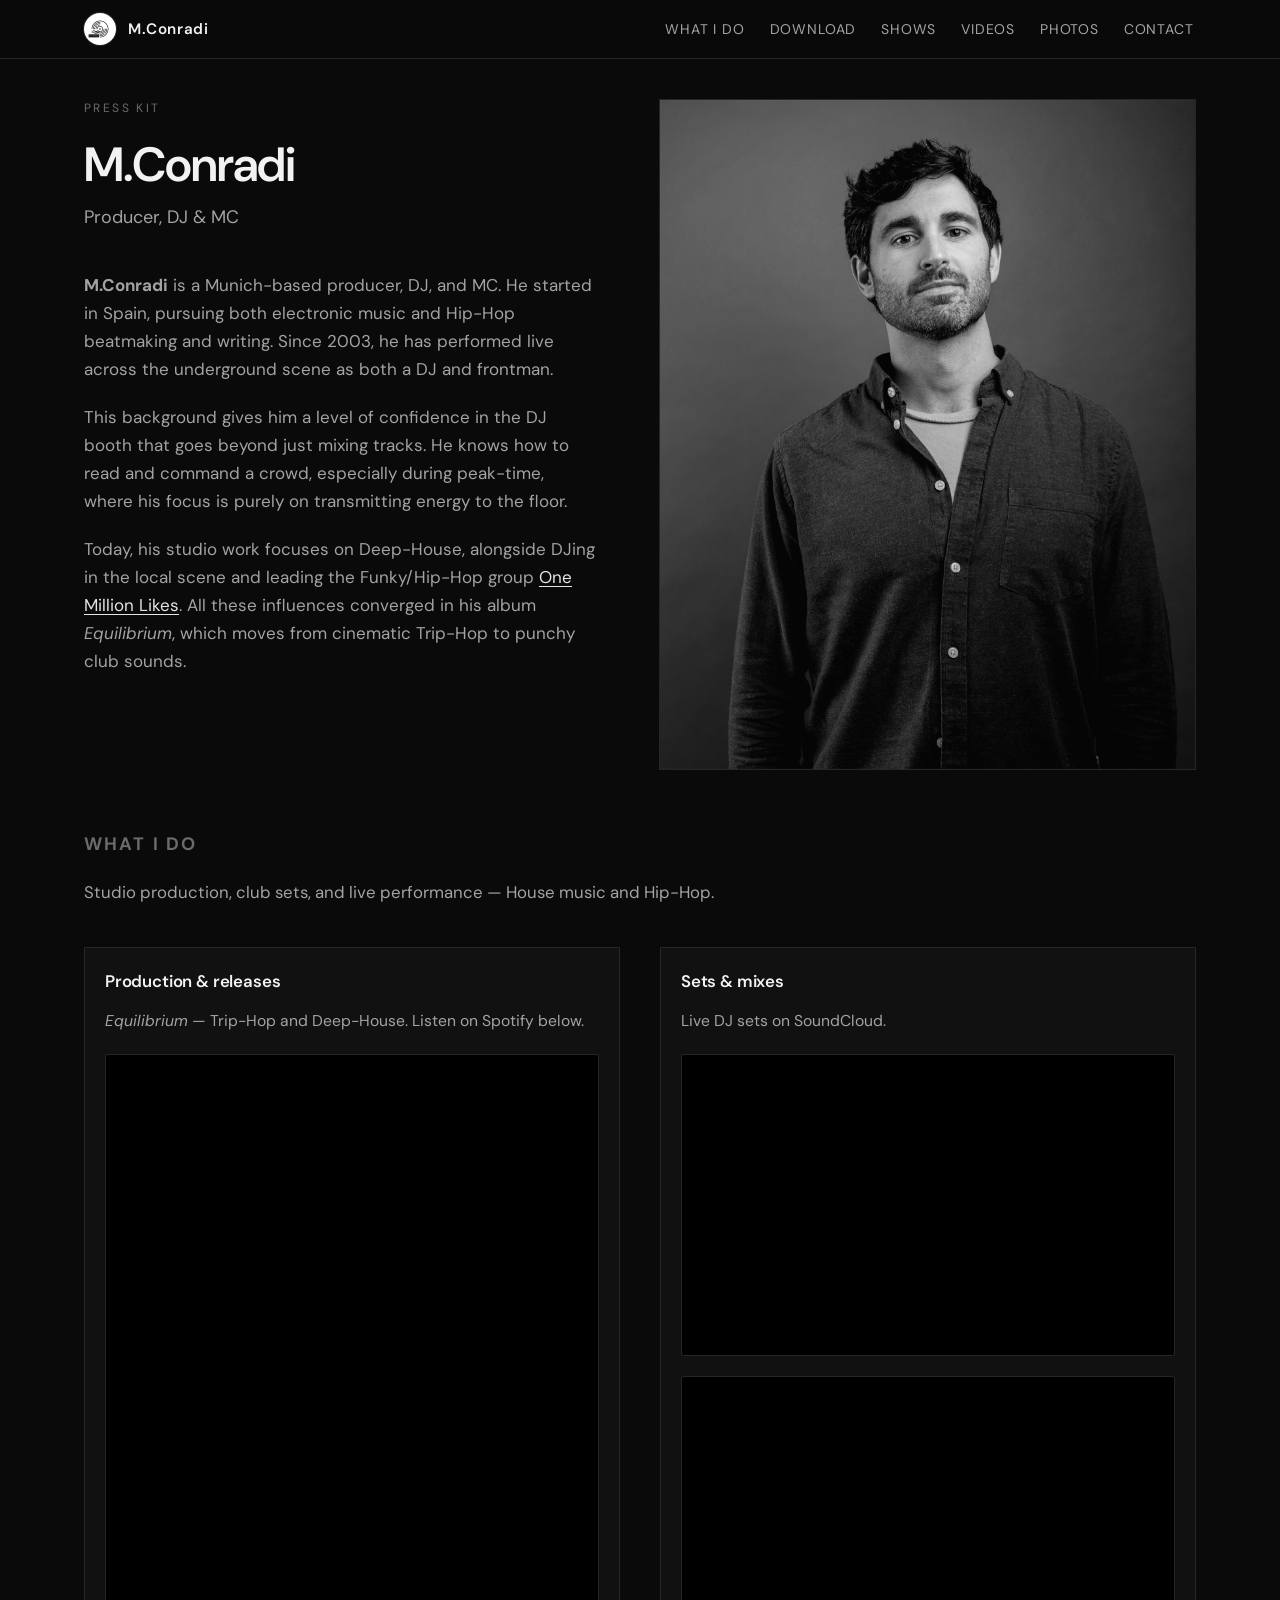
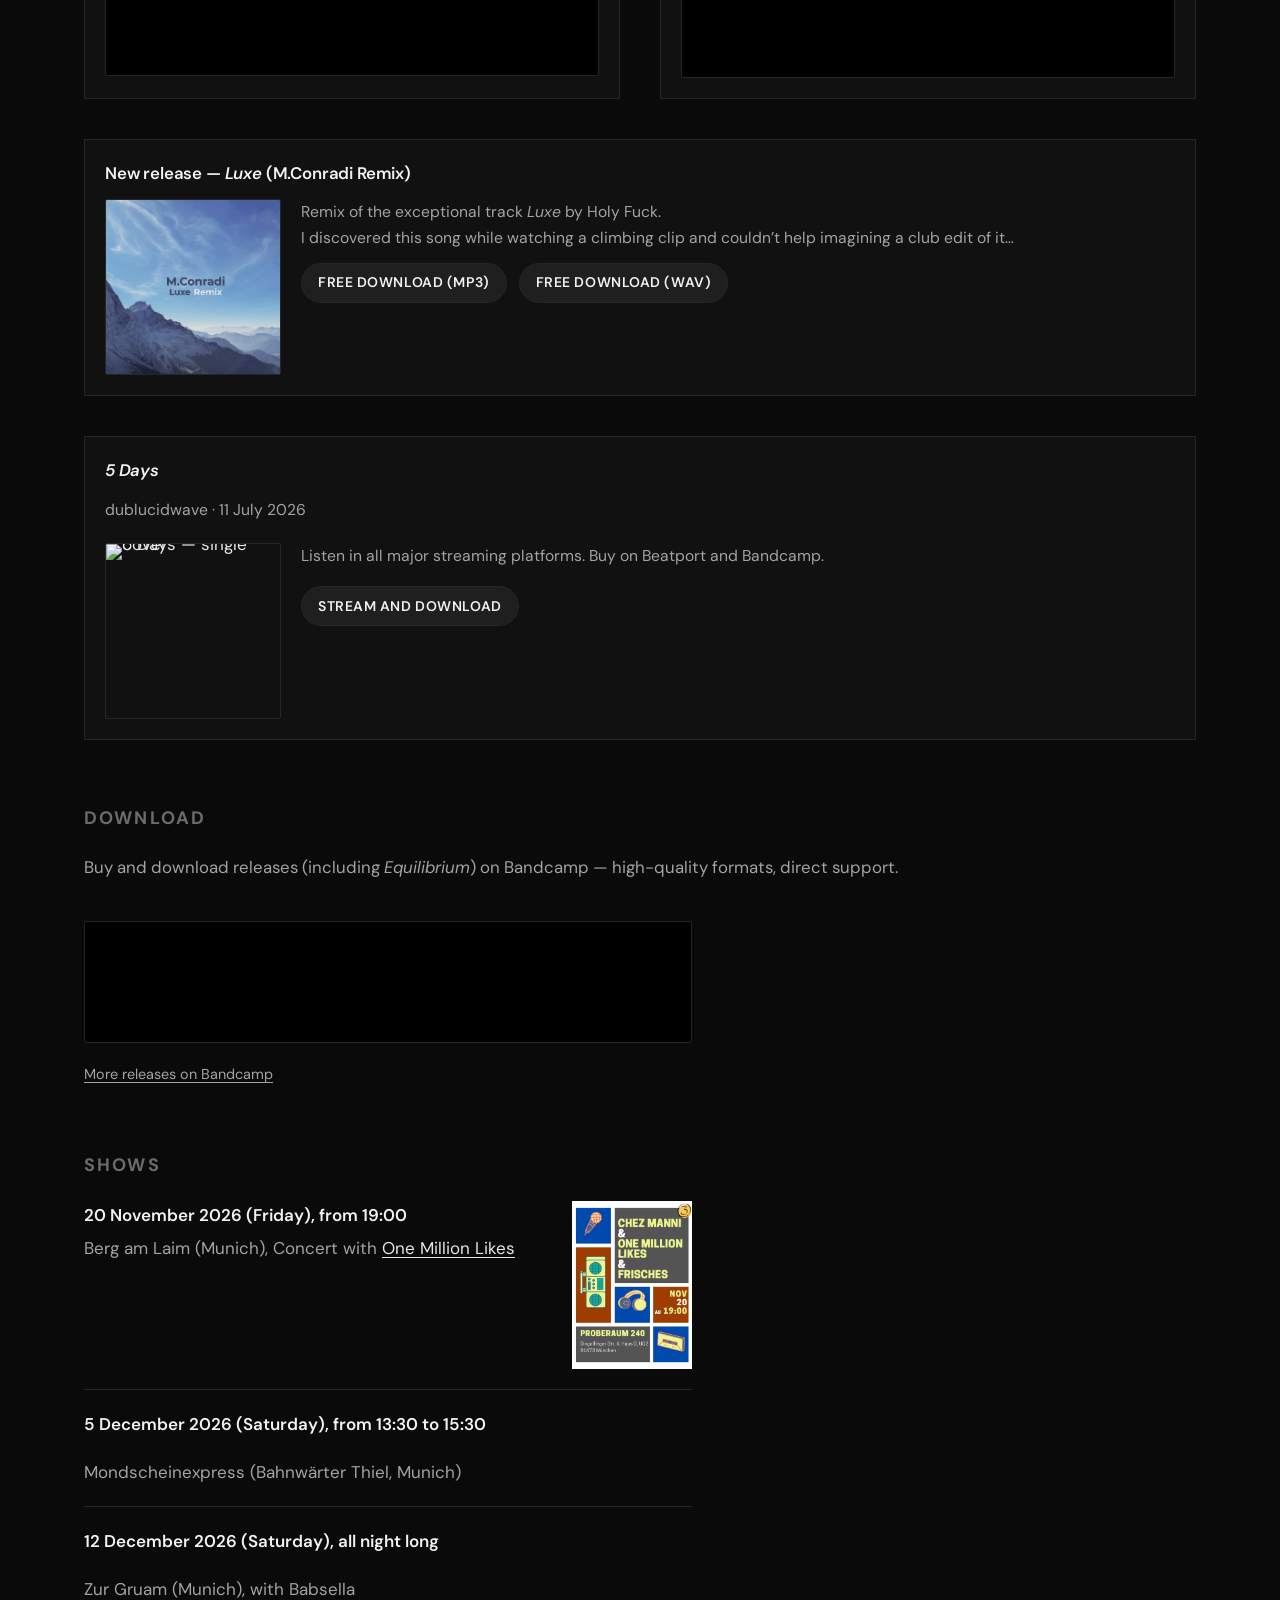
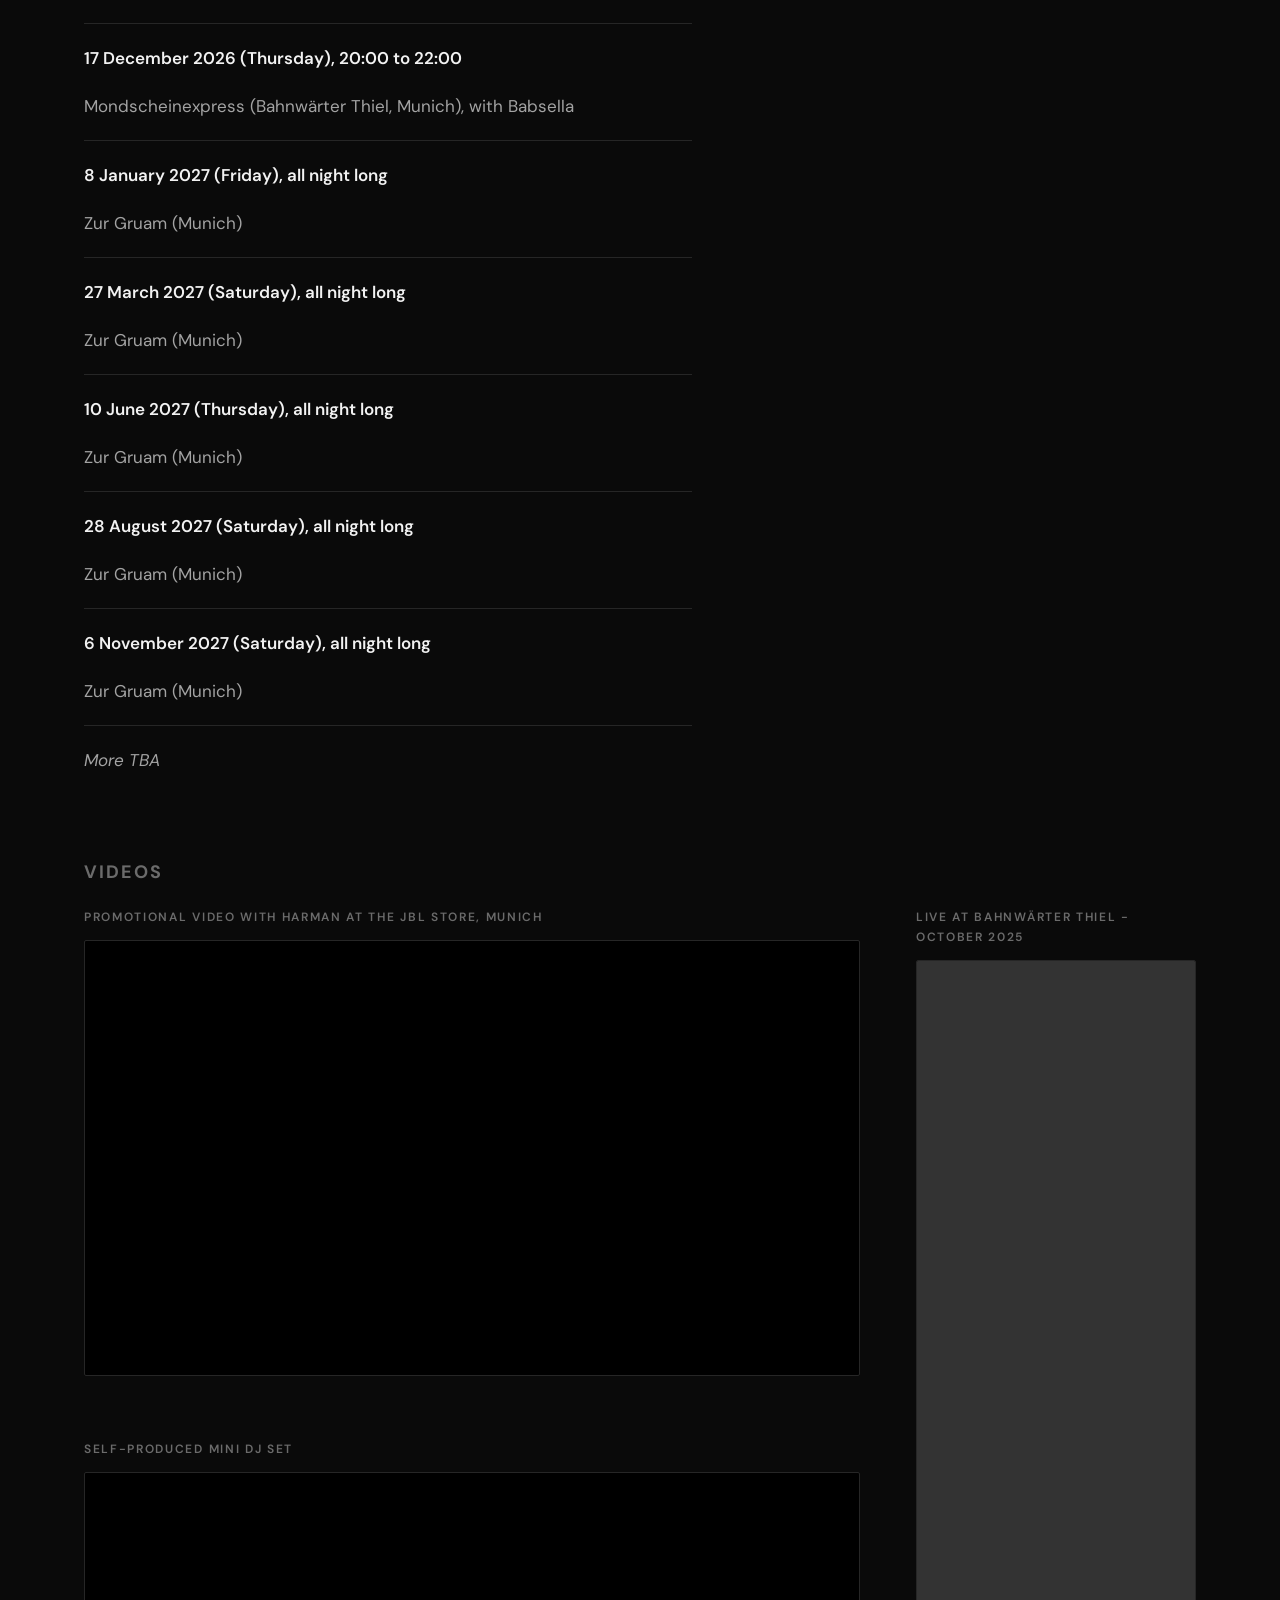
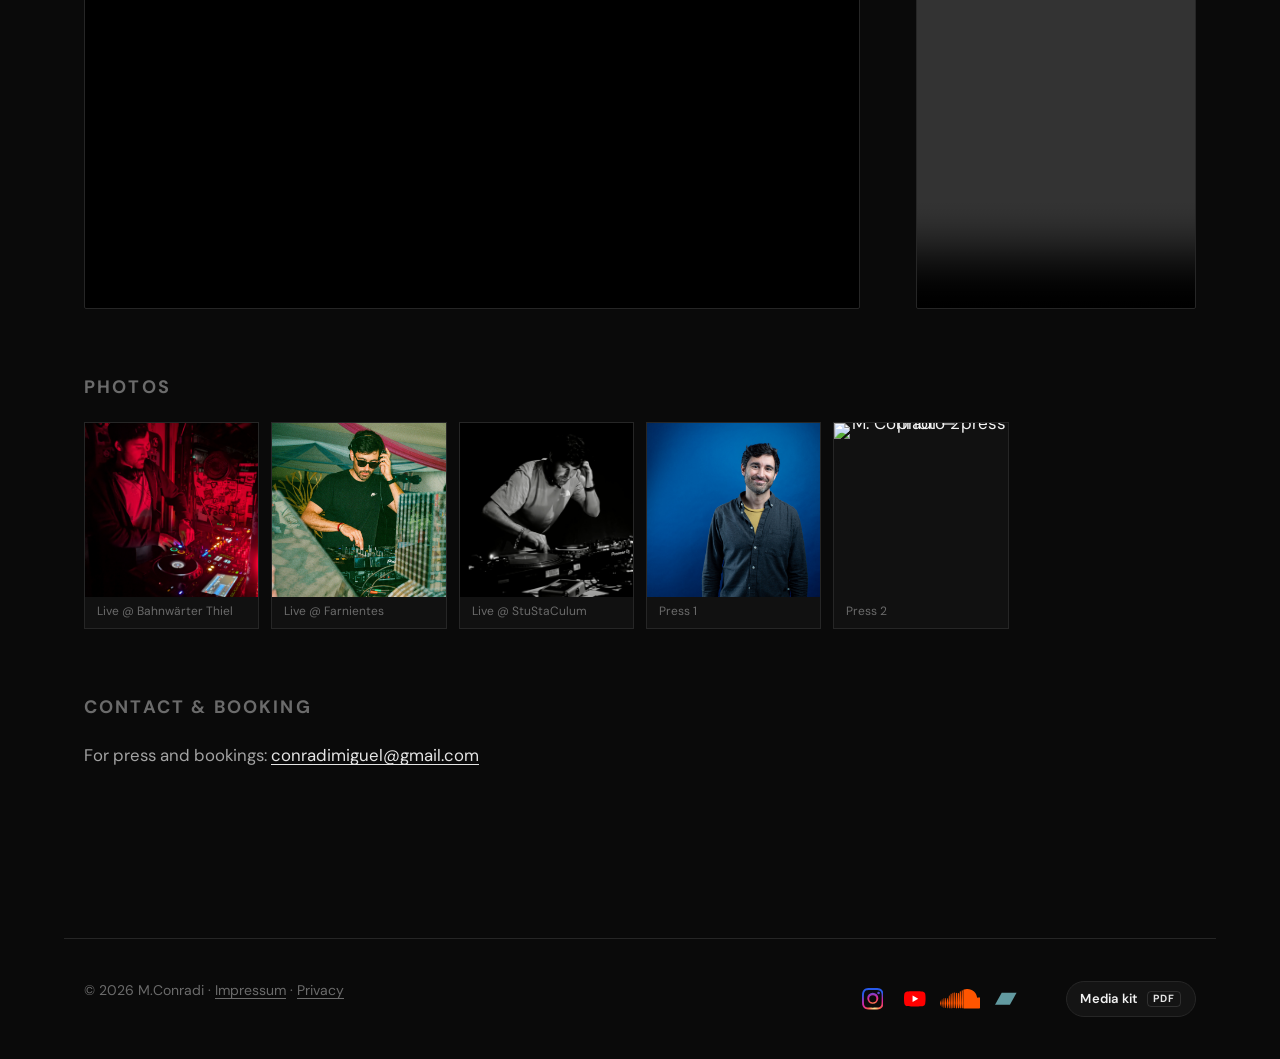
==== commit cfa2c69c: "Add Farnientes and StuStaCulum live photos to the gallery. Co-authored-by: Cursor <cursoragent@curso" ====
--- a/index.html
+++ b/index.html
@@ -348,6 +348,18 @@
           <figcaption>Live @ Bahnwärter Thiel</figcaption>
         </figure>
         <figure class="gallery__figure">
+          <button type="button" class="gallery__thumb" aria-haspopup="dialog" aria-label="Enlarge: Live @ Farnientes 2026">
+            <img src="images/Live_at_Farnientes_2026.jpg" width="800" height="800" alt="M. Conradi — live at Farnientes 2026" loading="lazy" decoding="async">
+          </button>
+          <figcaption>Live @ Farnientes</figcaption>
+        </figure>
+        <figure class="gallery__figure">
+          <button type="button" class="gallery__thumb" aria-haspopup="dialog" aria-label="Enlarge: Live @ StuStaCulum 2026">
+            <img src="images/Live_at_StuStaCulum_2026.jpg" width="800" height="800" alt="M. Conradi — live at StuStaCulum 2026" loading="lazy" decoding="async">
+          </button>
+          <figcaption>Live @ StuStaCulum</figcaption>
+        </figure>
+        <figure class="gallery__figure">
           <button type="button" class="gallery__thumb" aria-haspopup="dialog" aria-label="Enlarge: Press 1">
             <img src="images/MC210226_3.jpg" width="800" height="800" alt="M. Conradi — press photo 1" loading="lazy" decoding="async">
           </button>
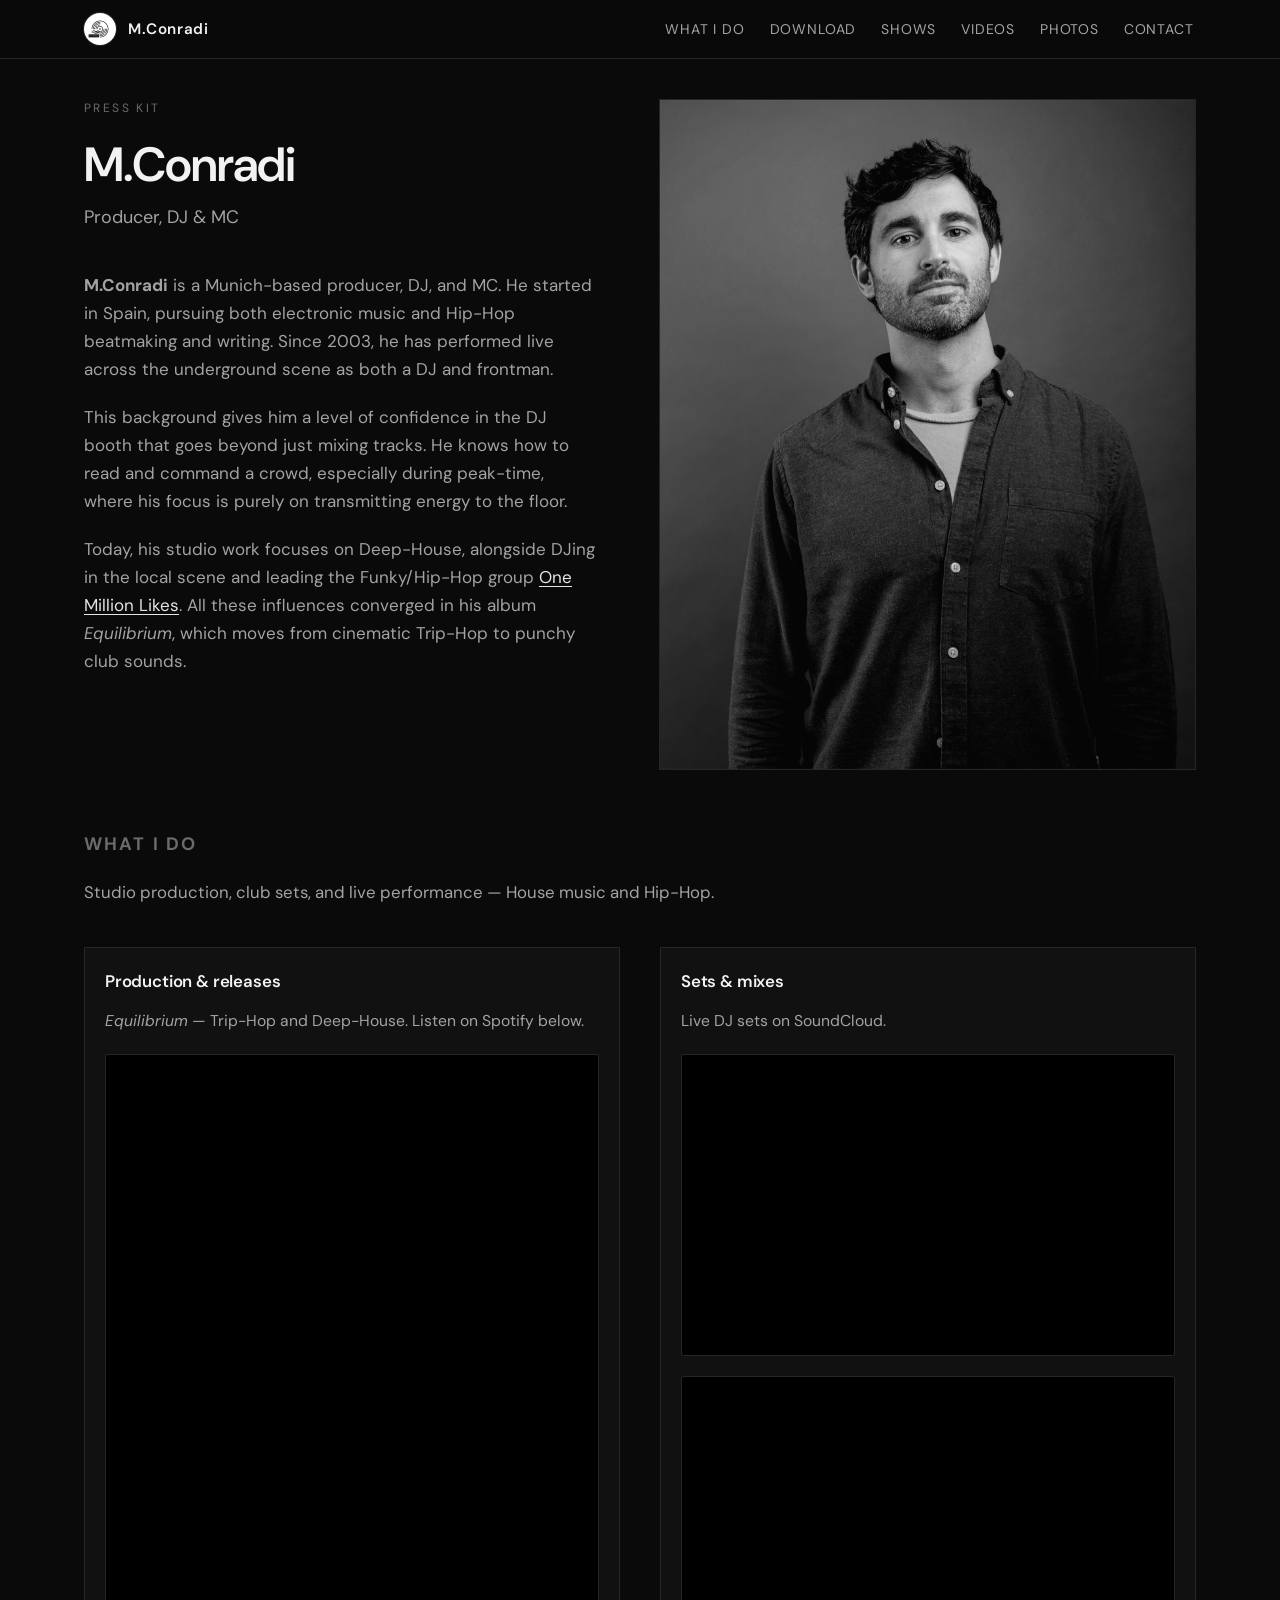
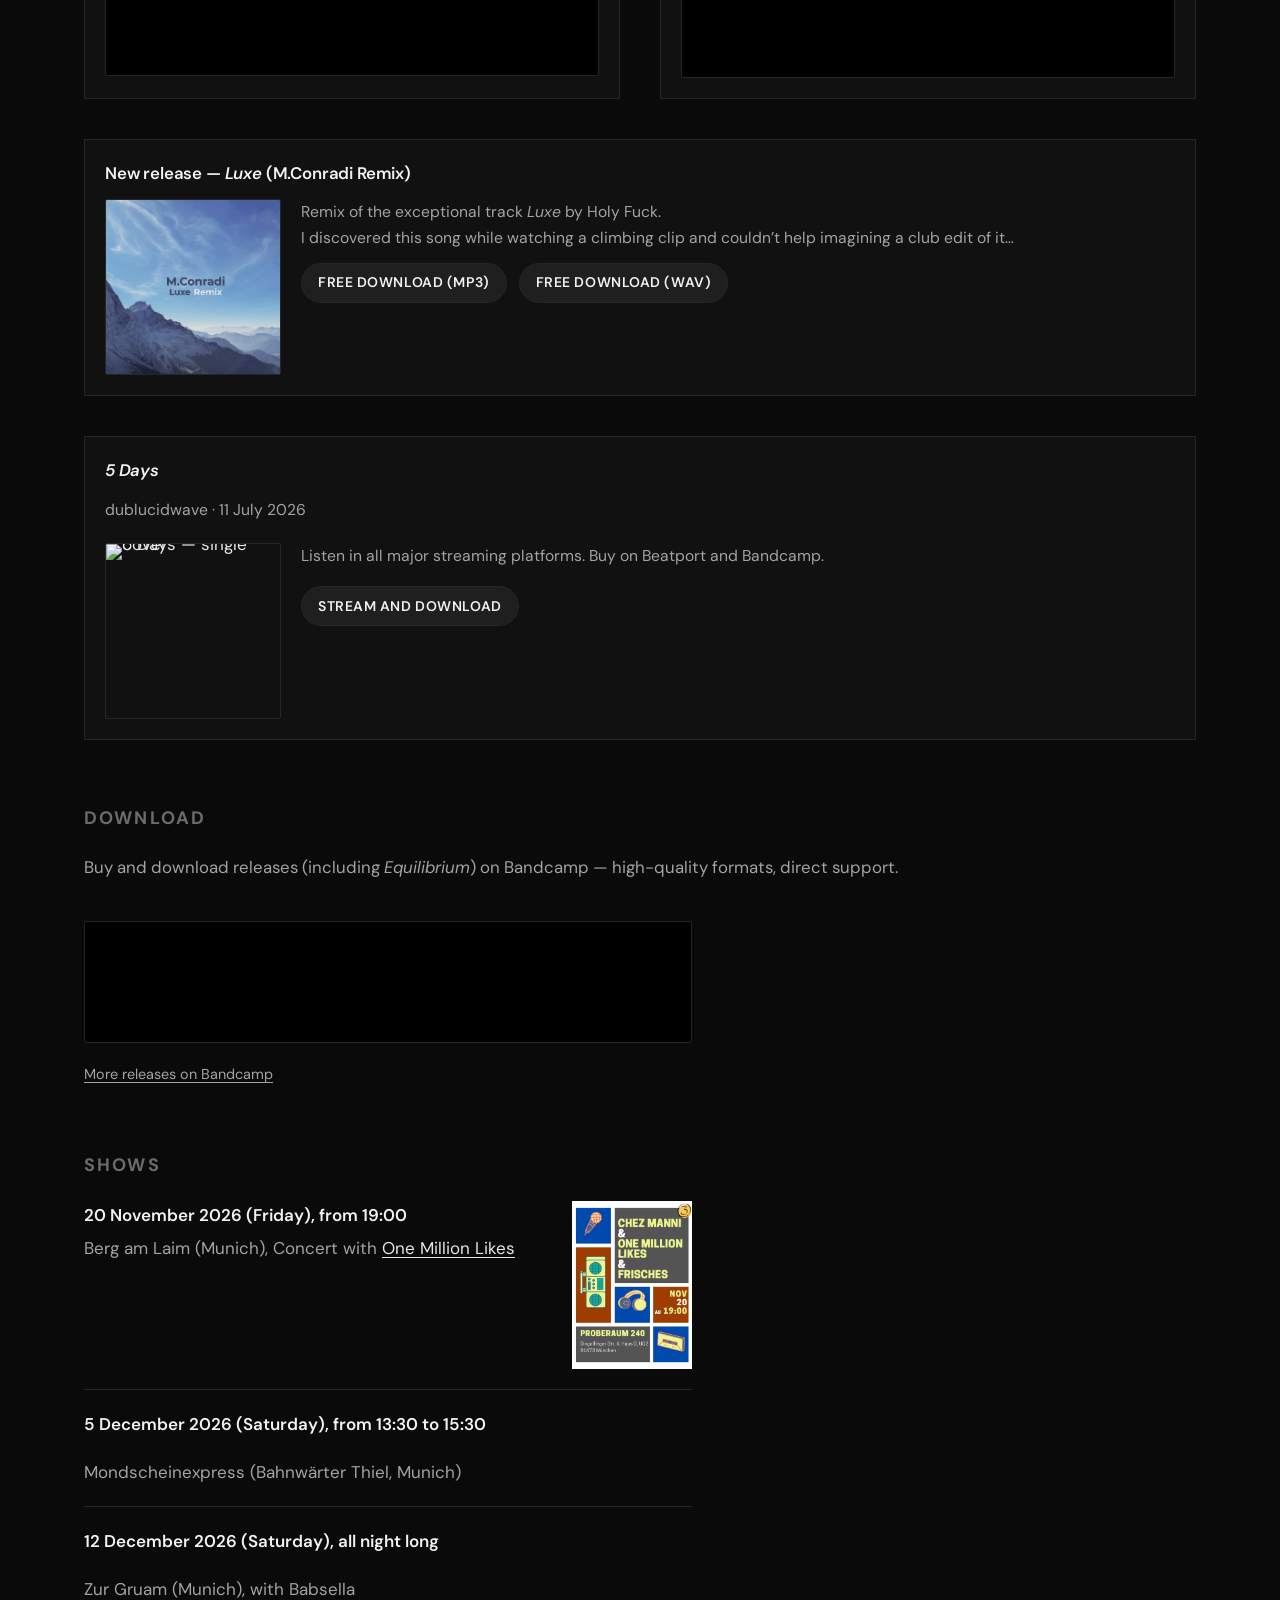
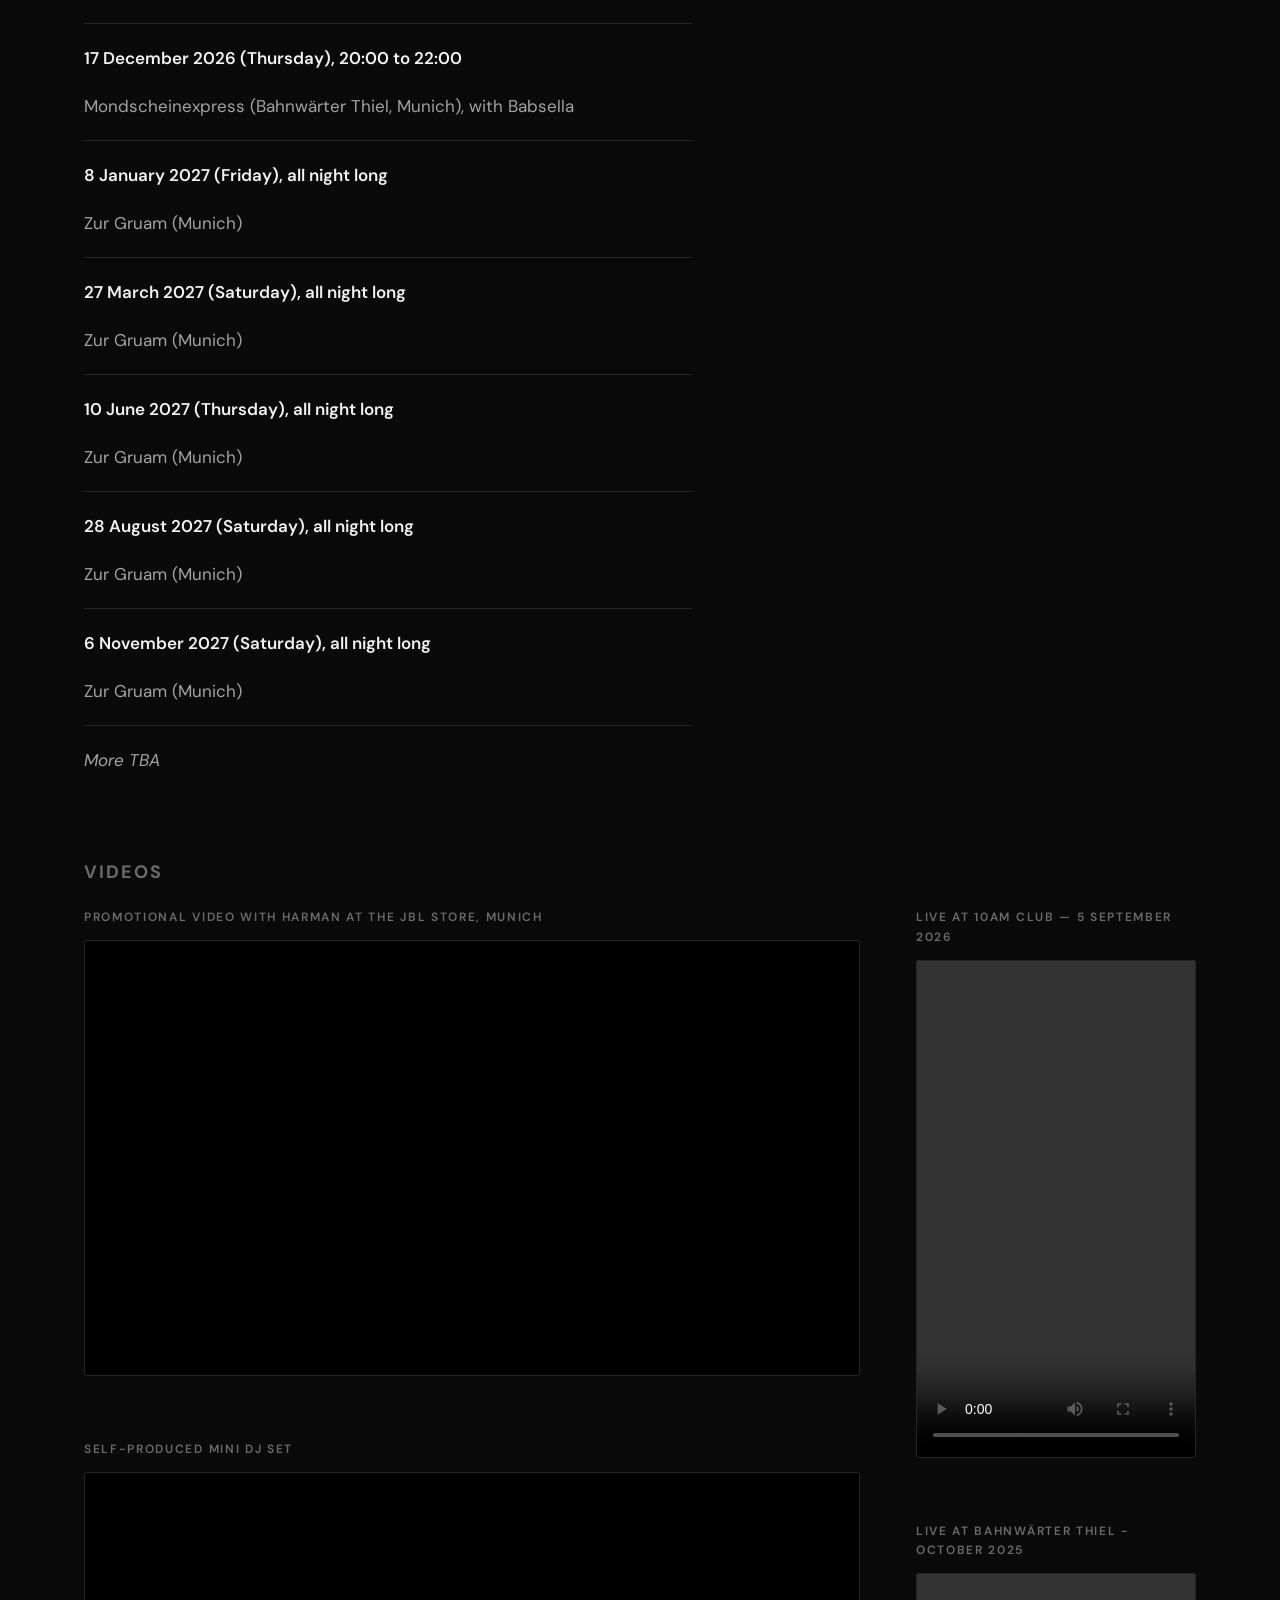
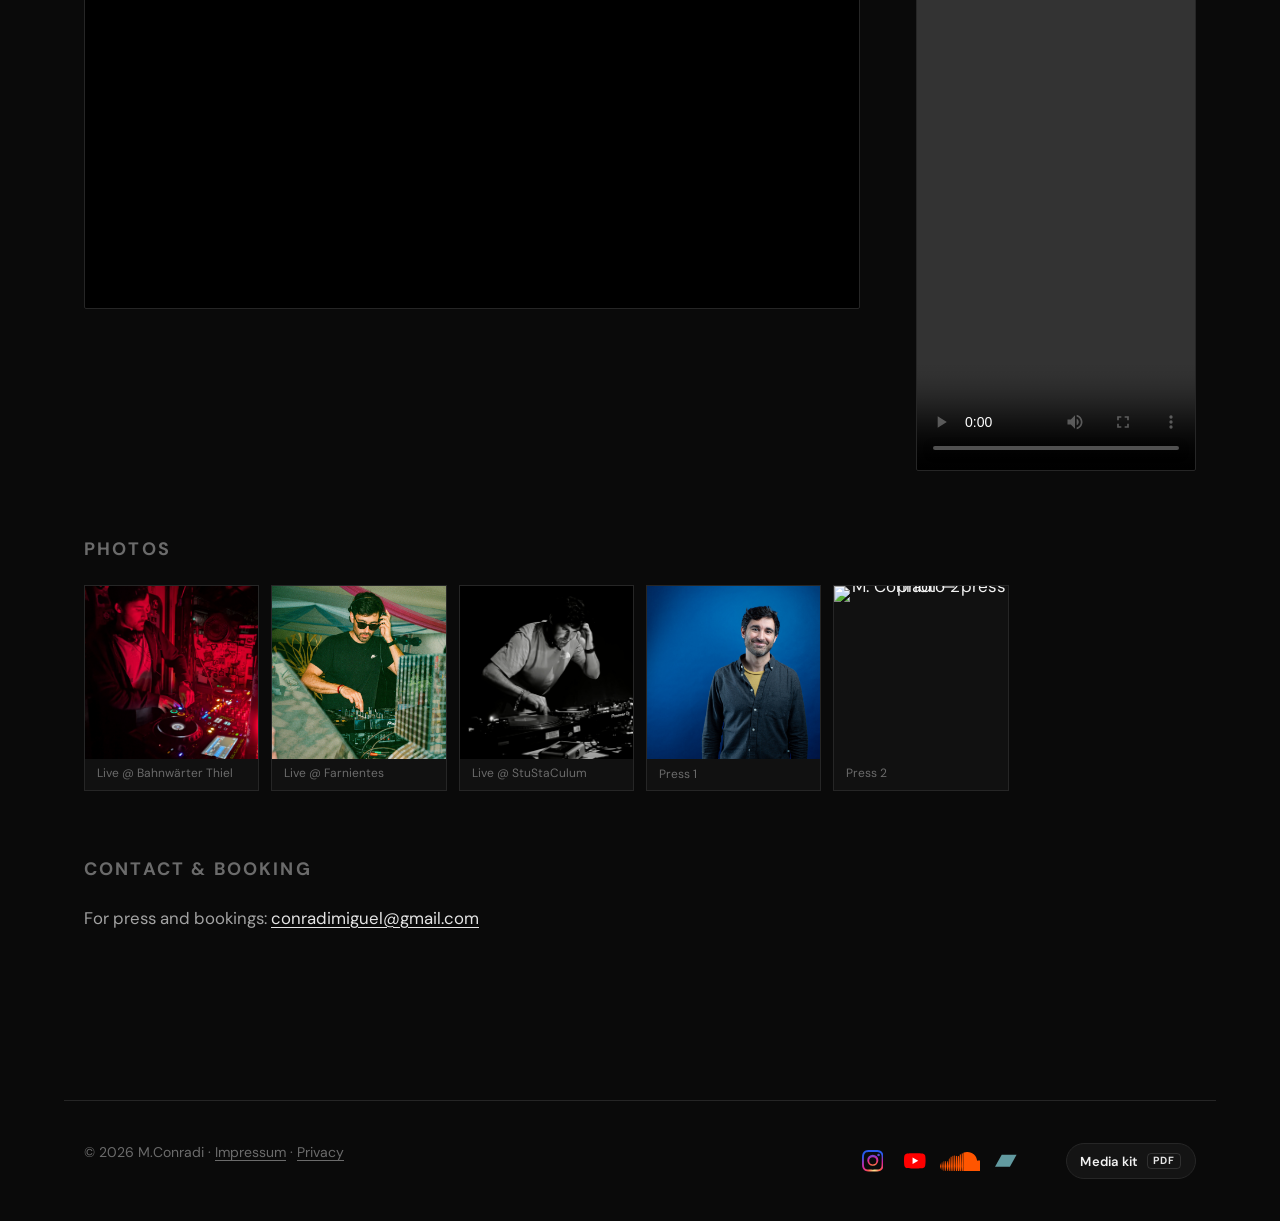
==== commit e39a6e95: "Add 10AM Club live video to the Videos section. Co-authored-by: Cursor <cursoragent@cursor.com>" ====
--- a/index.html
+++ b/index.html
@@ -327,14 +327,24 @@
             </div>
           </figure>
         </div>
-        <figure class="video-item">
-          <figcaption class="video-item__caption">Live at Bahnwärter Thiel - October 2025</figcaption>
-          <div class="video-panel video-panel--portrait">
-            <video controls playsinline preload="metadata" title="Live at Bahnwärter Thiel - October 2025">
-              <source src="images/PXL_20251009_223416857.TS.mp4" type="video/mp4">
-            </video>
-          </div>
-        </figure>
+        <div class="video-grid__portrait-stack">
+          <figure class="video-item">
+            <figcaption class="video-item__caption">Live at 10AM Club — 5 September 2026</figcaption>
+            <div class="video-panel video-panel--portrait">
+              <video controls playsinline preload="metadata" title="Live at 10AM Club — 5 September 2026">
+                <source src="images/10AM_Club_05.09.2026.mp4" type="video/mp4">
+              </video>
+            </div>
+          </figure>
+          <figure class="video-item">
+            <figcaption class="video-item__caption">Live at Bahnwärter Thiel - October 2025</figcaption>
+            <div class="video-panel video-panel--portrait">
+              <video controls playsinline preload="metadata" title="Live at Bahnwärter Thiel - October 2025">
+                <source src="images/PXL_20251009_223416857.TS.mp4" type="video/mp4">
+              </video>
+            </div>
+          </figure>
+        </div>
       </div>
     </section>
 
--- a/css/styles.css
+++ b/css/styles.css
@@ -543,7 +543,8 @@
   align-items: stretch;
 }
 
-.video-grid__youtube-stack {
+.video-grid__youtube-stack,
+.video-grid__portrait-stack {
   display: flex;
   flex-direction: column;
   gap: var(--space-xl);
